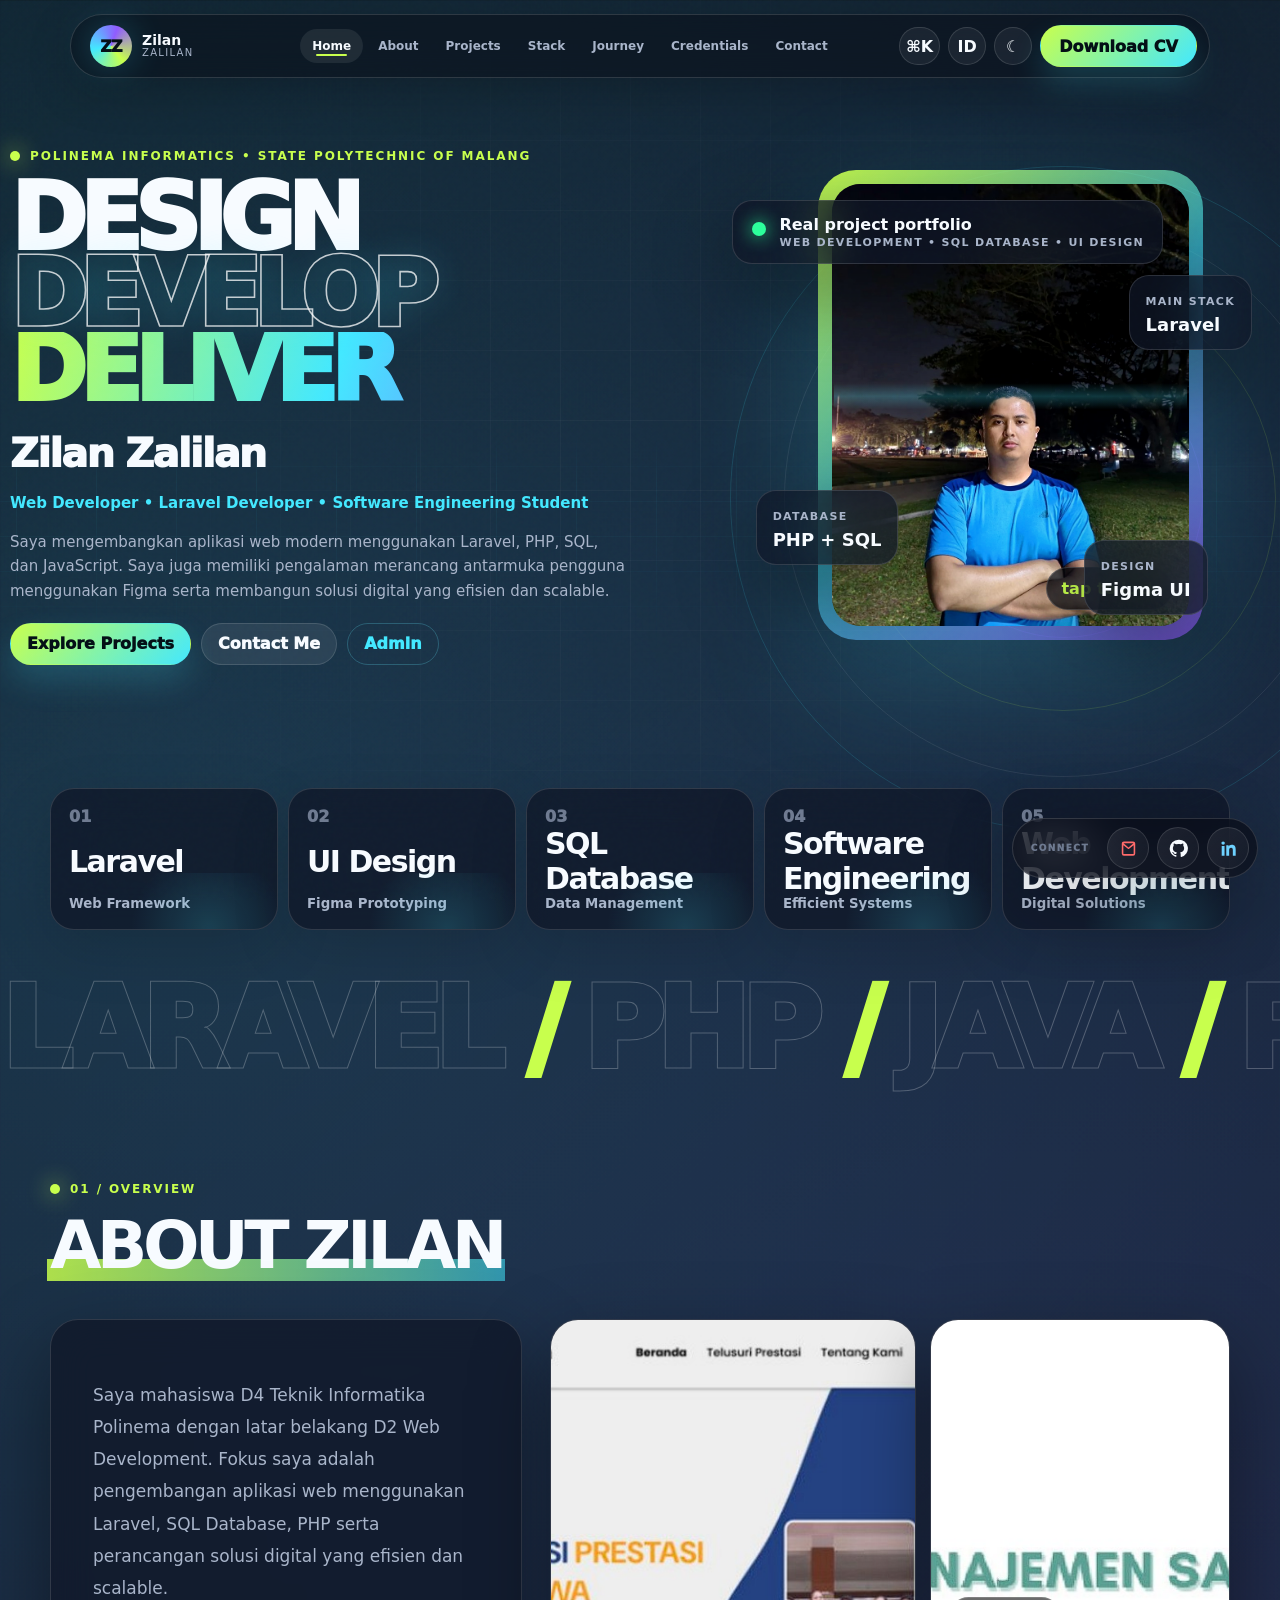
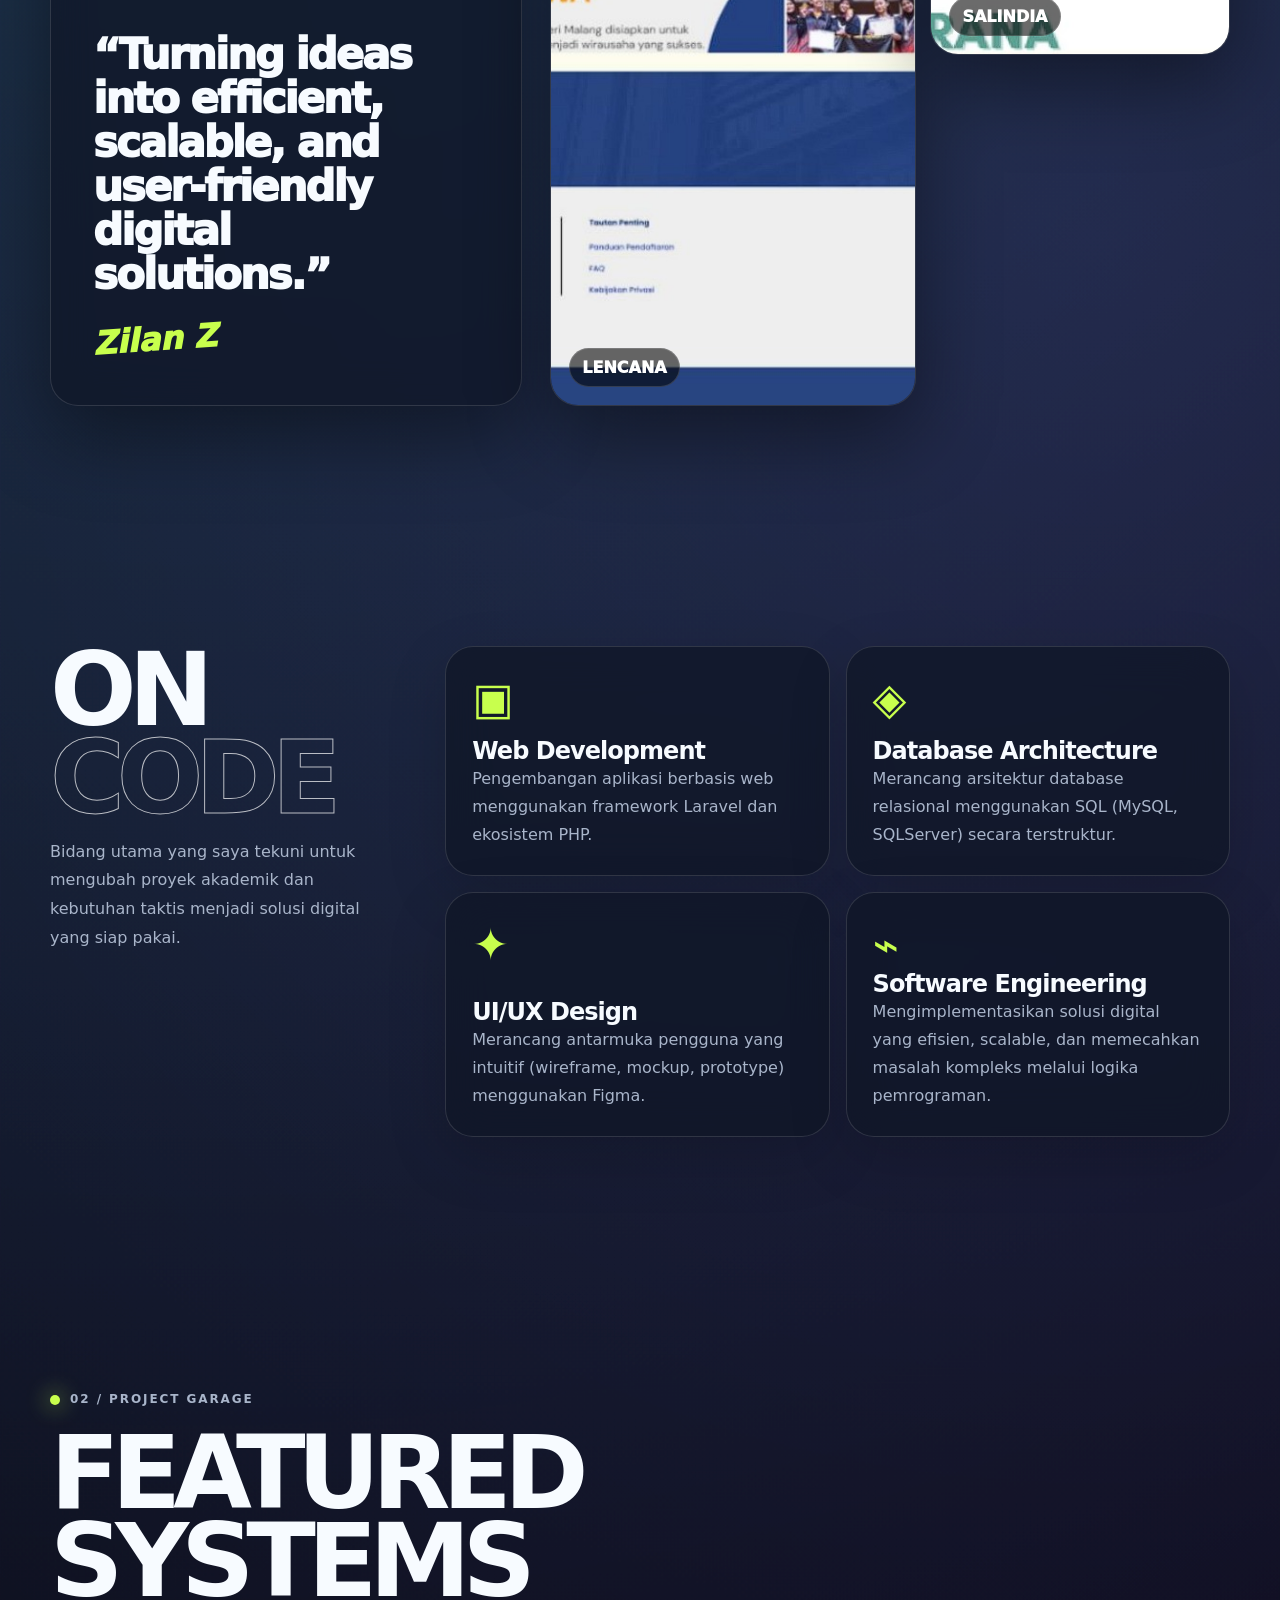
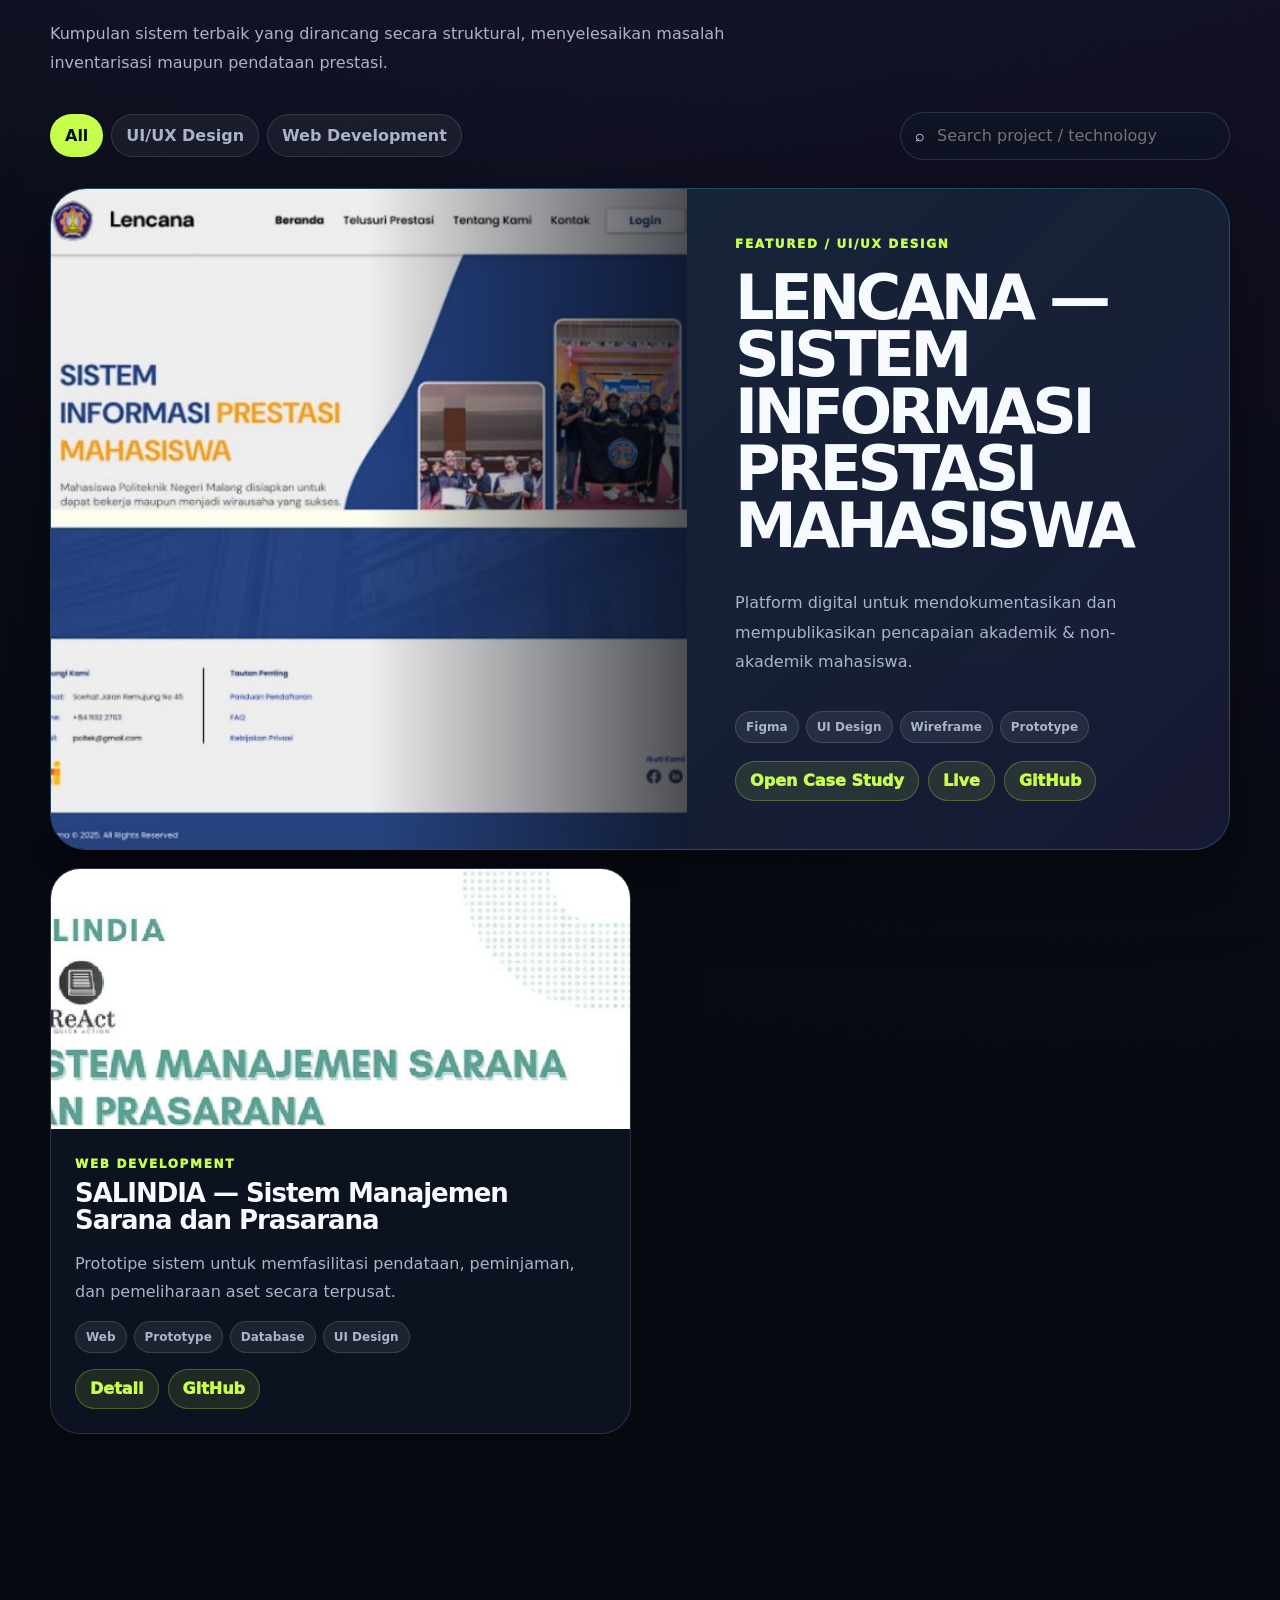
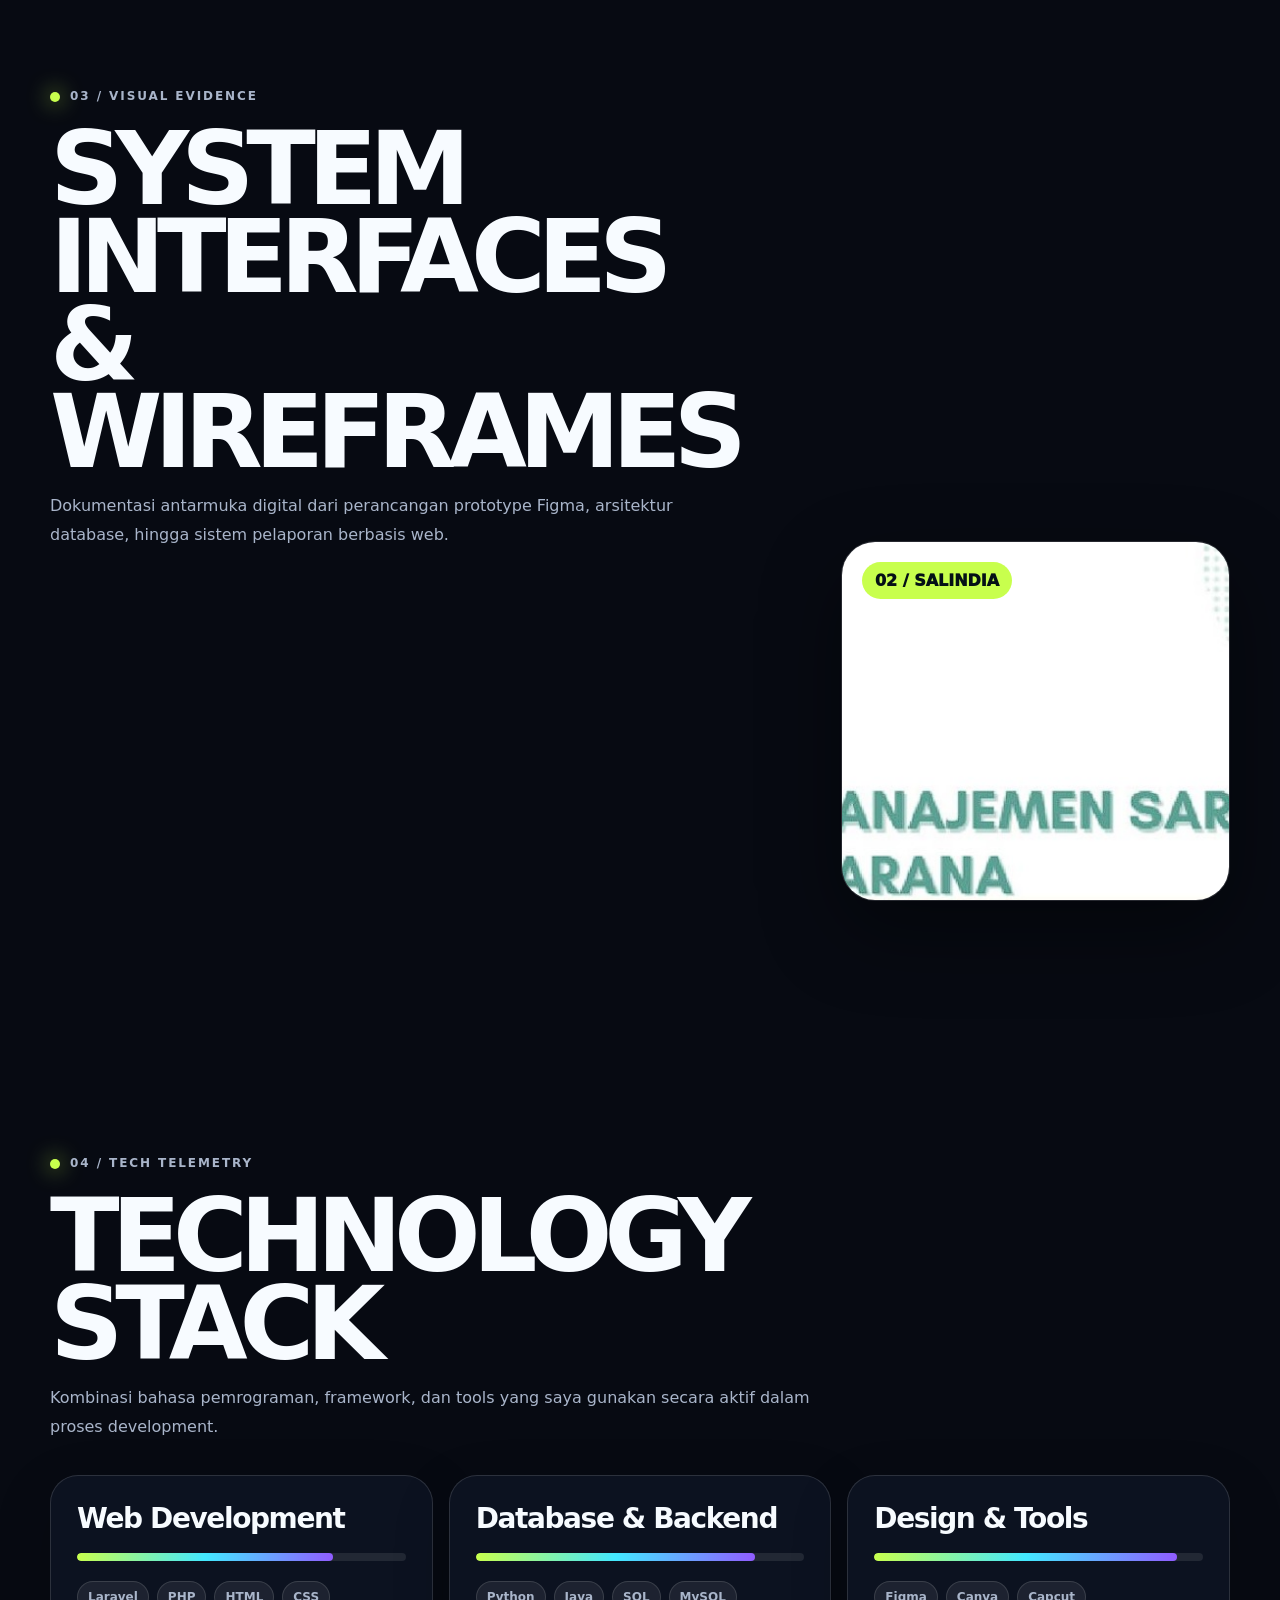
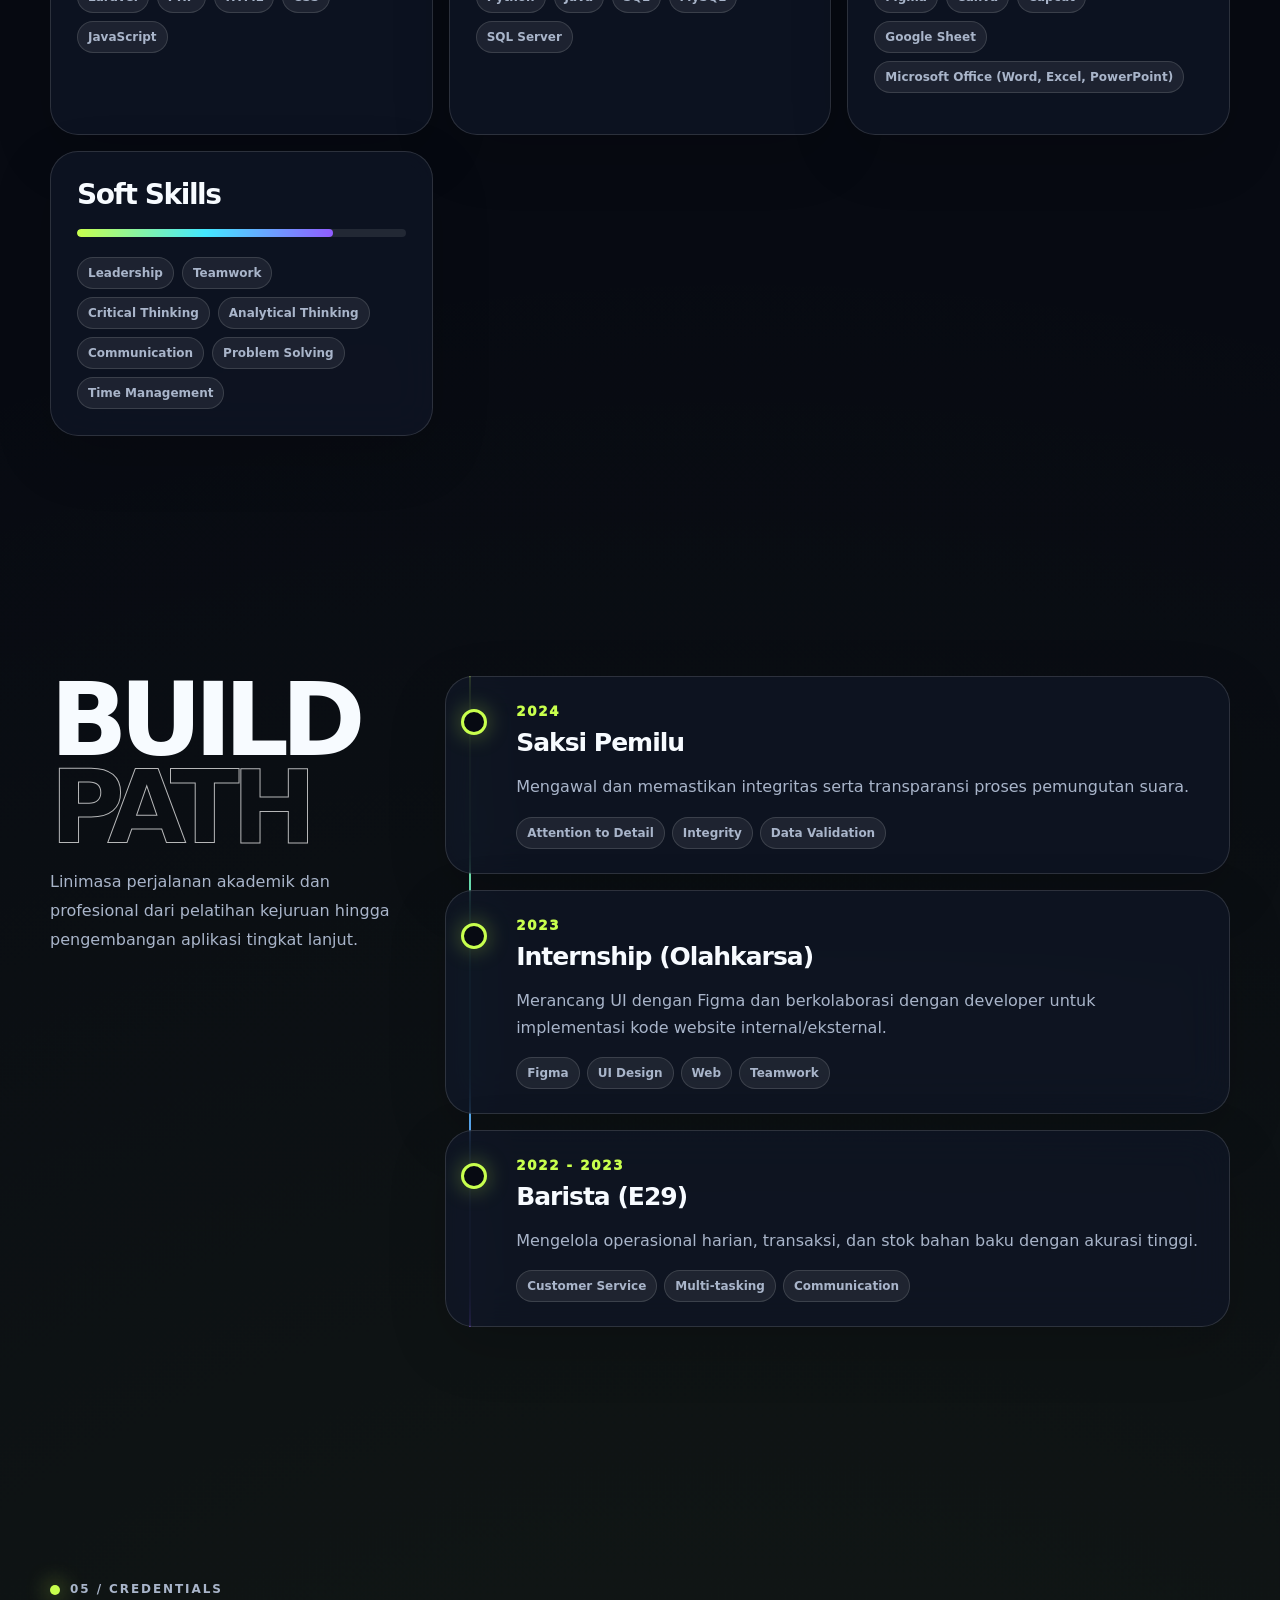
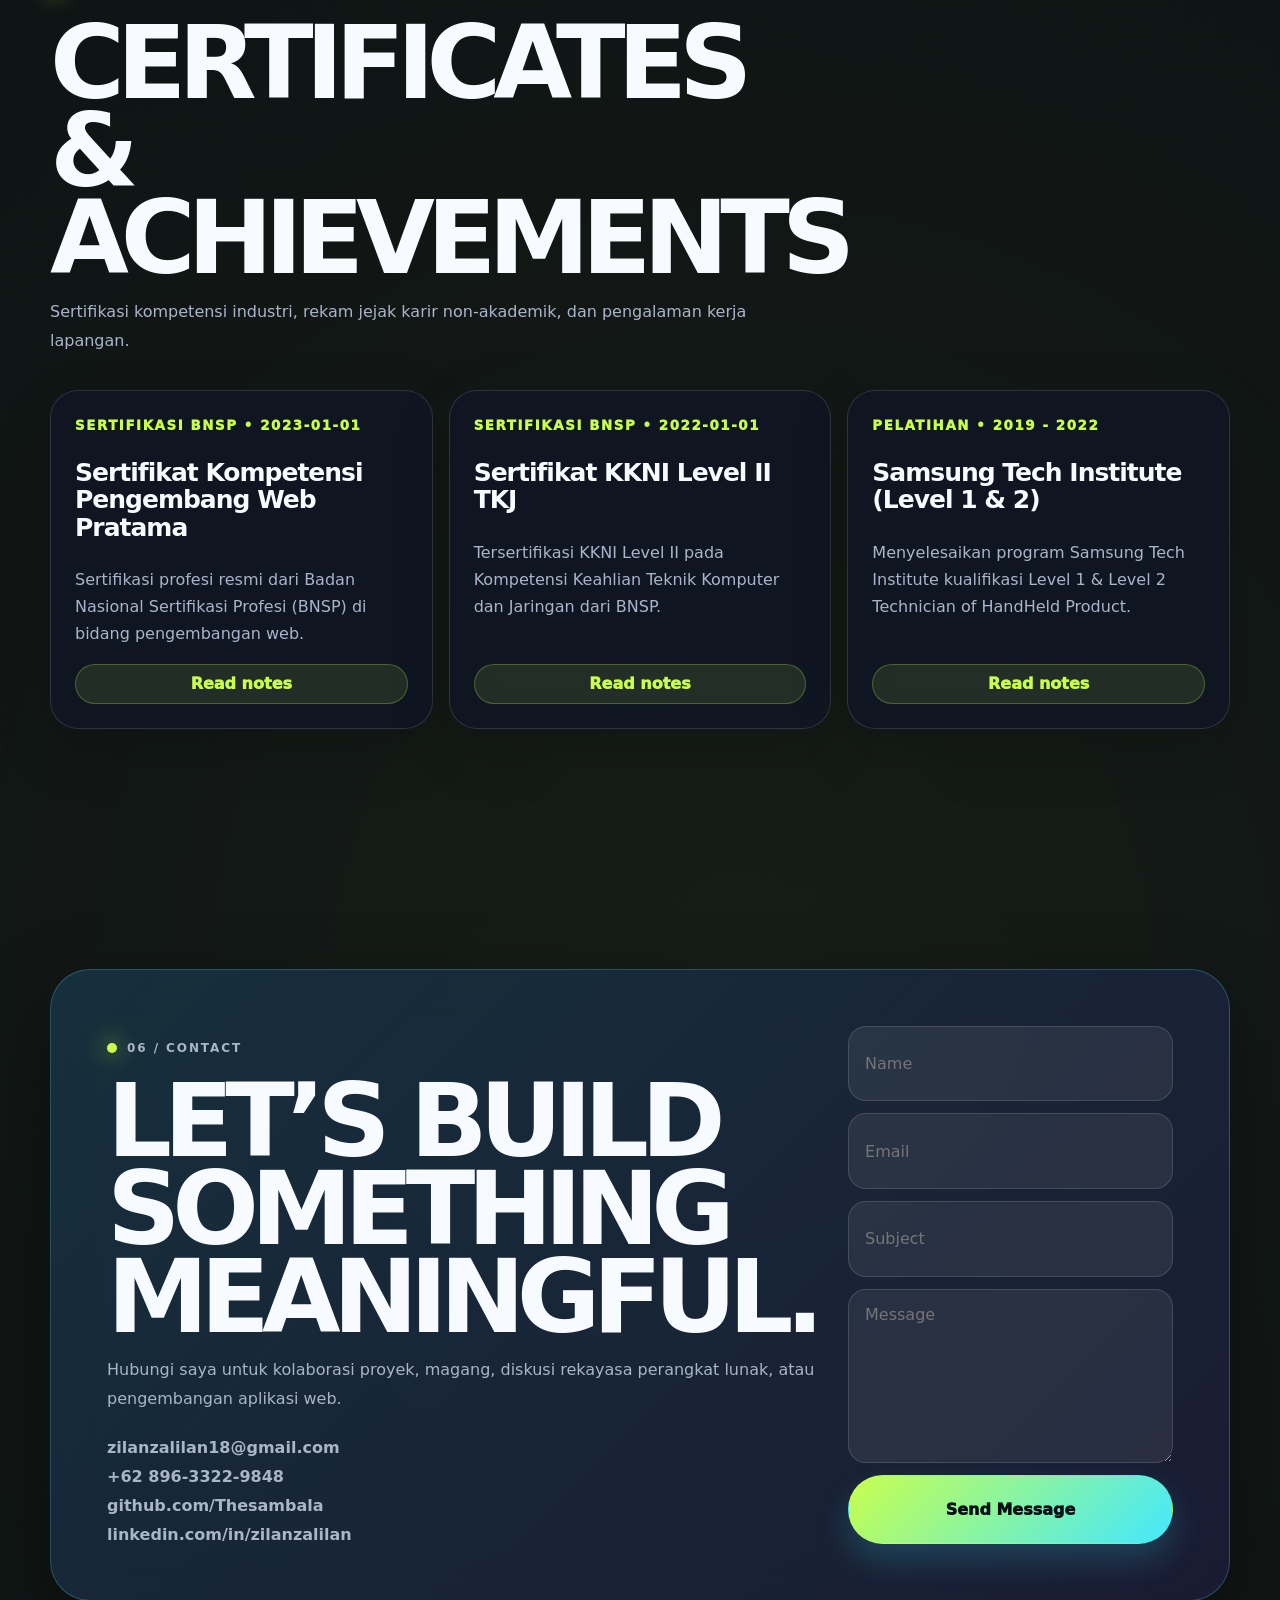
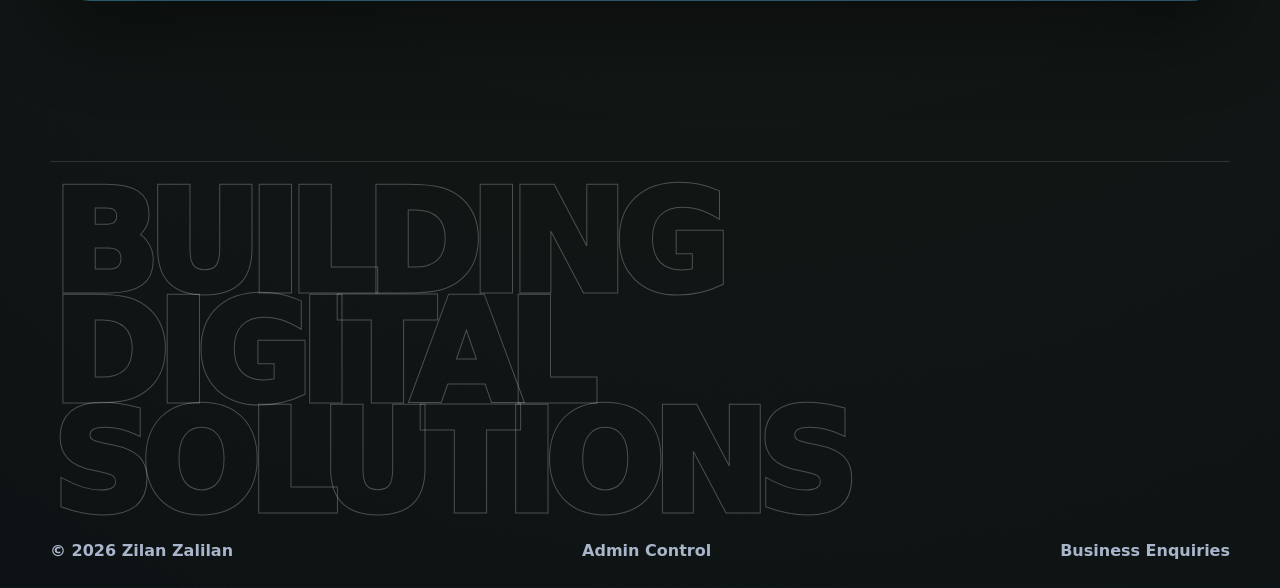
==== index.html @ 4389c333 "first commit" ====
<!doctype html>
<html lang="id" data-theme="dark">
<head>
  <meta charset="utf-8" />
  <meta name="viewport" content="width=device-width, initial-scale=1" />
  <meta name="theme-color" content="#070a12" />
  <meta name="description" content="Portfolio profesional Zilan Zalilan — D4 Teknik Informatika Politeknik Negeri Malang, Web Developer, Laravel Developer, UI Designer, Software Engineer." />
  <meta property="og:title" content="Zilan Zalilan — Professional Portfolio" />
  <meta property="og:description" content="Portfolio web development, Laravel, UI/UX Design, SQL Database, Digital Solutions, dan Software Engineering." />
  <meta property="og:image" content="assets/profile-zilan.jpg" />
  <title>Zilan Zalilan — Professional Portfolio</title>
  <link rel="icon" href="assets/profile-zilan.jpg" />
  <link rel="preload" as="image" href="assets/profile-zilan.jpg" />
  <link rel="stylesheet" href="css/styles.css" />
</head>
<body>
  <div class="noise" aria-hidden="true"></div>
  <div class="cursor" aria-hidden="true"></div>
  <div class="scroll-progress" id="scrollProgress" aria-hidden="true"></div>

  <div class="loader" id="loader" aria-label="Loading portfolio">
    <div class="loader-grid"></div>
    <div class="loader-inner">
      <span class="loader-tag">LOAD ZILAN</span>
      <strong>Preparing the grid</strong>
      <div class="loader-bar"><span></span></div>
      <small>portfolio • web development • database • digital solutions</small>
    </div>
  </div>

  <div class="toast" id="toast" role="status" aria-live="polite"></div>

  <header class="topbar" id="topbar">
    <a href="#home" class="brand" aria-label="Go to home">
      <span class="brand-mark">ZZ</span>
      <span class="brand-copy"><b>Zilan</b><small>Zalilan</small></span>
    </a>
    <nav class="nav-links" aria-label="Main navigation">
      <a href="#home" data-i18n="nav.home">Home</a>
      <a href="#about" data-i18n="nav.about">About</a>
      <a href="#projects" data-i18n="nav.projects">Projects</a>
      <a href="#stack" data-i18n="nav.stack">Stack</a>
      <a href="#journey" data-i18n="nav.journey">Journey</a>
      <a href="#blog">Credentials</a>
      <a href="#contact" data-i18n="nav.contact">Contact</a>
    </nav>
    <div class="top-actions">
      <button class="hud-btn search-trigger" id="quickSearchBtn" aria-label="Open quick search">⌘K</button>
      <button class="hud-btn" id="langBtn" aria-label="Switch language">ID</button>
      <button class="hud-btn" id="themeBtn" aria-label="Toggle theme">☾</button>
      <a class="top-cta" href="assets/CV-Zilan.pdf" target="_blank" rel="noreferrer" data-i18n="nav.cv">Download CV</a>
      <button class="menu-btn" id="menuBtn" aria-label="Open menu"><span></span><span></span><span></span></button>
    </div>
  </header>

  <aside class="floating-contact-rail" aria-label="Quick contact links">
    <span class="contact-rail-title">Connect</span>
    <a class="contact-icon gmail" href="mailto:zilanzalilan18@gmail.com" aria-label="Email Zilan">
      <svg viewBox="0 0 24 24" aria-hidden="true"><path d="M3.5 5.75A2.75 2.75 0 0 1 6.25 3h11.5a2.75 2.75 0 0 1 2.75 2.75v12.5A2.75 2.75 0 0 1 17.75 21H6.25a2.75 2.75 0 0 1-2.75-2.75V5.75Zm2.25-.25 6.25 5.1 6.25-5.1H5.75Zm12.75 2.28-5.72 4.67a1.2 1.2 0 0 1-1.56 0L5.5 7.78v10.47c0 .41.34.75.75.75h11.5c.41 0 .75-.34.75-.75V7.78Z"/></svg>
      <span>Gmail</span>
    </a>
    <a class="contact-icon github" href="https://github.com/Thesambala" target="_blank" rel="noreferrer" aria-label="Open GitHub profile">
      <svg viewBox="0 0 24 24" aria-hidden="true"><path d="M12 .9A11.1 11.1 0 0 0 .9 12c0 4.9 3.18 9.05 7.6 10.52.56.1.76-.24.76-.54v-1.9c-3.1.67-3.75-1.32-3.75-1.32-.5-1.28-1.23-1.62-1.23-1.62-1-.69.08-.68.08-.68 1.11.08 1.7 1.14 1.7 1.14.99 1.69 2.6 1.2 3.23.92.1-.72.39-1.2.7-1.48-2.47-.28-5.08-1.24-5.08-5.52 0-1.22.44-2.22 1.15-3-.12-.28-.5-1.42.1-2.96 0 0 .94-.3 3.06 1.15A10.6 10.6 0 0 1 12 6.34c.95 0 1.9.13 2.79.37 2.12-1.45 3.05-1.15 3.05-1.15.6 1.54.22 2.68.1 2.96.72.78 1.15 1.78 1.15 3 0 4.29-2.61 5.23-5.1 5.51.4.35.76 1.03.76 2.08v3.08c0 .3.2.65.77.54A11.1 11.1 0 0 0 12 .9Z"/></svg>
      <span>GitHub</span>
    </a>
    <a class="contact-icon linkedin" href="https://linkedin.com/in/zilanzalilan" target="_blank" rel="noreferrer" aria-label="Open LinkedIn profile">
      <svg viewBox="0 0 24 24" aria-hidden="true"><path d="M5.2 7.4a2.2 2.2 0 1 1 0-4.4 2.2 2.2 0 0 1 0 4.4ZM3.4 21h3.6V8.8H3.4V21Zm5.8 0h3.6v-6.6c0-1.75.32-3.45 2.5-3.45 2.15 0 2.18 2.01 2.18 3.56V21h3.6v-7.32c0-3.59-.77-6.35-4.97-6.35-2.02 0-3.37 1.1-3.92 2.15h-.05v-1.7H9.2V21Z"/></svg>
      <span>LinkedIn</span>
    </a>
  </aside>

  <aside class="mobile-drawer" id="mobileDrawer" aria-label="Mobile menu">
    <a href="#home" data-i18n="nav.home">Home</a>
    <a href="#about" data-i18n="nav.about">About</a>
    <a href="#projects" data-i18n="nav.projects">Projects</a>
    <a href="#stack" data-i18n="nav.stack">Stack</a>
    <a href="#journey" data-i18n="nav.journey">Journey</a>
    <a href="#blog">Credentials</a>
    <a href="#contact" data-i18n="nav.contact">Contact</a>
    <a href="#admin-login">Admin</a>
  </aside>

  <main id="publicApp">
    <section id="home" class="hero section-shell">
      <div class="grid-floor" aria-hidden="true"></div>
      <div class="hero-track" aria-hidden="true"><span></span><span></span><span></span></div>
      <div class="hero-copy reveal">
        <p class="kicker"><span></span><b data-i18n="hero.kicker">Polinema Informatics • State Polytechnic of Malang</b></p>
        <h1>
          <span>Design</span>
          <span>Develop</span>
          <span>Deliver</span>
        </h1>
        <p class="hero-name">Zilan Zalilan</p>
        <p class="hero-role">Web Developer • Laravel Developer • Software Engineering Student</p>
        <p class="hero-desc">Saya mengembangkan aplikasi web modern menggunakan Laravel, PHP, SQL, dan JavaScript. Saya juga memiliki pengalaman merancang antarmuka pengguna menggunakan Figma serta membangun solusi digital yang efisien dan scalable.</p>
        <div class="hero-actions">
          <a href="#projects" class="btn-primary magnet" data-i18n="hero.projects">Explore Projects</a>
          <a href="#contact" class="btn-ghost magnet" data-i18n="hero.contact">Contact Me</a>
          <a href="#admin-login" class="btn-line magnet">Admin</a>
        </div>
      </div>

      <div class="hero-stage reveal delay-1" data-tilt>
        <div class="stage-status">
          <span class="live-dot"></span>
          <strong>Real project portfolio</strong>
          <small>Web Development • SQL Database • UI Design</small>
        </div>
        <div class="profile-frame" id="profileLock">
          <img src="assets/profile-zilan.jpg" alt="Foto profil Zilan Zalilan" />
          <div class="profile-scan"></div>
          <button class="lock-chip" id="lockHero">tap to lock</button>
        </div>
        <div class="floating-stat stat-one"><small>main stack</small><b>Laravel</b></div>
        <div class="floating-stat stat-two"><small>database</small><b>PHP + SQL</b></div>
        <div class="floating-stat stat-three"><small>design</small><b>Figma UI</b></div>
      </div>

      <div class="side-social contact-pills reveal delay-2" aria-label="Hero contact links">
        <a href="mailto:zilanzalilan18@gmail.com"><span>✉</span> Gmail</a>
        <a href="https://github.com/Thesambala" target="_blank" rel="noreferrer"><span>⌘</span> GitHub</a>
        <a href="https://linkedin.com/in/zilanzalilan" target="_blank" rel="noreferrer"><span>in</span> LinkedIn</a>
      </div>
    </section>

    <section class="velocity-strip reveal" aria-label="Portfolio summary">
      <div class="strip-card"><span>01</span><b>Laravel</b><small>Web Framework</small></div>
      <div class="strip-card"><span>02</span><b>UI Design</b><small>Figma Prototyping</small></div>
      <div class="strip-card"><span>03</span><b>SQL Database</b><small>Data Management</small></div>
      <div class="strip-card"><span>04</span><b>Software Engineering</b><small>Efficient Systems</small></div>
      <div class="strip-card"><span>05</span><b>Web Development</b><small>Digital Solutions</small></div>
    </section>

    <section class="marquee" aria-hidden="true">
      <div>
        <span>Laravel</span><span>PHP</span><span>Java</span><span>Python</span><span>HTML</span><span>CSS</span><span>JavaScript</span><span>SQL</span><span>MySQL</span><span>SQL Server</span><span>Figma</span><span>Google Sheet</span><span>Microsoft Office</span><span>Canva</span><span>CapCut</span>
      </div>
      <div>
        <span>Laravel</span><span>PHP</span><span>Java</span><span>Python</span><span>HTML</span><span>CSS</span><span>JavaScript</span><span>SQL</span><span>MySQL</span><span>SQL Server</span><span>Figma</span><span>Google Sheet</span><span>Microsoft Office</span><span>Canva</span><span>CapCut</span>
      </div>
    </section>

    <section id="about" class="message-section section-shell">
      <div class="section-pin reveal">
        <p class="kicker"><span></span><b>01 / OVERVIEW</b></p>
        <h2><span class="marker-swipe">About Zilan</span></h2>
      </div>
      <div class="message-grid">
        <div class="message-copy reveal">
          <p>Saya mahasiswa D4 Teknik Informatika Polinema dengan latar belakang D2 Web Development. Fokus saya adalah pengembangan aplikasi web menggunakan Laravel, SQL Database, PHP serta perancangan solusi digital yang efisien dan scalable.</p>
          <blockquote>“Turning ideas into efficient, scalable, and user-friendly digital solutions.”</blockquote>
          <div class="signature">Zilan Z</div>
        </div>
        <div class="mosaic reveal delay-1">
          <article><img src="assets/project-lencana.png" alt="LENCANA screenshot"><span>LENCANA</span></article>
          <article><img src="assets/project-salindia.png" alt="SALINDIA screenshot"><span>SALINDIA</span></article>
        </div>
      </div>
    </section>

    <section class="focus-section section-shell">
      <div class="split-title reveal">
        <h2><span>ON</span><span>CODE</span></h2>
        <p>Bidang utama yang saya tekuni untuk mengubah proyek akademik dan kebutuhan taktis menjadi solusi digital yang siap pakai.</p>
      </div>
      <div class="focus-grid" id="focusGrid"></div>
    </section>

    <section id="projects" class="projects-section section-shell">
      <div class="section-heading reveal">
        <p class="kicker"><span></span><b>02 / PROJECT GARAGE</b></p>
        <h2>Featured Systems</h2>
        <p>Kumpulan sistem terbaik yang dirancang secara struktural, menyelesaikan masalah inventarisasi maupun pendataan prestasi.</p>
      </div>

      <div class="project-control reveal">
        <div class="filter-tabs" id="filterTabs"></div>
        <label class="search-box"><span>⌕</span><input id="projectSearch" type="search" placeholder="Search project / technology" /></label>
      </div>

      <div class="featured-system reveal" id="featuredSystem"></div>
      <div class="project-grid" id="projectGrid">
        </div>
    </section>

    <section class="hall-section section-shell">
      <div class="hall-copy reveal">
        <p class="kicker"><span></span><b>03 / VISUAL EVIDENCE</b></p>
        <h2>System Interfaces & Wireframes</h2>
        <p>Dokumentasi antarmuka digital dari perancangan prototype Figma, arsitektur database, hingga sistem pelaporan berbasis web.</p>
      </div>
      <div class="hall-rail reveal delay-1" id="hallRail"></div>
    </section>

    <section id="stack" class="stack-section section-shell">
      <div class="section-heading reveal">
        <p class="kicker"><span></span><b>04 / TECH TELEMETRY</b></p>
        <h2>Technology Stack</h2>
        <p>Kombinasi bahasa pemrograman, framework, dan tools yang saya gunakan secara aktif dalam proses development.</p>
      </div>
      <div class="stack-grid" id="stackGrid"></div>
    </section>

    <section id="journey" class="journey-section section-shell">
      <div class="split-title reveal">
        <h2><span>BUILD</span><span>PATH</span></h2>
        <p>Linimasa perjalanan akademik dan profesional dari pelatihan kejuruan hingga pengembangan aplikasi tingkat lanjut.</p>
      </div>
      <div class="journey-road" id="journeyRoad">
        </div>
    </section>

    <section id="blog" class="blog-section section-shell">
      <div class="section-heading reveal">
        <p class="kicker"><span></span><b>05 / CREDENTIALS</b></p>
        <h2>Certificates & Achievements</h2>
        <p>Sertifikasi kompetensi industri, rekam jejak karir non-akademik, dan pengalaman kerja lapangan.</p>
      </div>
      <div class="blog-grid" id="blogGrid"></div>
    </section>

    <section id="contact" class="contact-section section-shell">
      <div class="contact-panel reveal">
        <div>
          <p class="kicker"><span></span><b>06 / CONTACT</b></p>
          <h2>Let’s build something meaningful.</h2>
          <p>Hubungi saya untuk kolaborasi proyek, magang, diskusi rekayasa perangkat lunak, atau pengembangan aplikasi web.</p>
          <div class="contact-links">
            <a href="mailto:zilanzalilan18@gmail.com">zilanzalilan18@gmail.com</a>
            <a href="tel:+6289633229848">+62 896-3322-9848</a>
            <a href="https://github.com/Thesambala" target="_blank" rel="noreferrer">github.com/Thesambala</a>
            <a href="https://linkedin.com/in/zilanzalilan" target="_blank" rel="noreferrer">linkedin.com/in/zilanzalilan</a>
          </div>
        </div>
        <form id="contactForm" class="contact-form">
          <input name="name" type="text" placeholder="Name" required />
          <input name="email" type="email" placeholder="Email" required />
          <input name="subject" type="text" placeholder="Subject" required />
          <textarea name="message" placeholder="Message" required></textarea>
          <button class="btn-primary" type="submit">Send Message</button>
        </form>
      </div>
    </section>
  </main>

  <section id="adminApp" class="admin-app" hidden>
    <div class="admin-login" id="adminLogin">
      <a href="#home" class="admin-back">← Back to portfolio</a>
      <form id="loginForm" class="login-card">
        <span class="brand-mark">ZZ</span>
        <h1>Admin Control Room</h1>
        <p>Kelola isi portfolio, project, skill, setting website Zilan.</p>
        <label>Email<input name="email" type="email" value="admin@zilan.dev" required></label>
        <label>Password<input name="password" type="password" value="zilan123" required></label>
        <button class="btn-primary" type="submit">Login Admin</button>
        <small>Control Panel: admin@zilan.dev</small>
      </form>
    </div>

    <div class="admin-dashboard" id="adminDashboard" hidden>
      <aside class="admin-sidebar">
        <div class="admin-brand"><span class="brand-mark">ZZ</span><b>Admin</b></div>
        <button data-admin-tab="overview" class="active">Overview</button>
        <button data-admin-tab="profile">Profile</button>
        <button data-admin-tab="projects">Projects</button>
        <button data-admin-tab="education">Education</button>
        <button data-admin-tab="skills">Skills</button>
        <button data-admin-tab="experience">Experience</button>
        <button data-admin-tab="blog">Credentials</button>
        <button data-admin-tab="messages">Messages</button>
        <button data-admin-tab="settings">Settings</button>
        <button id="logoutBtn" class="danger-btn">Logout</button>
      </aside>
      <div class="admin-main">
        <header class="admin-top">
          <div><small>Zilan Portfolio CMS</small><h2 id="adminTitle">Overview</h2></div>
          <div class="admin-actions"><button class="hud-btn" id="adminThemeBtn">☾</button><a class="top-cta" href="#home">Public Site</a></div>
        </header>
        <div id="adminContent" class="admin-content"></div>
      </div>
    </div>
  </section>

  <div class="modal" id="projectModal" hidden>
    <div class="modal-backdrop" data-close-modal></div>
    <article class="case-modal" role="dialog" aria-modal="true" aria-label="Project detail">
      <button class="modal-close" data-close-modal>×</button>
      <div id="modalContent"></div>
    </article>
  </div>

  <div class="quick-search" id="quickSearch" hidden>
    <div class="quick-backdrop" data-close-search></div>
    <div class="quick-panel">
      <input id="quickInput" type="search" placeholder="Search projects, skills, pages..." />
      <div id="quickResults"></div>
    </div>
  </div>

  <div class="modal" id="adminModal" hidden>
    <div class="modal-backdrop" data-close-admin></div>
    <form id="adminEditForm" class="admin-edit-modal" role="dialog" aria-modal="true">
      <button type="button" class="modal-close" data-close-admin>×</button>
      <h2 id="editModalTitle">Edit Field</h2>
      <div id="editModalFields"></div>
      <button class="btn-primary" type="submit">Save Changes</button>
    </form>
  </div>

  <footer class="footer">
    <div class="footer-big">BUILDING DIGITAL SOLUTIONS</div>
    <div class="footer-row">
      <span>© <span id="year"></span> Zilan Zalilan</span>
      <a href="#admin-login">Admin Control</a>
      <a href="mailto:zilanzalilan18@gmail.com">Business Enquiries</a>
    </div>
  </footer>

  <script src="js/data.js"></script>
  <script src="js/app.js"></script>
</body>
</html>
---- css/styles.css ----
:root {
  color-scheme: dark;
  --bg: #070a12;
  --bg-2: #0c1020;
  --panel: rgba(16, 22, 38, .74);
  --panel-strong: rgba(18, 24, 42, .95);
  --line: rgba(255,255,255,.13);
  --line-2: rgba(102, 232, 255, .24);
  --text: #f7fbff;
  --muted: #a9b5ca;
  --dim: #6f7b91;
  --cyan: #43e8ff;
  --lime: #c8ff4d;
  --violet: #905cff;
  --orange: #ff7a1c;
  --pink: #ff4da6;
  --green: #2cff9b;
  --danger: #ff4a5f;
  --shadow: 0 30px 80px rgba(0,0,0,.42);
  --radius: 28px;
  --font: Inter, ui-sans-serif, system-ui, -apple-system, BlinkMacSystemFont, "Segoe UI", sans-serif;
}

html[data-theme="light"] {
  color-scheme: light;
  --bg: #f4f7fb;
  --bg-2: #eaf0f8;
  --panel: rgba(255,255,255,.78);
  --panel-strong: rgba(255,255,255,.96);
  --line: rgba(13, 22, 38, .12);
  --line-2: rgba(12, 110, 180, .18);
  --text: #07111f;
  --muted: #49556a;
  --dim: #6b7280;
  --shadow: 0 26px 70px rgba(30,48,90,.16);
}

* { box-sizing: border-box; }
html { scroll-behavior: smooth; }
body {
  margin: 0;
  min-height: 100vh;
  background:
    radial-gradient(circle at 15% 8%, rgba(67,232,255,.18), transparent 28%),
    radial-gradient(circle at 85% 18%, rgba(144,92,255,.18), transparent 29%),
    radial-gradient(circle at 58% 88%, rgba(200,255,77,.08), transparent 26%),
    var(--bg);
  color: var(--text);
  font-family: var(--font);
  overflow-x: hidden;
}
body.modal-open { overflow: hidden; }
body::before {
  content: "";
  position: fixed;
  inset: 0;
  pointer-events: none;
  background-image: linear-gradient(rgba(255,255,255,.035) 1px, transparent 1px), linear-gradient(90deg, rgba(255,255,255,.035) 1px, transparent 1px);
  background-size: 70px 70px;
  mask-image: radial-gradient(circle at center, black 0%, transparent 75%);
  z-index: -3;
}
a { color: inherit; text-decoration: none; }
button, input, textarea { font: inherit; color: inherit; }
img { max-width: 100%; display: block; }
::selection { background: var(--lime); color: #06100a; }

.noise {
  position: fixed;
  inset: 0;
  opacity: .065;
  pointer-events: none;
  z-index: 80;
  mix-blend-mode: soft-light;
  background-image: url("data:image/svg+xml,%3Csvg viewBox='0 0 200 200' xmlns='http://www.w3.org/2000/svg'%3E%3Cfilter id='n'%3E%3CfeTurbulence type='fractalNoise' baseFrequency='.9' numOctaves='4' stitchTiles='stitch'/%3E%3C/filter%3E%3Crect width='100%25' height='100%25' filter='url(%23n)' opacity='.65'/%3E%3C/svg%3E");
}
.cursor {
  width: 18px;
  height: 18px;
  border: 1px solid var(--cyan);
  border-radius: 999px;
  position: fixed;
  left: -60px;
  top: -60px;
  z-index: 99;
  pointer-events: none;
  transform: translate(-50%, -50%);
  transition: width .18s, height .18s, opacity .18s;
  box-shadow: 0 0 22px rgba(67,232,255,.32);
}
.scroll-progress {
  position: fixed;
  inset: 0 auto auto 0;
  height: 3px;
  width: 0;
  background: linear-gradient(90deg, var(--lime), var(--cyan), var(--violet));
  z-index: 100;
}

.loader {
  position: fixed;
  inset: 0;
  z-index: 120;
  display: grid;
  place-items: center;
  background: #060810;
  transition: opacity .55s ease, visibility .55s ease;
}
.loader.hide { opacity: 0; visibility: hidden; }
.loader-grid {
  position: absolute;
  inset: 0;
  background-image: linear-gradient(rgba(67,232,255,.08) 1px, transparent 1px), linear-gradient(90deg, rgba(67,232,255,.08) 1px, transparent 1px);
  background-size: 58px 58px;
  animation: gridMove 1.2s linear infinite;
  opacity: .55;
}
@keyframes gridMove { to { transform: translateY(58px); } }
.loader-inner {
  width: min(430px, calc(100vw - 40px));
  padding: 34px;
  border: 1px solid rgba(255,255,255,.16);
  border-radius: 30px;
  background: rgba(15,20,35,.84);
  box-shadow: var(--shadow);
  backdrop-filter: blur(22px);
  position: relative;
  overflow: hidden;
}
.loader-inner::after {
  content: "";
  position: absolute;
  inset: 0;
  background: linear-gradient(120deg, transparent, rgba(255,255,255,.13), transparent);
  transform: translateX(-130%);
  animation: shine 1.7s infinite;
}
.loader-tag, .kicker {
  display: inline-flex;
  gap: 10px;
  align-items: center;
  color: var(--lime);
  letter-spacing: .16em;
  text-transform: uppercase;
  font-size: 12px;
  font-weight: 900;
}
.loader-inner strong { display: block; font-size: clamp(30px, 6vw, 52px); line-height: .9; text-transform: uppercase; letter-spacing: -.06em; margin: 18px 0; }
.loader-inner small { color: var(--muted); text-transform: uppercase; letter-spacing: .12em; }
.loader-bar { height: 10px; border-radius: 999px; background: rgba(255,255,255,.1); overflow: hidden; margin: 18px 0 14px; }
.loader-bar span { display: block; height: 100%; width: 55%; border-radius: inherit; background: linear-gradient(90deg, var(--lime), var(--cyan), var(--violet)); animation: loaderPulse 1.2s ease-in-out infinite; }
@keyframes loaderPulse { 0% { transform: translateX(-100%); } 100% { transform: translateX(200%); } }
@keyframes shine { 100% { transform: translateX(130%); } }

.toast {
  position: fixed;
  right: 22px;
  bottom: 22px;
  z-index: 110;
  padding: 15px 18px;
  border-radius: 18px;
  background: var(--panel-strong);
  border: 1px solid var(--line);
  box-shadow: var(--shadow);
  opacity: 0;
  transform: translateY(18px);
  transition: .25s ease;
  pointer-events: none;
}
.toast.show { opacity: 1; transform: translateY(0); }

.topbar {
  position: fixed;
  top: 18px;
  left: 50%;
  transform: translateX(-50%);
  width: min(1180px, calc(100vw - 26px));
  height: 70px;
  padding: 0 14px;
  display: flex;
  align-items: center;
  justify-content: space-between;
  border: 1px solid rgba(255,255,255,.14);
  border-radius: 999px;
  background: rgba(8,12,22,.52);
  backdrop-filter: blur(24px);
  z-index: 90;
  box-shadow: 0 12px 45px rgba(0,0,0,.22);
  transition: .25s ease;
}
html[data-theme="light"] .topbar { background: rgba(255,255,255,.7); }
.topbar.scrolled { height: 62px; background: rgba(8,12,22,.78); border-color: rgba(67,232,255,.24); }
html[data-theme="light"] .topbar.scrolled { background: rgba(255,255,255,.9); }
.brand { display: inline-flex; align-items: center; gap: 12px; padding: 7px; min-width: 170px; }
.brand-mark {
  display: grid;
  place-items: center;
  width: 46px;
  height: 46px;
  border-radius: 50%;
  font-weight: 1000;
  letter-spacing: -.06em;
  color: #051018;
  background: conic-gradient(from 140deg, var(--lime), var(--cyan), var(--violet), var(--lime));
  box-shadow: 0 0 35px rgba(67,232,255,.24);
}
.brand-copy { display: grid; line-height: 1.05; }
.brand-copy b { font-size: 15px; }
.brand-copy small { color: var(--muted); font-size: 11px; text-transform: uppercase; letter-spacing: .12em; }
.nav-links { display: flex; align-items: center; gap: 3px; }
.nav-links a {
  position: relative;
  padding: 11px 14px;
  border-radius: 999px;
  color: var(--muted);
  font-weight: 800;
  font-size: 13px;
  transition: .2s;
}
.nav-links a:hover, .nav-links a.active { color: var(--text); background: rgba(255,255,255,.08); }
.nav-links a.active::after {
  content: "";
  position: absolute;
  left: 16px;
  right: 16px;
  bottom: 7px;
  height: 2px;
  border-radius: 99px;
  background: var(--lime);
}
.top-actions { display: flex; align-items: center; gap: 8px; }
.hud-btn, .menu-btn {
  border: 1px solid var(--line);
  background: rgba(255,255,255,.06);
  height: 42px;
  min-width: 42px;
  border-radius: 999px;
  cursor: pointer;
  display: inline-grid;
  place-items: center;
  transition: .2s ease;
  font-weight: 900;
}
.hud-btn:hover, .menu-btn:hover { transform: translateY(-2px); border-color: var(--cyan); box-shadow: 0 0 22px rgba(67,232,255,.15); }
.top-cta, .btn-primary, .btn-ghost, .btn-line, .primary-link, .admin-back {
  display: inline-flex;
  align-items: center;
  justify-content: center;
  gap: 9px;
  min-height: 44px;
  padding: 0 18px;
  border-radius: 999px;
  font-weight: 1000;
  border: 1px solid transparent;
  cursor: pointer;
  transition: transform .18s ease, box-shadow .18s ease, border-color .18s ease;
}
.top-cta, .btn-primary {
  color: #041016;
  background: linear-gradient(135deg, var(--lime), var(--cyan));
  box-shadow: 0 16px 32px rgba(67,232,255,.18);
}
.btn-ghost { color: var(--text); background: rgba(255,255,255,.08); border-color: var(--line); }
.btn-line { color: var(--cyan); background: transparent; border-color: var(--line-2); }
.top-cta:hover, .btn-primary:hover, .btn-ghost:hover, .btn-line:hover, .primary-link:hover { transform: translateY(-3px); box-shadow: 0 18px 36px rgba(67,232,255,.2); }
.menu-btn { display: none; width: 44px; }
.menu-btn span { width: 18px; height: 2px; background: currentColor; border-radius: 99px; display: block; margin: 2px 0; }
.mobile-drawer {
  display: none;
  position: fixed;
  top: 96px;
  left: 16px;
  right: 16px;
  z-index: 89;
  padding: 18px;
  border: 1px solid var(--line);
  border-radius: 28px;
  background: var(--panel-strong);
  backdrop-filter: blur(20px);
  box-shadow: var(--shadow);
}
.mobile-drawer.show { display: grid; }
.mobile-drawer a { padding: 15px; border-radius: 16px; font-weight: 900; color: var(--muted); }
.mobile-drawer a:hover { background: rgba(255,255,255,.08); color: var(--text); }

.section-shell {
  width: min(1180px, calc(100vw - 32px));
  margin: 0 auto;
  padding: 120px 0;
  position: relative;
}
.hero {
  min-height: 100vh;
  width: min(1440px, calc(100vw - 20px));
  display: grid;
  grid-template-columns: minmax(0, 1.05fr) minmax(340px, .8fr);
  align-items: center;
  gap: 54px;
  padding-top: 145px;
}
.grid-floor {
  position: absolute;
  inset: 52% -12vw -22% -12vw;
  perspective: 800px;
  background-image: linear-gradient(rgba(67,232,255,.2) 1px, transparent 1px), linear-gradient(90deg, rgba(67,232,255,.17) 1px, transparent 1px);
  background-size: 80px 80px;
  transform: rotateX(64deg);
  transform-origin: top;
  opacity: .28;
  mask-image: linear-gradient(transparent, black 22%, transparent 90%);
  pointer-events: none;
}
.hero-track {
  position: absolute;
  top: 20%;
  right: -10%;
  width: 52vw;
  height: 52vw;
  border-radius: 50%;
  border: 1px solid rgba(67,232,255,.14);
  pointer-events: none;
  animation: slowSpin 32s linear infinite;
}
.hero-track span { position: absolute; inset: 8%; border: 1px solid rgba(255,255,255,.08); border-radius: inherit; }
.hero-track span:nth-child(2) { inset: 18%; border-color: rgba(200,255,77,.12); }
.hero-track span:nth-child(3) { inset: 29%; border-color: rgba(144,92,255,.16); }
@keyframes slowSpin { to { transform: rotate(360deg); } }
.kicker span {
  width: 10px;
  height: 10px;
  border-radius: 50%;
  background: var(--lime);
  box-shadow: 0 0 22px var(--lime);
}
.hero-copy h1 {
  margin: 0;
  font-size: clamp(74px, 12vw, 185px);
  line-height: .75;
  letter-spacing: -.11em;
  text-transform: uppercase;
  font-weight: 1000;
}
.hero-copy h1 span { display: block; }
.hero-copy h1 span:nth-child(1) { color: var(--text); }
.hero-copy h1 span:nth-child(2) {
  color: transparent;
  -webkit-text-stroke: 1.6px rgba(255,255,255,.75);
  text-shadow: 0 0 34px rgba(67,232,255,.14);
}
html[data-theme="light"] .hero-copy h1 span:nth-child(2) { -webkit-text-stroke-color: rgba(7,17,31,.72); }
.hero-copy h1 span:nth-child(3) {
  background: linear-gradient(110deg, var(--lime), var(--cyan), var(--violet));
  background-clip: text;
  -webkit-background-clip: text;
  color: transparent;
}
.hero-name {
  font-size: clamp(24px, 4vw, 48px);
  font-weight: 1000;
  margin: 30px 0 6px;
  letter-spacing: -.04em;
}
.hero-role, .hero-desc { max-width: 710px; color: var(--muted); line-height: 1.8; font-size: 16px; }
.hero-role { color: var(--cyan); font-weight: 800; }
.hero-actions { display: flex; flex-wrap: wrap; gap: 12px; margin-top: 28px; }
.hero-stage {
  position: relative;
  min-height: 620px;
  display: grid;
  place-items: center;
  transform-style: preserve-3d;
}
.stage-status {
  position: absolute;
  top: 12%;
  left: 0;
  z-index: 3;
  display: grid;
  gap: 2px;
  padding: 14px 18px 14px 46px;
  border-radius: 20px;
  background: var(--panel);
  border: 1px solid var(--line);
  backdrop-filter: blur(18px);
  box-shadow: var(--shadow);
}
.live-dot { position: absolute; top: 21px; left: 19px; width: 14px; height: 14px; border-radius: 50%; background: var(--green); box-shadow: 0 0 18px var(--green); }
.stage-status small, .floating-stat small { color: var(--muted); text-transform: uppercase; letter-spacing: .12em; font-size: 11px; font-weight: 900; }
.profile-frame {
  position: relative;
  width: min(430px, 76vw);
  aspect-ratio: .82;
  border-radius: 46px;
  padding: 16px;
  background: linear-gradient(140deg, rgba(200,255,77,.95), rgba(67,232,255,.6), rgba(144,92,255,.7));
  box-shadow: 0 40px 130px rgba(67,232,255,.18);
  overflow: hidden;
  cursor: pointer;
  transition: .3s ease;
}
.profile-frame.locked { transform: scale(.98) rotate(-1deg); box-shadow: 0 0 0 7px rgba(200,255,77,.12), 0 40px 140px rgba(200,255,77,.16); }
.profile-frame::before {
  content: "";
  position: absolute;
  inset: 16px;
  border-radius: 34px;
  background: radial-gradient(circle at 50% 20%, rgba(67,232,255,.4), transparent 35%), #0a0e18;
  z-index: 0;
}
.profile-frame img {
  position: relative;
  z-index: 1;
  width: 100%;
  height: 100%;
  object-fit: cover;
  object-position: center;
  border-radius: 32px;
  filter: contrast(1.05) saturate(.95);
}
.profile-scan {
  position: absolute;
  inset: 18px;
  z-index: 2;
  border-radius: 32px;
  background: linear-gradient(180deg, transparent 0 45%, rgba(67,232,255,.24) 48%, transparent 51% 100%);
  mix-blend-mode: screen;
  animation: scan 3s ease-in-out infinite;
  pointer-events: none;
}
@keyframes scan { 0%,100% { transform: translateY(-42%); opacity: .25; } 50% { transform: translateY(42%); opacity: .8; } }
.lock-chip {
  position: absolute;
  right: 30px;
  bottom: 30px;
  z-index: 3;
  border: 1px solid rgba(255,255,255,.18);
  background: rgba(4,8,16,.72);
  padding: 11px 14px;
  border-radius: 999px;
  font-weight: 900;
  color: var(--lime);
  cursor: pointer;
}
.floating-stat {
  position: absolute;
  z-index: 4;
  padding: 16px 18px;
  border-radius: 22px;
  background: var(--panel);
  border: 1px solid var(--line);
  backdrop-filter: blur(20px);
  box-shadow: var(--shadow);
  animation: floaty 6s ease-in-out infinite;
}
.floating-stat b { display: block; margin-top: 5px; font-size: 20px; }
.stat-one { right: -8px; top: 27%; }
.stat-two { left: 3%; bottom: 20%; animation-delay: -2s; }
.stat-three { right: 8%; bottom: 8%; animation-delay: -4s; }
@keyframes floaty { 0%,100% { transform: translate3d(0,0,0); } 50% { transform: translate3d(0,-16px,0); } }
.side-social {
  position: absolute;
  left: 0;
  bottom: 42px;
  display: flex;
  gap: 10px;
}
.side-social a { color: var(--muted); font-weight: 900; font-size: 13px; border-bottom: 1px solid transparent; }
.side-social a:hover { color: var(--lime); border-color: var(--lime); }

.velocity-strip {
  width: min(1180px, calc(100vw - 32px));
  margin: -40px auto 0;
  display: grid;
  grid-template-columns: repeat(5, 1fr);
  gap: 10px;
  position: relative;
  z-index: 5;
}
.strip-card {
  border: 1px solid var(--line);
  background: var(--panel);
  border-radius: 24px;
  padding: 18px;
  min-height: 124px;
  display: grid;
  align-content: space-between;
  backdrop-filter: blur(20px);
  box-shadow: 0 20px 60px rgba(0,0,0,.14);
  overflow: hidden;
  position: relative;
}
.strip-card::after { content: ""; position: absolute; inset: auto -20% -40% 20%; height: 80%; background: radial-gradient(circle, rgba(67,232,255,.17), transparent 62%); }
.strip-card span { color: var(--dim); font-weight: 1000; }
.strip-card b { font-size: 30px; letter-spacing: -.05em; }
.strip-card small { color: var(--muted); font-weight: 800; }
.marquee {
  display: flex;
  overflow: hidden;
  gap: 0;
  width: 100vw;
  padding: 34px 0 0;
  color: transparent;
  -webkit-text-stroke: 1px rgba(255,255,255,.24);
  font-size: clamp(48px, 9vw, 112px);
  font-weight: 1000;
  text-transform: uppercase;
  letter-spacing: -.08em;
}
html[data-theme="light"] .marquee { -webkit-text-stroke-color: rgba(7,17,31,.22); }
.marquee div { display: flex; flex: 0 0 auto; gap: .22em; min-width: max-content; animation: marquee 28s linear infinite; }
.marquee span::after { content: " /"; color: var(--lime); -webkit-text-stroke: 0; }
@keyframes marquee { to { transform: translateX(-100%); } }

.section-heading { max-width: 760px; margin-bottom: 34px; }
.section-heading h2, .section-pin h2, .hall-copy h2, .contact-panel h2, .split-title h2 {
  margin: 0;
  font-size: clamp(44px, 8vw, 102px);
  line-height: .86;
  letter-spacing: -.08em;
  text-transform: uppercase;
}
.section-heading p, .section-pin p + p, .hall-copy p, .contact-panel p, .split-title p { color: var(--muted); line-height: 1.8; }
.marker-swipe {
  position: relative;
  isolation: isolate;
}
.marker-swipe::after {
  content: "";
  position: absolute;
  left: -.04em;
  right: -.04em;
  bottom: .05em;
  height: .32em;
  z-index: -1;
  background: linear-gradient(90deg, rgba(200,255,77,.85), rgba(67,232,255,.55));
  transform-origin: left;
  transform: scaleX(0);
  transition: transform .75s cubic-bezier(.2,1,.2,1);
}
.show .marker-swipe::after, .marker-swipe.show::after { transform: scaleX(1); }
.message-grid {
  display: grid;
  grid-template-columns: .82fr 1.18fr;
  gap: 28px;
  align-items: stretch;
  margin-top: 42px;
}
.message-copy {
  border: 1px solid var(--line);
  border-radius: var(--radius);
  background: var(--panel);
  padding: clamp(24px, 4vw, 42px);
  backdrop-filter: blur(20px);
  box-shadow: var(--shadow);
}
.message-copy p { color: var(--muted); line-height: 1.9; font-size: 17px; }
.message-copy blockquote { margin: 28px 0; font-size: clamp(24px, 4vw, 42px); line-height: 1.05; letter-spacing: -.05em; font-weight: 1000; }
.signature { font-size: 32px; color: var(--lime); font-weight: 1000; font-style: italic; transform: rotate(-4deg); transform-origin: left; }
.mosaic {
  display: grid;
  grid-template-columns: 1.1fr .9fr;
  grid-template-rows: 1fr 1fr;
  gap: 14px;
  min-height: 560px;
}
.mosaic article {
  position: relative;
  overflow: hidden;
  border: 1px solid var(--line);
  border-radius: var(--radius);
  background: var(--panel);
  box-shadow: var(--shadow);
}
.mosaic article:first-child { grid-row: span 2; }
.mosaic img { width: 100%; height: 100%; object-fit: cover; transition: transform .7s ease; }
.mosaic article:hover img { transform: scale(1.08); }
.mosaic span {
  position: absolute;
  left: 18px;
  bottom: 18px;
  padding: 9px 12px;
  border-radius: 999px;
  background: rgba(0,0,0,.58);
  border: 1px solid rgba(255,255,255,.15);
  font-weight: 1000;
  color: #fff;
}

.focus-section, .journey-section { display: grid; grid-template-columns: .45fr 1fr; gap: 42px; align-items: start; }
.split-title { position: sticky; top: 120px; }
.split-title h2 span { display: block; }
.split-title h2 span:nth-child(2) { color: transparent; -webkit-text-stroke: 1px currentColor; color: transparent; -webkit-text-stroke-color: rgba(255,255,255,.7); }
html[data-theme="light"] .split-title h2 span:nth-child(2) { -webkit-text-stroke-color: rgba(7,17,31,.65); }
.focus-grid { display: grid; grid-template-columns: repeat(2, minmax(0,1fr)); gap: 16px; }
.focus-card, .stack-card, .blog-card, .journey-item {
  position: relative;
  overflow: hidden;
  border: 1px solid var(--line);
  border-radius: var(--radius);
  background: var(--panel);
  backdrop-filter: blur(22px);
  box-shadow: 0 20px 60px rgba(0,0,0,.16);
  transition: transform .24s ease, border-color .24s ease, background .24s ease;
}
.focus-card { min-height: 230px; padding: 26px; display: grid; align-content: space-between; }
.focus-card::before, .stack-card::before, .blog-card::before, .project-card::before {
  content: "";
  position: absolute;
  inset: 0;
  background: radial-gradient(circle at var(--x, 50%) var(--y, 50%), rgba(67,232,255,.2), transparent 35%);
  opacity: 0;
  transition: opacity .2s;
}
.focus-card:hover, .stack-card:hover, .blog-card:hover, .journey-item:hover { transform: translateY(-6px); border-color: rgba(67,232,255,.34); }
.focus-card:hover::before, .stack-card:hover::before, .blog-card:hover::before, .project-card:hover::before { opacity: 1; }
.focus-card .icon { font-size: 44px; color: var(--lime); }
.focus-card h3 { margin: 0; font-size: 24px; letter-spacing: -.04em; }
.focus-card p { color: var(--muted); line-height: 1.75; margin: 0; }

.project-control {
  display: flex;
  justify-content: space-between;
  align-items: center;
  gap: 16px;
  margin: 22px 0 28px;
}
.filter-tabs { display: flex; flex-wrap: wrap; gap: 8px; }
.filter-tabs button {
  padding: 11px 14px;
  border-radius: 999px;
  border: 1px solid var(--line);
  background: rgba(255,255,255,.05);
  color: var(--muted);
  cursor: pointer;
  font-weight: 900;
  transition: .2s;
}
.filter-tabs button.active, .filter-tabs button:hover { color: #041016; border-color: transparent; background: var(--lime); }
.search-box {
  min-width: min(330px, 100%);
  height: 48px;
  padding: 0 14px;
  display: flex;
  align-items: center;
  gap: 10px;
  border: 1px solid var(--line);
  background: var(--panel);
  border-radius: 999px;
}
.search-box input { width: 100%; border: 0; outline: 0; background: transparent; color: var(--text); }
.featured-system {
  border: 1px solid rgba(67,232,255,.22);
  border-radius: 36px;
  background: linear-gradient(135deg, rgba(67,232,255,.11), rgba(144,92,255,.08)), var(--panel);
  backdrop-filter: blur(24px);
  box-shadow: var(--shadow);
  overflow: hidden;
  display: grid;
  grid-template-columns: 1.08fr .92fr;
  min-height: 520px;
  margin-bottom: 18px;
}
.feature-media { position: relative; min-height: 470px; overflow: hidden; }
.feature-media img { width: 100%; height: 100%; object-fit: cover; transition: transform 1.2s ease; }
.featured-system:hover .feature-media img { transform: scale(1.06); }
.feature-media::after { content: ""; position: absolute; inset: 0; background: linear-gradient(90deg, transparent 50%, rgba(7,10,18,.7)); }
html[data-theme="light"] .feature-media::after { background: linear-gradient(90deg, transparent 50%, rgba(255,255,255,.64)); }
.feature-copy { padding: clamp(26px, 4vw, 48px); display: grid; align-content: center; gap: 18px; }
.project-label { color: var(--lime); letter-spacing: .14em; text-transform: uppercase; font-weight: 1000; font-size: 12px; }
.feature-copy h3 { font-size: clamp(34px, 5vw, 62px); line-height: .92; letter-spacing: -.07em; margin: 0; text-transform: uppercase; }
.feature-copy p { color: var(--muted); line-height: 1.85; }
.tech-list { display: flex; flex-wrap: wrap; gap: 7px; }
.tech-list span, .tag {
  padding: 8px 10px;
  border-radius: 999px;
  background: rgba(255,255,255,.07);
  border: 1px solid var(--line);
  color: var(--muted);
  font-weight: 900;
  font-size: 12px;
}
.project-actions { display: flex; flex-wrap: wrap; gap: 9px; }
.primary-link {
  color: var(--lime);
  background: rgba(200,255,77,.1);
  border: 1px solid rgba(200,255,77,.26);
  min-height: 40px;
  padding: 0 14px;
  border-radius: 999px;
  font-weight: 1000;
}
.project-grid { display: grid; grid-template-columns: repeat(2, minmax(0,1fr)); gap: 18px; }
.project-card {
  position: relative;
  overflow: hidden;
  border: 1px solid var(--line);
  border-radius: 30px;
  background: var(--panel);
  backdrop-filter: blur(22px);
  box-shadow: 0 22px 70px rgba(0,0,0,.18);
  transition: .24s ease;
}
.project-card:hover { transform: translateY(-8px); border-color: rgba(67,232,255,.34); }
.project-card img { width: 100%; height: 260px; object-fit: cover; transition: transform .7s ease; }
.project-card:hover img { transform: scale(1.06); }
.project-card-body { padding: 24px; }
.project-card h3 { margin: 8px 0 10px; font-size: 26px; line-height: 1.05; letter-spacing: -.04em; }
.project-card p { color: var(--muted); line-height: 1.7; }

.hall-section { display: grid; grid-template-columns: .45fr 1fr; gap: 32px; align-items: start; }
.hall-copy { position: sticky; top: 120px; }
.hall-rail {
  display: grid;
  gap: 18px;
}
.hall-item {
  position: relative;
  min-height: 360px;
  border-radius: 34px;
  overflow: hidden;
  border: 1px solid var(--line);
  box-shadow: var(--shadow);
  transform: translateZ(0);
}
.hall-item:nth-child(even) { margin-left: 70px; }
.hall-item img { width: 100%; height: 100%; object-fit: cover; transition: transform .9s ease; }
.hall-item:hover img { transform: scale(1.07); }
.hall-item span {
  position: absolute;
  left: 20px;
  top: 20px;
  color: #041016;
  background: var(--lime);
  border-radius: 999px;
  padding: 9px 13px;
  font-weight: 1000;
}

.stack-grid { display: grid; grid-template-columns: repeat(3, minmax(0,1fr)); gap: 16px; }
.stack-card { padding: 26px; min-height: 260px; }
.stack-card h3 { margin: 0 0 18px; font-size: 28px; letter-spacing: -.05em; }
.stack-meter { height: 8px; background: rgba(255,255,255,.09); border-radius: 999px; overflow: hidden; margin: 0 0 20px; }
.stack-meter span { display: block; height: 100%; border-radius: inherit; background: linear-gradient(90deg, var(--lime), var(--cyan), var(--violet)); }
.stack-tags { display: flex; flex-wrap: wrap; gap: 8px; }

.journey-road { display: grid; gap: 16px; position: relative; }
.journey-road::before { content: ""; position: absolute; left: 24px; top: 0; bottom: 0; width: 2px; background: linear-gradient(var(--lime), var(--cyan), var(--violet)); }
.journey-item { padding: 24px 24px 24px 70px; }
.journey-item::before { content: ""; position: absolute; left: 15px; top: 32px; width: 20px; height: 20px; border-radius: 50%; background: var(--bg); border: 3px solid var(--lime); box-shadow: 0 0 22px rgba(200,255,77,.34); }
.journey-item small { color: var(--lime); font-weight: 1000; text-transform: uppercase; letter-spacing: .13em; }
.journey-item h3 { margin: 8px 0; font-size: 25px; letter-spacing: -.04em; }
.journey-item p { color: var(--muted); line-height: 1.7; }

.blog-grid { display: grid; grid-template-columns: repeat(3, minmax(0,1fr)); gap: 16px; }
.blog-card { padding: 24px; min-height: 260px; display: grid; align-content: space-between; }
.blog-card small { color: var(--lime); text-transform: uppercase; letter-spacing: .12em; font-weight: 1000; }
.blog-card h3 { font-size: 25px; letter-spacing: -.04em; line-height: 1.1; }
.blog-card p { color: var(--muted); line-height: 1.7; }

.contact-panel {
  display: grid;
  grid-template-columns: .9fr 1fr;
  gap: 32px;
  border-radius: 40px;
  border: 1px solid var(--line-2);
  background: linear-gradient(135deg, rgba(67,232,255,.12), rgba(144,92,255,.08)), var(--panel);
  padding: clamp(26px, 5vw, 56px);
  backdrop-filter: blur(24px);
  box-shadow: var(--shadow);
  overflow: hidden;
}
.contact-links { display: grid; gap: 10px; margin-top: 24px; }
.contact-links a { color: var(--muted); font-weight: 900; }
.contact-links a:hover { color: var(--lime); }
.contact-form { display: grid; gap: 12px; }
.contact-form input, .contact-form textarea, .login-card input, .admin-edit-modal input, .admin-edit-modal textarea, .admin-edit-modal select {
  width: 100%;
  border: 1px solid var(--line);
  border-radius: 18px;
  background: rgba(255,255,255,.07);
  padding: 15px 16px;
  outline: none;
  transition: .2s;
}
.contact-form textarea, .admin-edit-modal textarea { min-height: 150px; resize: vertical; }
.contact-form input:focus, .contact-form textarea:focus, .login-card input:focus, .admin-edit-modal input:focus, .admin-edit-modal textarea:focus, .admin-edit-modal select:focus { border-color: var(--cyan); box-shadow: 0 0 0 4px rgba(67,232,255,.12); }

.footer { width: min(1180px, calc(100vw - 32px)); margin: 40px auto 28px; border-top: 1px solid var(--line); padding-top: 28px; }
.footer-big { font-size: clamp(42px, 11vw, 142px); line-height: .78; text-transform: uppercase; letter-spacing: -.09em; font-weight: 1000; color: transparent; -webkit-text-stroke: 1px rgba(255,255,255,.25); }
html[data-theme="light"] .footer-big { -webkit-text-stroke-color: rgba(7,17,31,.2); }
.footer-row { display: flex; flex-wrap: wrap; justify-content: space-between; gap: 16px; color: var(--muted); font-weight: 800; margin-top: 22px; }
.footer-row a:hover { color: var(--lime); }

.modal, .quick-search {
  position: fixed;
  inset: 0;
  z-index: 105;
  display: grid;
  place-items: center;
  padding: 20px;
}
.modal[hidden], .quick-search[hidden] { display: none; }
.modal-backdrop, .quick-backdrop { position: absolute; inset: 0; background: rgba(0,0,0,.66); backdrop-filter: blur(12px); }
.case-modal, .quick-panel, .admin-edit-modal {
  position: relative;
  z-index: 2;
  width: min(1040px, 100%);
  max-height: min(88vh, 940px);
  overflow: auto;
  border: 1px solid var(--line);
  border-radius: 36px;
  background: var(--panel-strong);
  box-shadow: var(--shadow);
  padding: clamp(22px, 4vw, 42px);
}
.modal-close {
  position: sticky;
  top: 0;
  float: right;
  width: 44px;
  height: 44px;
  border: 1px solid var(--line);
  background: rgba(255,255,255,.08);
  border-radius: 50%;
  cursor: pointer;
  z-index: 3;
  font-size: 28px;
}
.case-hero { display: grid; grid-template-columns: 1.05fr .95fr; gap: 26px; clear: both; }
.case-hero img { width: 100%; height: 460px; object-fit: cover; border-radius: 26px; border: 1px solid var(--line); }
.case-copy h2 { font-size: clamp(34px, 6vw, 70px); line-height: .88; letter-spacing: -.07em; margin: 12px 0; text-transform: uppercase; }
.case-copy p { color: var(--muted); line-height: 1.8; }
.case-grid { display: grid; grid-template-columns: repeat(2, minmax(0,1fr)); gap: 12px; margin-top: 24px; }
.case-box { border: 1px solid var(--line); border-radius: 22px; padding: 18px; background: rgba(255,255,255,.04); }
.case-box b { color: var(--lime); display: block; margin-bottom: 8px; }
.case-box p { color: var(--muted); line-height: 1.7; margin: 0; }
.quick-panel { width: min(720px, 100%); padding: 16px; }
.quick-panel input { width: 100%; border: 0; outline: 0; padding: 18px 18px; background: rgba(255,255,255,.08); border-radius: 20px; margin-bottom: 12px; }
.quick-item { display: flex; justify-content: space-between; align-items: center; gap: 12px; padding: 14px; border-radius: 18px; cursor: pointer; }
.quick-item:hover { background: rgba(255,255,255,.08); }
.quick-item small { color: var(--muted); }

.admin-app {
  min-height: 100vh;
  background: radial-gradient(circle at 10% 10%, rgba(67,232,255,.14), transparent 30%), var(--bg);
  padding: 24px;
}
.admin-login { min-height: calc(100vh - 48px); display: grid; place-items: center; position: relative; }
.admin-back { position: absolute; left: 0; top: 0; color: var(--text); background: rgba(255,255,255,.06); border-color: var(--line); }
.login-card {
  width: min(470px, 100%);
  border: 1px solid var(--line);
  border-radius: 34px;
  background: var(--panel-strong);
  padding: 34px;
  box-shadow: var(--shadow);
  display: grid;
  gap: 14px;
}
.login-card h1 { font-size: 42px; line-height: .95; letter-spacing: -.06em; margin: 8px 0 0; }
.login-card p, .login-card small { color: var(--muted); line-height: 1.7; }
.login-card label { display: grid; gap: 8px; color: var(--muted); font-weight: 900; }
.admin-dashboard {
  min-height: calc(100vh - 48px);
  display: grid;
  grid-template-columns: 260px 1fr;
  gap: 18px;
}
.admin-sidebar {
  border: 1px solid var(--line);
  background: var(--panel-strong);
  border-radius: 28px;
  padding: 14px;
  position: sticky;
  top: 24px;
  height: calc(100vh - 48px);
}
.admin-brand { display: flex; align-items: center; gap: 12px; padding: 8px 8px 16px; }
.admin-sidebar button {
  width: 100%;
  border: 0;
  border-radius: 16px;
  background: transparent;
  text-align: left;
  padding: 13px 14px;
  cursor: pointer;
  color: var(--muted);
  font-weight: 900;
}
.admin-sidebar button.active, .admin-sidebar button:hover { background: rgba(255,255,255,.08); color: var(--text); }
.admin-sidebar .danger-btn { color: var(--danger); margin-top: 10px; }
.admin-main { display: grid; grid-template-rows: auto 1fr; gap: 18px; min-width: 0; }
.admin-top, .admin-content {
  border: 1px solid var(--line);
  border-radius: 28px;
  background: var(--panel-strong);
  box-shadow: 0 20px 60px rgba(0,0,0,.14);
}
.admin-top { display: flex; justify-content: space-between; align-items: center; gap: 18px; padding: 20px; }
.admin-top small { color: var(--lime); text-transform: uppercase; letter-spacing: .12em; font-weight: 1000; }
.admin-top h2 { margin: 4px 0 0; font-size: 32px; letter-spacing: -.05em; }
.admin-actions { display: flex; gap: 10px; align-items: center; }
.admin-content { padding: 20px; min-height: 620px; overflow: hidden; }
.admin-cards { display: grid; grid-template-columns: repeat(4, minmax(0,1fr)); gap: 14px; }
.admin-card { border: 1px solid var(--line); border-radius: 24px; padding: 22px; background: rgba(255,255,255,.04); }
.admin-card small { color: var(--muted); font-weight: 900; text-transform: uppercase; letter-spacing: .12em; }
.admin-card b { display: block; font-size: 34px; margin-top: 10px; }
.admin-toolbar { display: flex; justify-content: space-between; align-items: center; gap: 14px; margin-bottom: 16px; }
.admin-table-wrap { overflow: auto; border: 1px solid var(--line); border-radius: 22px; }
.admin-table { width: 100%; border-collapse: collapse; min-width: 760px; }
.admin-table th, .admin-table td { padding: 14px; text-align: left; border-bottom: 1px solid var(--line); color: var(--muted); }
.admin-table th { color: var(--text); font-size: 12px; text-transform: uppercase; letter-spacing: .12em; }
.admin-table td strong { color: var(--text); }
.table-actions { display: flex; gap: 8px; }
.mini-btn { border: 1px solid var(--line); background: rgba(255,255,255,.06); border-radius: 12px; padding: 8px 10px; cursor: pointer; font-weight: 900; }
.mini-btn:hover { border-color: var(--cyan); }
.mini-btn.danger { color: var(--danger); }
.admin-form-grid { display: grid; grid-template-columns: repeat(2, minmax(0,1fr)); gap: 14px; }
.admin-form-grid label { display: grid; gap: 8px; color: var(--muted); font-weight: 900; }
.admin-edit-modal { width: min(760px, 100%); display: grid; gap: 16px; }
.admin-edit-modal h2 { margin: 0; }
.admin-edit-modal label { display: grid; gap: 8px; color: var(--muted); font-weight: 900; margin-bottom: 12px; }

.reveal { opacity: 0; transform: translateY(42px); transition: opacity .72s ease, transform .72s cubic-bezier(.2,1,.2,1); }
.reveal.show { opacity: 1; transform: translateY(0); }
.delay-1 { transition-delay: .12s; }
.delay-2 { transition-delay: .22s; }

@media (max-width: 1040px) {
  .nav-links, .top-cta { display: none; }
  .menu-btn { display: inline-grid; }
  .hero, .message-grid, .focus-section, .hall-section, .journey-section, .contact-panel, .featured-system, .case-hero { grid-template-columns: 1fr; }
  .hero-stage { min-height: 540px; }
  .side-social { position: relative; bottom: auto; margin-top: 20px; }
  .velocity-strip, .stack-grid, .blog-grid { grid-template-columns: repeat(2, minmax(0,1fr)); }
  .split-title, .hall-copy { position: static; }
  .feature-media { min-height: 360px; }
  .project-control { flex-direction: column; align-items: stretch; }
  .search-box { width: 100%; }
  .admin-dashboard { grid-template-columns: 1fr; }
  .admin-sidebar { position: relative; top: auto; height: auto; display: grid; grid-template-columns: repeat(2, 1fr); }
  .admin-brand { grid-column: 1/-1; }
}
@media (max-width: 720px) {
  .cursor { display: none; }
  .topbar { top: 10px; width: calc(100vw - 20px); }
  .brand-copy { display: none; }
  .search-trigger { display: none; }
  .section-shell { width: min(100% - 22px, 1180px); padding: 78px 0; }
  .hero { width: min(100% - 22px, 1180px); padding-top: 115px; gap: 28px; }
  .hero-copy h1 { font-size: clamp(62px, 19vw, 100px); }
  .profile-frame { width: min(330px, 82vw); }
  .floating-stat { position: relative; inset: auto !important; justify-self: stretch; width: min(100%, 330px); }
  .hero-stage { min-height: auto; gap: 10px; }
  .stage-status { position: relative; top: auto; left: auto; width: min(100%, 330px); }
  .velocity-strip, .focus-grid, .project-grid, .stack-grid, .blog-grid { grid-template-columns: 1fr; }
  .mosaic { grid-template-columns: 1fr; grid-template-rows: auto; min-height: auto; }
  .mosaic article:first-child { grid-row: auto; }
  .mosaic article { min-height: 260px; }
  .hall-item, .hall-item:nth-child(even) { margin-left: 0; min-height: 260px; }
  .project-card img { height: 220px; }
  .admin-cards { grid-template-columns: 1fr; }
  .admin-sidebar { grid-template-columns: 1fr; }
  .admin-form-grid, .case-grid { grid-template-columns: 1fr; }
  .footer-row { display: grid; }
}

/* Professional refinement requested: slightly smaller cinematic headlines + premium contact icons */
.hero-copy h1 {
  font-size: clamp(58px, 9.4vw, 148px);
  line-height: .82;
  letter-spacing: -.09em;
  max-width: 760px;
}
.section-pin h2 {
  font-size: clamp(40px, 6.1vw, 82px);
  line-height: .92;
  letter-spacing: -.07em;
  max-width: 1040px;
}
.message-section { padding-top: 96px; }

.floating-contact-rail {
  position: fixed;
  right: clamp(16px, 2.1vw, 34px);
  top: 50%;
  transform: translateY(-50%);
  z-index: 86;
  display: grid;
  gap: 10px;
  padding: 12px;
  border: 1px solid rgba(255,255,255,.14);
  border-radius: 28px;
  background: rgba(8,12,22,.58);
  backdrop-filter: blur(22px);
  box-shadow: 0 24px 80px rgba(0,0,0,.24);
}
html[data-theme="light"] .floating-contact-rail { background: rgba(255,255,255,.78); }
.contact-rail-title {
  writing-mode: vertical-rl;
  justify-self: center;
  color: var(--dim);
  text-transform: uppercase;
  letter-spacing: .18em;
  font-size: 10px;
  font-weight: 1000;
  padding: 4px 0 8px;
}
.contact-icon {
  position: relative;
  width: 48px;
  height: 48px;
  display: grid;
  place-items: center;
  border-radius: 18px;
  border: 1px solid var(--line);
  background: linear-gradient(135deg, rgba(255,255,255,.08), rgba(255,255,255,.03));
  color: var(--text);
  transition: transform .2s ease, border-color .2s ease, box-shadow .2s ease, background .2s ease;
}
.contact-icon svg {
  width: 21px;
  height: 21px;
  fill: currentColor;
}
.contact-icon span {
  position: absolute;
  right: calc(100% + 10px);
  top: 50%;
  transform: translate(8px, -50%);
  opacity: 0;
  pointer-events: none;
  white-space: nowrap;
  padding: 8px 11px;
  border: 1px solid var(--line);
  border-radius: 999px;
  background: var(--panel-strong);
  color: var(--text);
  font-size: 12px;
  font-weight: 1000;
  box-shadow: var(--shadow);
  transition: .2s ease;
}
.contact-icon:hover {
  transform: translateX(-4px) scale(1.04);
  border-color: rgba(67,232,255,.42);
  box-shadow: 0 0 28px rgba(67,232,255,.18);
}
.contact-icon:hover span { transform: translate(0, -50%); opacity: 1; }
.contact-icon.gmail { color: #ff6b6b; }
.contact-icon.github { color: var(--text); }
.contact-icon.linkedin { color: #6ed2ff; }
.contact-icon.website { color: var(--lime); }

.contact-pills {
  left: 0;
  right: auto;
  bottom: 34px;
  flex-wrap: wrap;
  max-width: 720px;
}
.contact-pills a {
  display: inline-flex;
  align-items: center;
  gap: 8px;
  min-height: 38px;
  padding: 0 13px;
  border: 1px solid var(--line);
  border-radius: 999px;
  background: rgba(255,255,255,.06);
  backdrop-filter: blur(16px);
  color: var(--muted);
  font-weight: 1000;
  font-size: 12px;
  box-shadow: 0 12px 28px rgba(0,0,0,.12);
}
.contact-pills a span {
  display: inline-grid;
  place-items: center;
  width: 20px;
  height: 20px;
  border-radius: 50%;
  background: linear-gradient(135deg, var(--lime), var(--cyan));
  color: #041016;
  font-size: 11px;
  font-weight: 1000;
}
.contact-pills a:hover {
  color: var(--text);
  border-color: rgba(67,232,255,.38);
  transform: translateY(-2px);
}

@media (max-width: 1280px) {
  .floating-contact-rail { right: 10px; transform: translateY(-50%) scale(.92); transform-origin: right center; }
}
@media (max-width: 1040px) {
  .floating-contact-rail {
    top: auto;
    left: 50%;
    right: auto;
    bottom: 14px;
    transform: translateX(-50%);
    grid-auto-flow: column;
    grid-auto-columns: max-content;
    border-radius: 999px;
    padding: 8px;
  }
  .contact-rail-title { display: none; }
  .contact-icon { width: 44px; height: 44px; border-radius: 999px; }
  .contact-icon span { display: none; }
  .side-social.contact-pills { position: relative; bottom: auto; margin-top: 22px; }
}
@media (max-width: 720px) {
  .hero-copy h1 { font-size: clamp(54px, 16vw, 88px); }
  .section-pin h2 { font-size: clamp(36px, 12vw, 62px); }
  .floating-contact-rail { display: none; }
  .contact-pills { display: grid; grid-template-columns: repeat(2, minmax(0,1fr)); width: 100%; }
  .contact-pills a { justify-content: center; }
}

/* =========================================================
   Hero Pro Tuning v2
   - tighter first fold
   - safer floating contact placement
   - better anchor offset under fixed navbar
   ========================================================= */
html { scroll-padding-top: 96px; }
section[id] { scroll-margin-top: 96px; }

@media (min-width: 1041px) {
  .topbar {
    top: 14px;
    width: min(1140px, calc(100vw - 40px));
    height: 64px;
    padding: 0 12px;
  }
  .topbar.scrolled { height: 58px; }
  .brand { min-width: 158px; gap: 10px; }
  .brand-mark { width: 42px; height: 42px; }
  .brand-copy b { font-size: 14px; }
  .brand-copy small { font-size: 10px; letter-spacing: .13em; }
  .nav-links a { padding: 10px 12px; font-size: 12px; }
  .hud-btn, .menu-btn { height: 38px; min-width: 38px; }
  .top-cta { min-height: 42px; padding: 0 18px; }

  .hero {
    min-height: 92svh;
    padding-top: 102px;
    gap: clamp(24px, 2.6vw, 42px);
    grid-template-columns: minmax(0, .98fr) minmax(360px, .72fr);
  }
  .hero-copy { align-self: center; margin-top: -8px; }
  .hero-copy h1 {
    font-size: clamp(60px, 7.2vw, 122px);
    line-height: .82;
    letter-spacing: -.085em;
    max-width: 650px;
  }
  .kicker { margin-bottom: 18px; }
  .hero-name {
    font-size: clamp(28px, 3.1vw, 42px);
    margin: 22px 0 6px;
  }
  .hero-role,
  .hero-desc {
    max-width: 620px;
    font-size: 15px;
    line-height: 1.62;
  }
  .hero-desc { margin-top: 8px; }
  .hero-actions { margin-top: 20px; gap: 10px; }
  .hero-actions .btn-primary,
  .hero-actions .btn-ghost,
  .hero-actions .btn-line { min-height: 42px; padding: 0 16px; }

  .hero-stage {
    min-height: 500px;
    transform: scale(.94);
    transform-origin: center right;
  }
  .profile-frame {
    width: min(385px, 34vw);
    border-radius: 38px;
    padding: 14px;
  }
  .profile-frame::before { inset: 14px; border-radius: 30px; }
  .profile-frame img,
  .profile-scan { border-radius: 28px; }
  .profile-scan { inset: 16px; }
  .stage-status { top: 9%; left: -18px; }
  .floating-stat { padding: 14px 16px; border-radius: 20px; }
  .floating-stat b { font-size: 18px; }
  .stat-one { right: 18px; top: 24%; }
  .stat-two { left: 1%; bottom: 18%; }
  .stat-three { right: 12%; bottom: 8%; }

  .side-social.contact-pills { display: none; }

  .floating-contact-rail {
    top: auto;
    right: 22px;
    bottom: 22px;
    transform: none !important;
    grid-auto-flow: column;
    grid-auto-columns: max-content;
    align-items: center;
    gap: 8px;
    padding: 8px;
    border-radius: 999px;
    z-index: 82;
    background: rgba(8,12,22,.66);
  }
  html[data-theme="light"] .floating-contact-rail { background: rgba(255,255,255,.86); }
  .contact-rail-title {
    writing-mode: horizontal-tb;
    padding: 0 10px;
    align-self: center;
    font-size: 9px;
    letter-spacing: .16em;
  }
  .contact-icon { width: 42px; height: 42px; border-radius: 999px; }
  .contact-icon svg { width: 19px; height: 19px; }
  .contact-icon:hover { transform: translateY(-4px) scale(1.04); }
  .contact-icon span {
    right: auto;
    left: 50%;
    top: auto;
    bottom: calc(100% + 10px);
    transform: translate(-50%, 8px);
  }
  .contact-icon:hover span { transform: translate(-50%, 0); opacity: 1; }

  .message-section { padding-top: 76px; }
  .section-pin h2 {
    font-size: clamp(38px, 5.2vw, 72px);
    line-height: .94;
    max-width: 920px;
  }
}

@media (min-width: 1440px) {
  .hero {
    width: min(1360px, calc(100vw - 56px));
    grid-template-columns: minmax(0, 1fr) minmax(360px, .68fr);
  }
  .hero-copy h1 { font-size: clamp(66px, 6.8vw, 118px); }
  .hero-stage { transform: scale(.92); }
}

@media (max-width: 1040px) {
  html { scroll-padding-top: 92px; }
  section[id] { scroll-margin-top: 92px; }
}

@media (max-width: 720px) {
  html { scroll-padding-top: 84px; }
  section[id] { scroll-margin-top: 84px; }
  .hero { padding-top: 98px; }
  .hero-copy h1 { font-size: clamp(52px, 15vw, 82px); line-height: .86; }
  .hero-name { margin-top: 18px; }
}
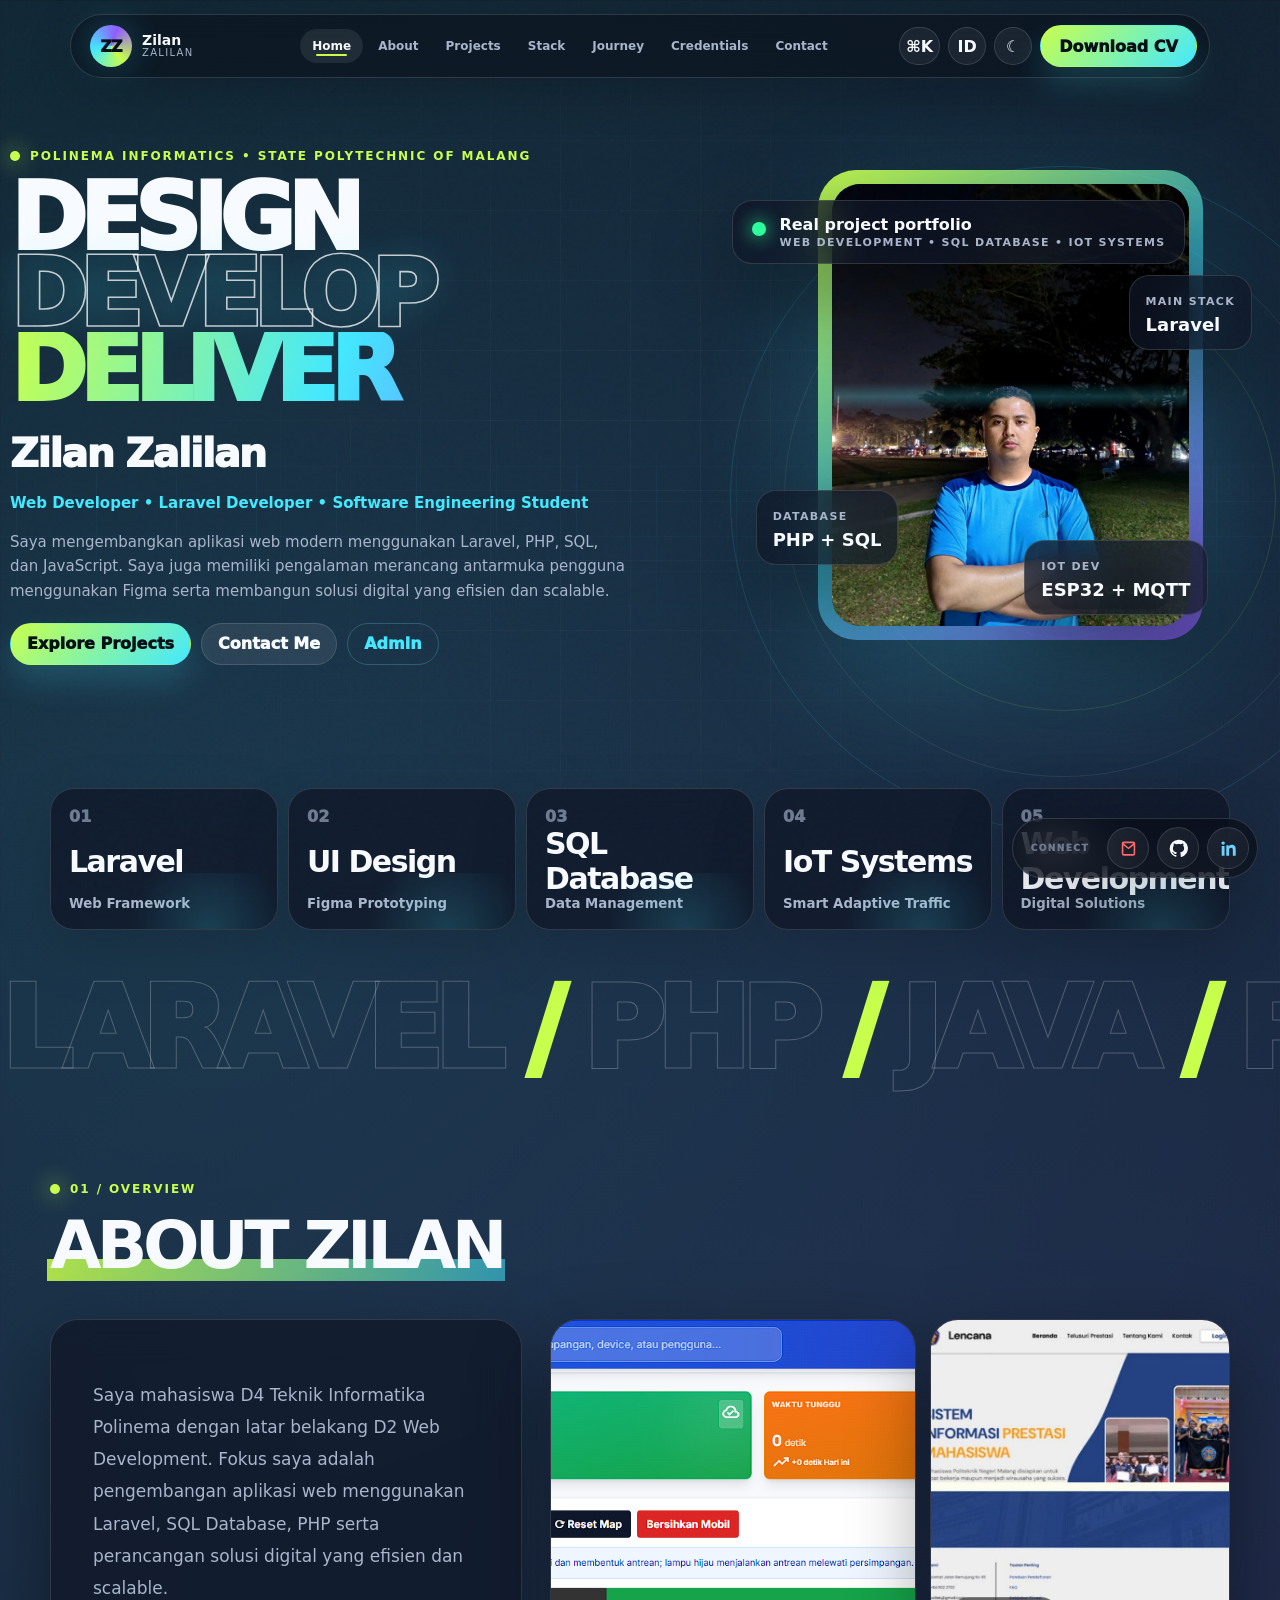
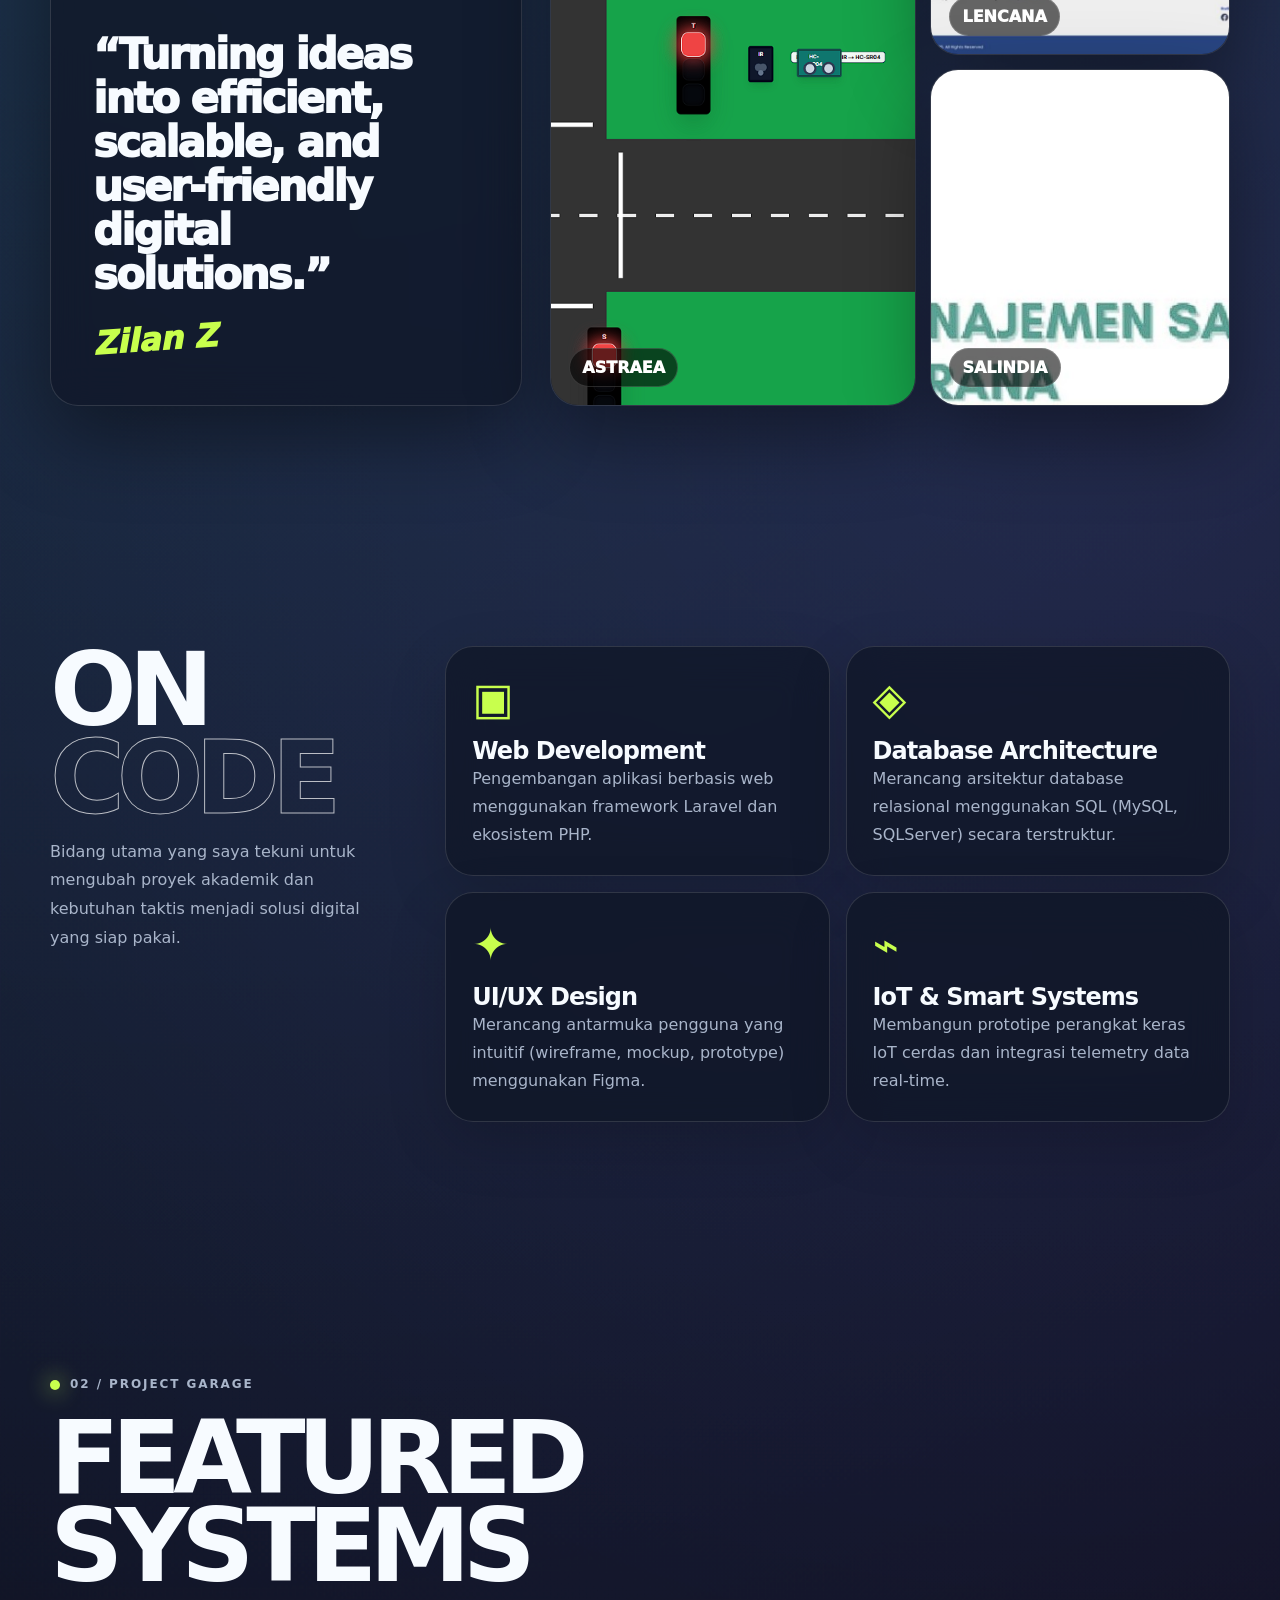
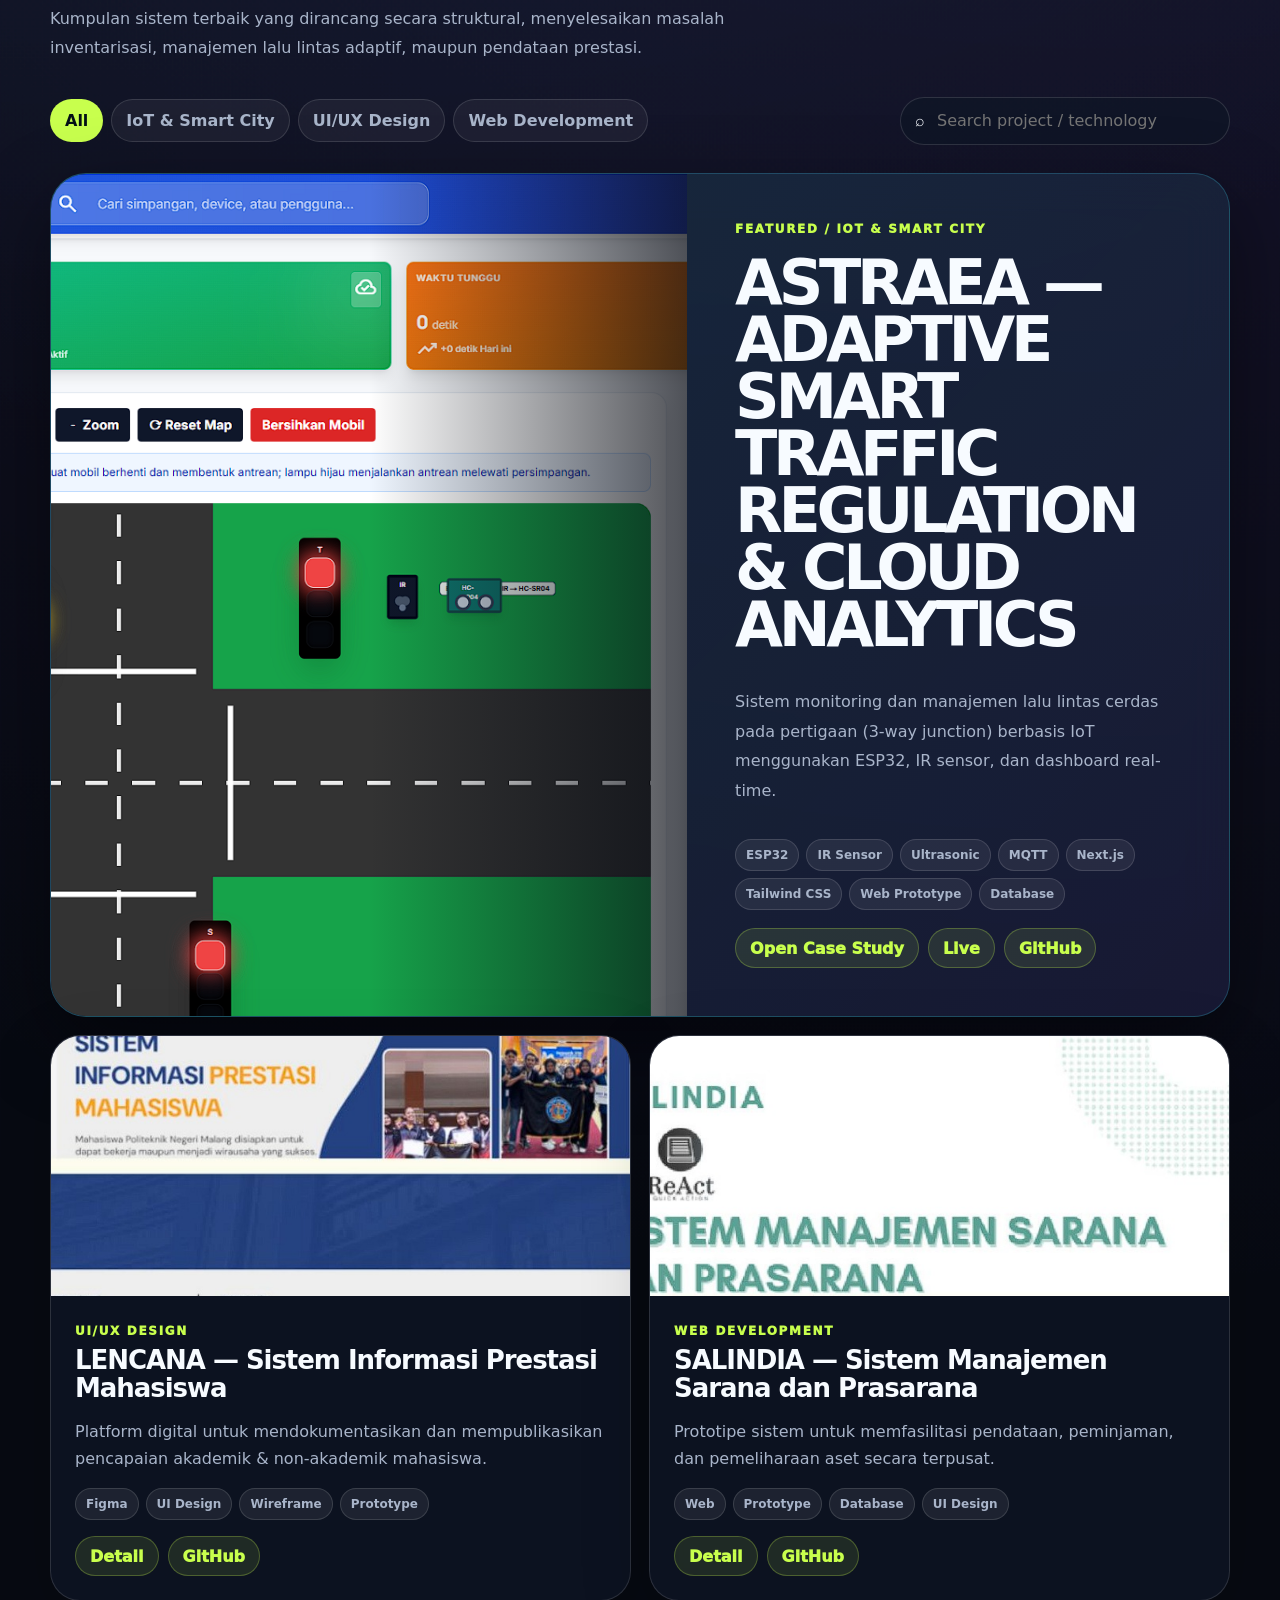
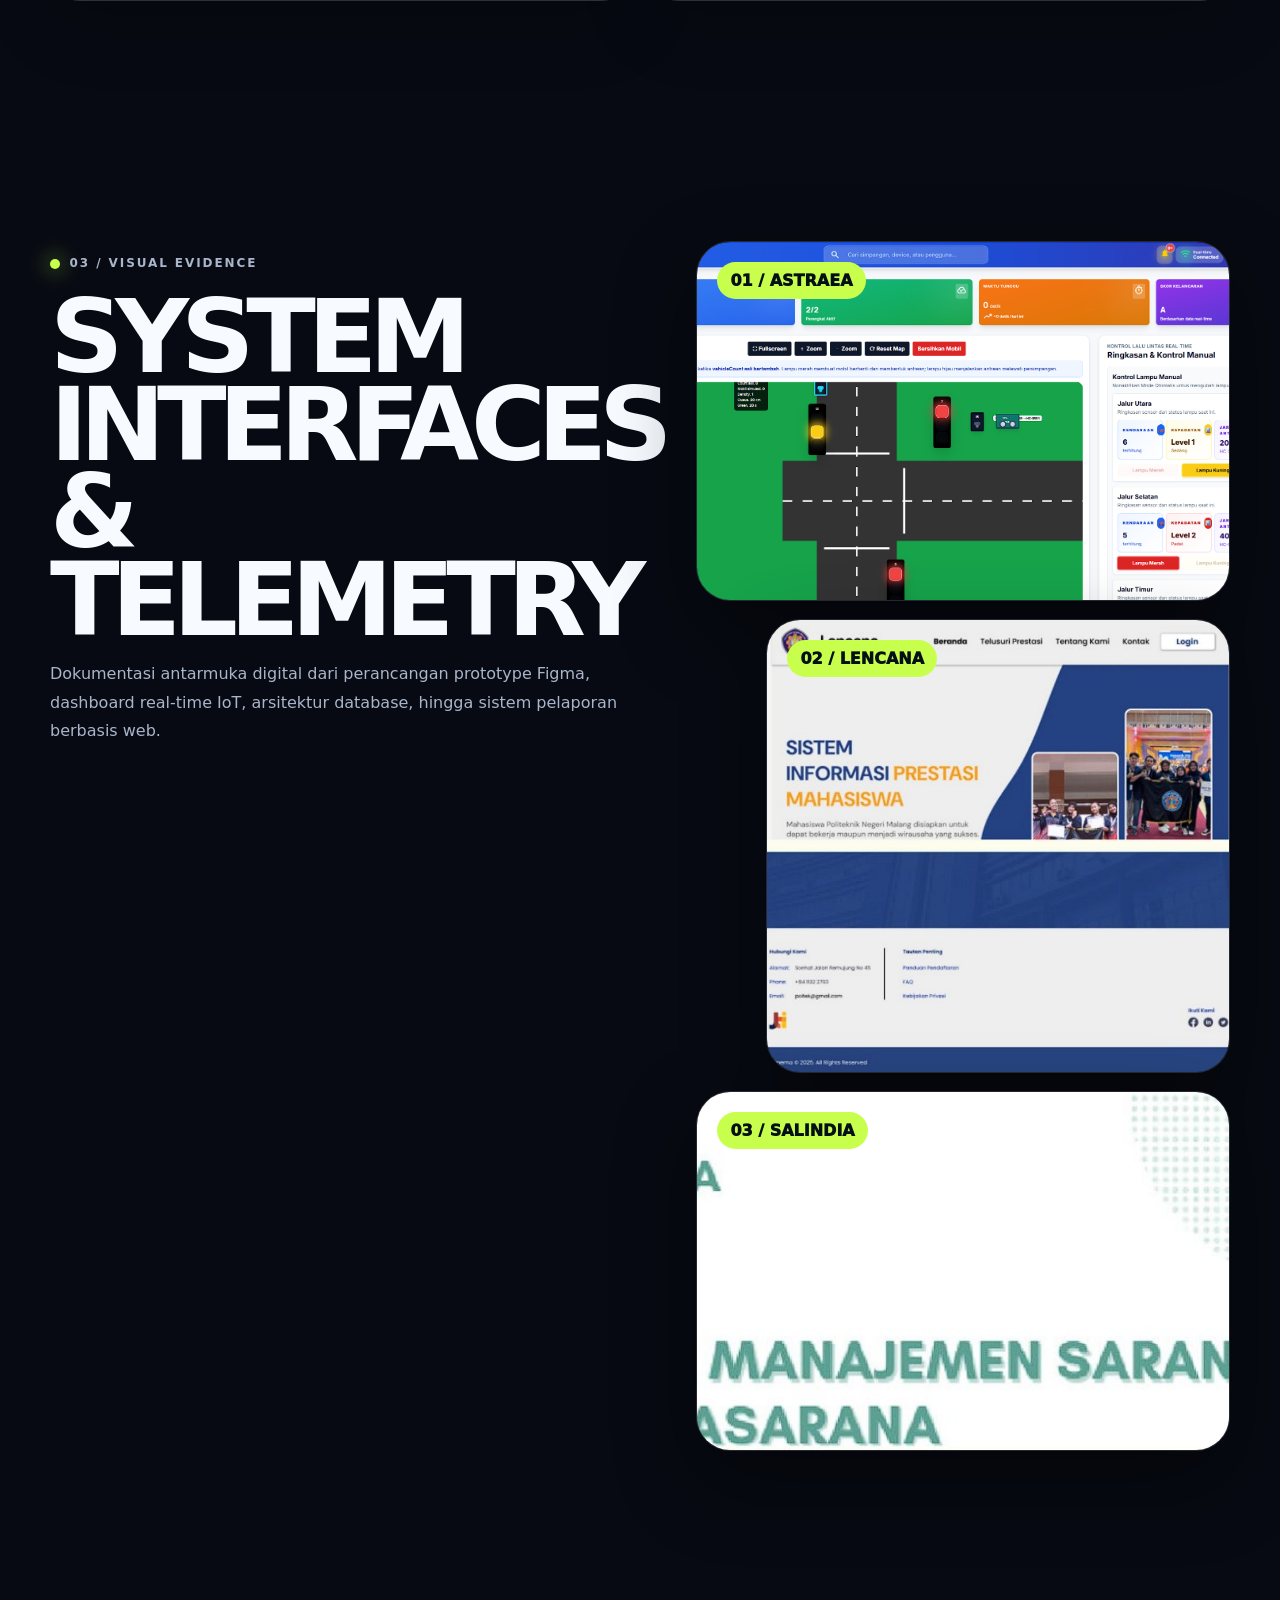
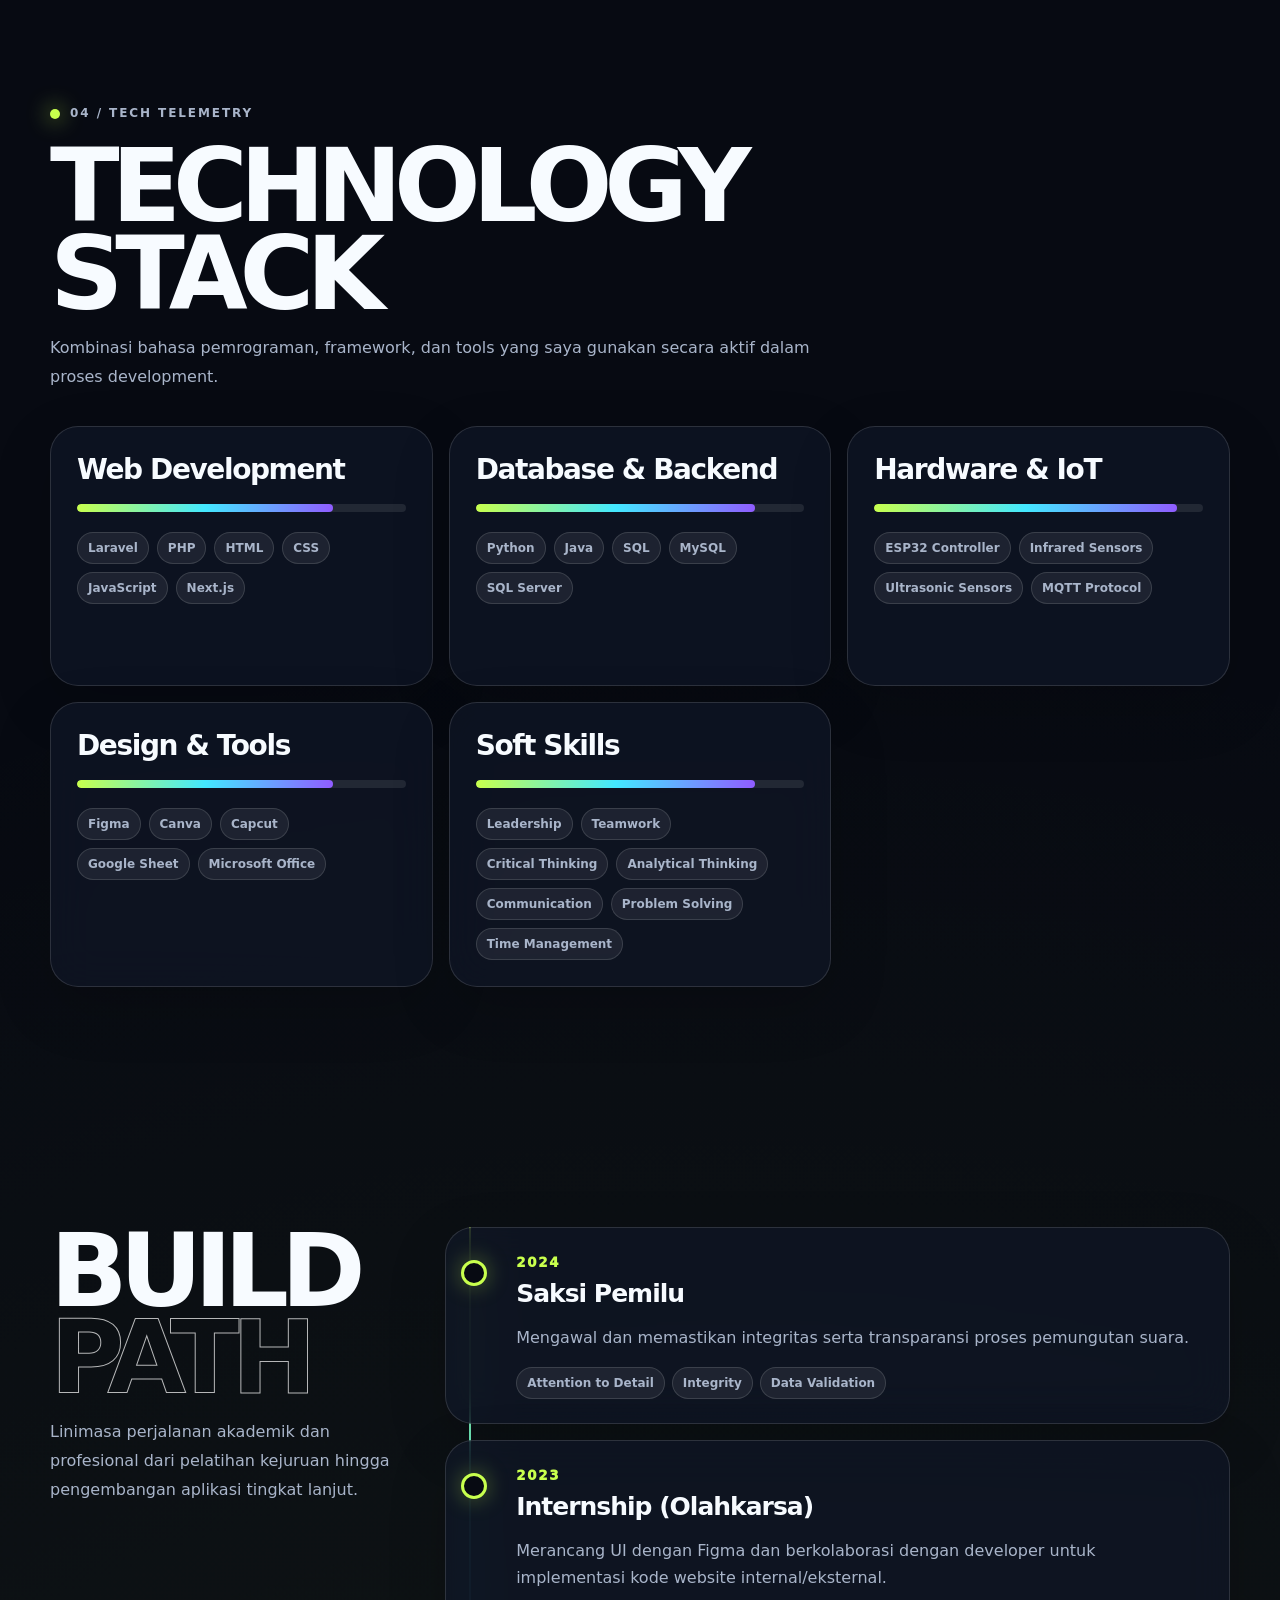
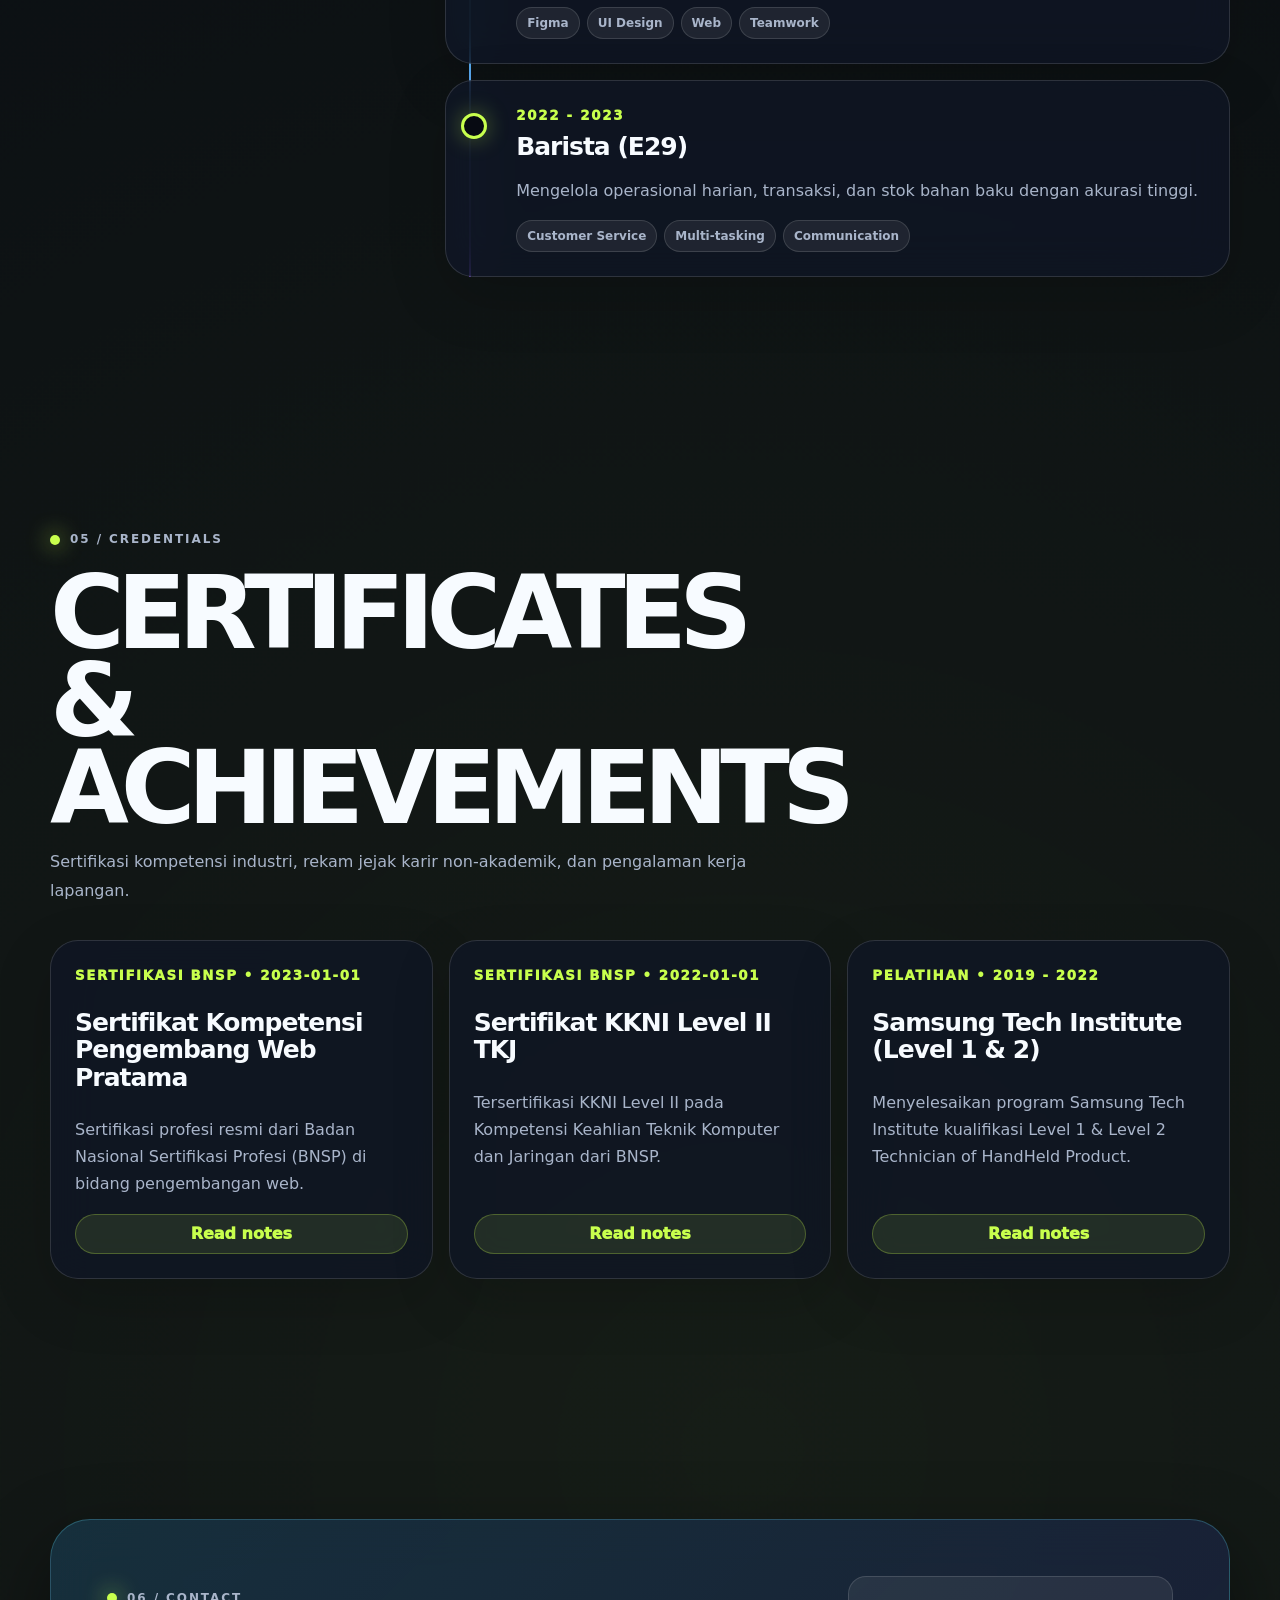
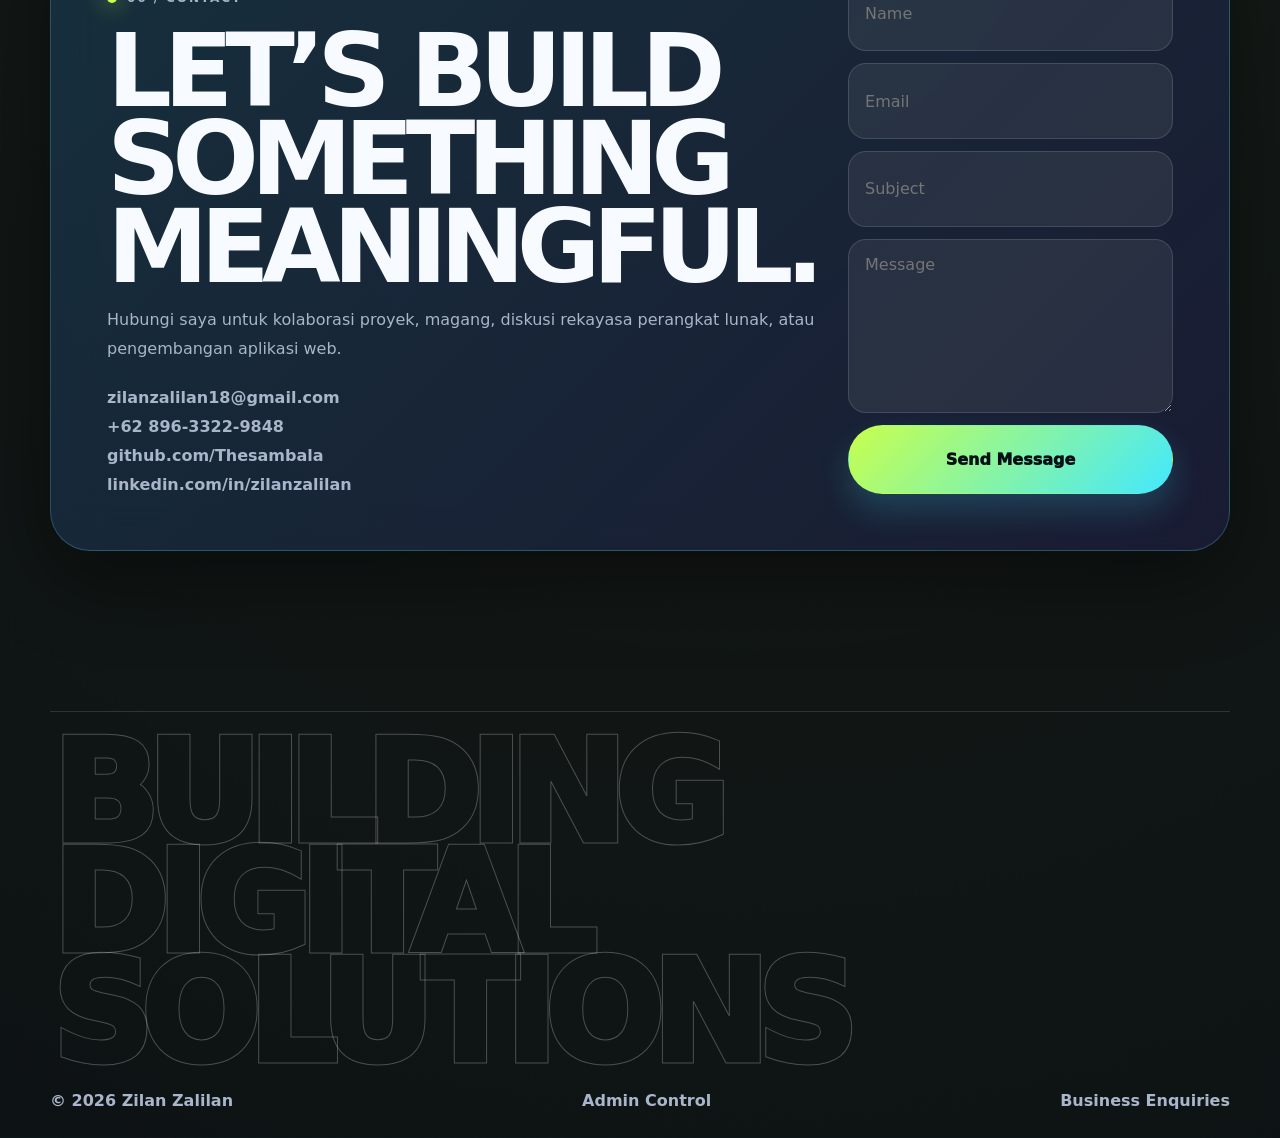
==== commit d056507a: "first commit" ====
--- a/index.html
+++ b/index.html
@@ -6,7 +6,7 @@
   <meta name="theme-color" content="#070a12" />
   <meta name="description" content="Portfolio profesional Zilan Zalilan — D4 Teknik Informatika Politeknik Negeri Malang, Web Developer, Laravel Developer, UI Designer, Software Engineer." />
   <meta property="og:title" content="Zilan Zalilan — Professional Portfolio" />
-  <meta property="og:description" content="Portfolio web development, Laravel, UI/UX Design, SQL Database, Digital Solutions, dan Software Engineering." />
+  <meta property="og:description" content="Portfolio web development, Laravel, UI/UX Design, SQL Database, IoT Smart Traffic, dan Software Engineering." />
   <meta property="og:image" content="assets/profile-zilan.jpg" />
   <title>Zilan Zalilan — Professional Portfolio</title>
   <link rel="icon" href="assets/profile-zilan.jpg" />
@@ -24,7 +24,7 @@
       <span class="loader-tag">LOAD ZILAN</span>
       <strong>Preparing the grid</strong>
       <div class="loader-bar"><span></span></div>
-      <small>portfolio • web development • database • digital solutions</small>
+      <small>portfolio • web development • database • iot systems</small>
     </div>
   </div>
 
@@ -105,7 +105,7 @@
         <div class="stage-status">
           <span class="live-dot"></span>
           <strong>Real project portfolio</strong>
-          <small>Web Development • SQL Database • UI Design</small>
+          <small>Web Development • SQL Database • IoT Systems</small>
         </div>
         <div class="profile-frame" id="profileLock">
           <img src="assets/profile-zilan.jpg" alt="Foto profil Zilan Zalilan" />
@@ -114,7 +114,7 @@
         </div>
         <div class="floating-stat stat-one"><small>main stack</small><b>Laravel</b></div>
         <div class="floating-stat stat-two"><small>database</small><b>PHP + SQL</b></div>
-        <div class="floating-stat stat-three"><small>design</small><b>Figma UI</b></div>
+        <div class="floating-stat stat-three"><small>iot dev</small><b>ESP32 + MQTT</b></div>
       </div>
 
       <div class="side-social contact-pills reveal delay-2" aria-label="Hero contact links">
@@ -128,16 +128,16 @@
       <div class="strip-card"><span>01</span><b>Laravel</b><small>Web Framework</small></div>
       <div class="strip-card"><span>02</span><b>UI Design</b><small>Figma Prototyping</small></div>
       <div class="strip-card"><span>03</span><b>SQL Database</b><small>Data Management</small></div>
-      <div class="strip-card"><span>04</span><b>Software Engineering</b><small>Efficient Systems</small></div>
+      <div class="strip-card"><span>04</span><b>IoT Systems</b><small>Smart Adaptive Traffic</small></div>
       <div class="strip-card"><span>05</span><b>Web Development</b><small>Digital Solutions</small></div>
     </section>
 
     <section class="marquee" aria-hidden="true">
       <div>
-        <span>Laravel</span><span>PHP</span><span>Java</span><span>Python</span><span>HTML</span><span>CSS</span><span>JavaScript</span><span>SQL</span><span>MySQL</span><span>SQL Server</span><span>Figma</span><span>Google Sheet</span><span>Microsoft Office</span><span>Canva</span><span>CapCut</span>
+        <span>Laravel</span><span>PHP</span><span>Java</span><span>Python</span><span>HTML</span><span>CSS</span><span>JavaScript</span><span>SQL</span><span>MySQL</span><span>SQL Server</span><span>Figma</span><span>ESP32</span><span>MQTT</span><span>Next.js</span><span>Google Sheet</span><span>Microsoft Office</span><span>Canva</span><span>CapCut</span>
       </div>
       <div>
-        <span>Laravel</span><span>PHP</span><span>Java</span><span>Python</span><span>HTML</span><span>CSS</span><span>JavaScript</span><span>SQL</span><span>MySQL</span><span>SQL Server</span><span>Figma</span><span>Google Sheet</span><span>Microsoft Office</span><span>Canva</span><span>CapCut</span>
+        <span>Laravel</span><span>PHP</span><span>Java</span><span>Python</span><span>HTML</span><span>CSS</span><span>JavaScript</span><span>SQL</span><span>MySQL</span><span>SQL Server</span><span>Figma</span><span>ESP32</span><span>MQTT</span><span>Next.js</span><span>Google Sheet</span><span>Microsoft Office</span><span>Canva</span><span>CapCut</span>
       </div>
     </section>
 
@@ -153,6 +153,7 @@
           <div class="signature">Zilan Z</div>
         </div>
         <div class="mosaic reveal delay-1">
+          <article><img src="assets/project-astraea.png" alt="ASTRAEA dashboard screenshot"><span>ASTRAEA</span></article>
           <article><img src="assets/project-lencana.png" alt="LENCANA screenshot"><span>LENCANA</span></article>
           <article><img src="assets/project-salindia.png" alt="SALINDIA screenshot"><span>SALINDIA</span></article>
         </div>
@@ -171,7 +172,7 @@
       <div class="section-heading reveal">
         <p class="kicker"><span></span><b>02 / PROJECT GARAGE</b></p>
         <h2>Featured Systems</h2>
-        <p>Kumpulan sistem terbaik yang dirancang secara struktural, menyelesaikan masalah inventarisasi maupun pendataan prestasi.</p>
+        <p>Kumpulan sistem terbaik yang dirancang secara struktural, menyelesaikan masalah inventarisasi, manajemen lalu lintas adaptif, maupun pendataan prestasi.</p>
       </div>
 
       <div class="project-control reveal">
@@ -180,15 +181,14 @@
       </div>
 
       <div class="featured-system reveal" id="featuredSystem"></div>
-      <div class="project-grid" id="projectGrid">
-        </div>
+      <div class="project-grid" id="projectGrid"></div>
     </section>
 
     <section class="hall-section section-shell">
       <div class="hall-copy reveal">
         <p class="kicker"><span></span><b>03 / VISUAL EVIDENCE</b></p>
-        <h2>System Interfaces & Wireframes</h2>
-        <p>Dokumentasi antarmuka digital dari perancangan prototype Figma, arsitektur database, hingga sistem pelaporan berbasis web.</p>
+        <h2>System Interfaces & Telemetry</h2>
+        <p>Dokumentasi antarmuka digital dari perancangan prototype Figma, dashboard real-time IoT, arsitektur database, hingga sistem pelaporan berbasis web.</p>
       </div>
       <div class="hall-rail reveal delay-1" id="hallRail"></div>
     </section>
@@ -207,8 +207,7 @@
         <h2><span>BUILD</span><span>PATH</span></h2>
         <p>Linimasa perjalanan akademik dan profesional dari pelatihan kejuruan hingga pengembangan aplikasi tingkat lanjut.</p>
       </div>
-      <div class="journey-road" id="journeyRoad">
-        </div>
+      <div class="journey-road" id="journeyRoad"></div>
     </section>
 
     <section id="blog" class="blog-section section-shell">
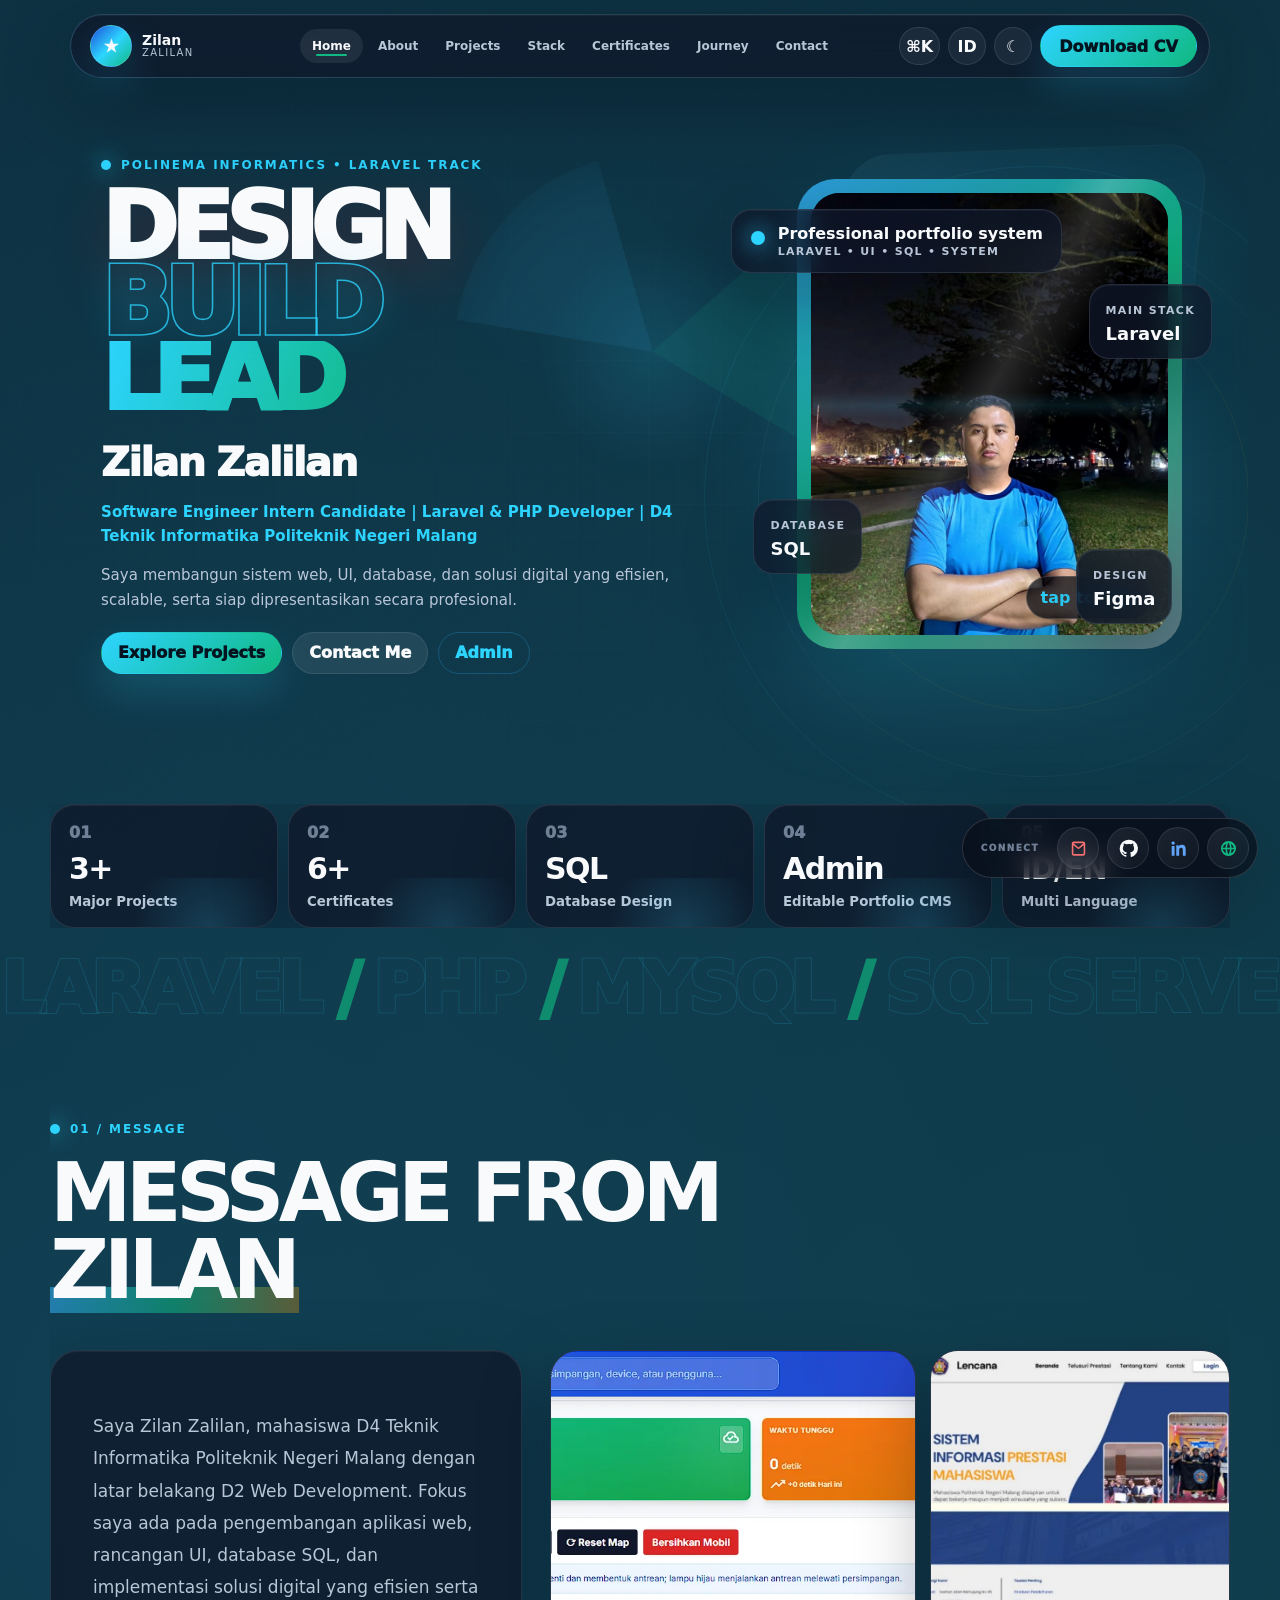
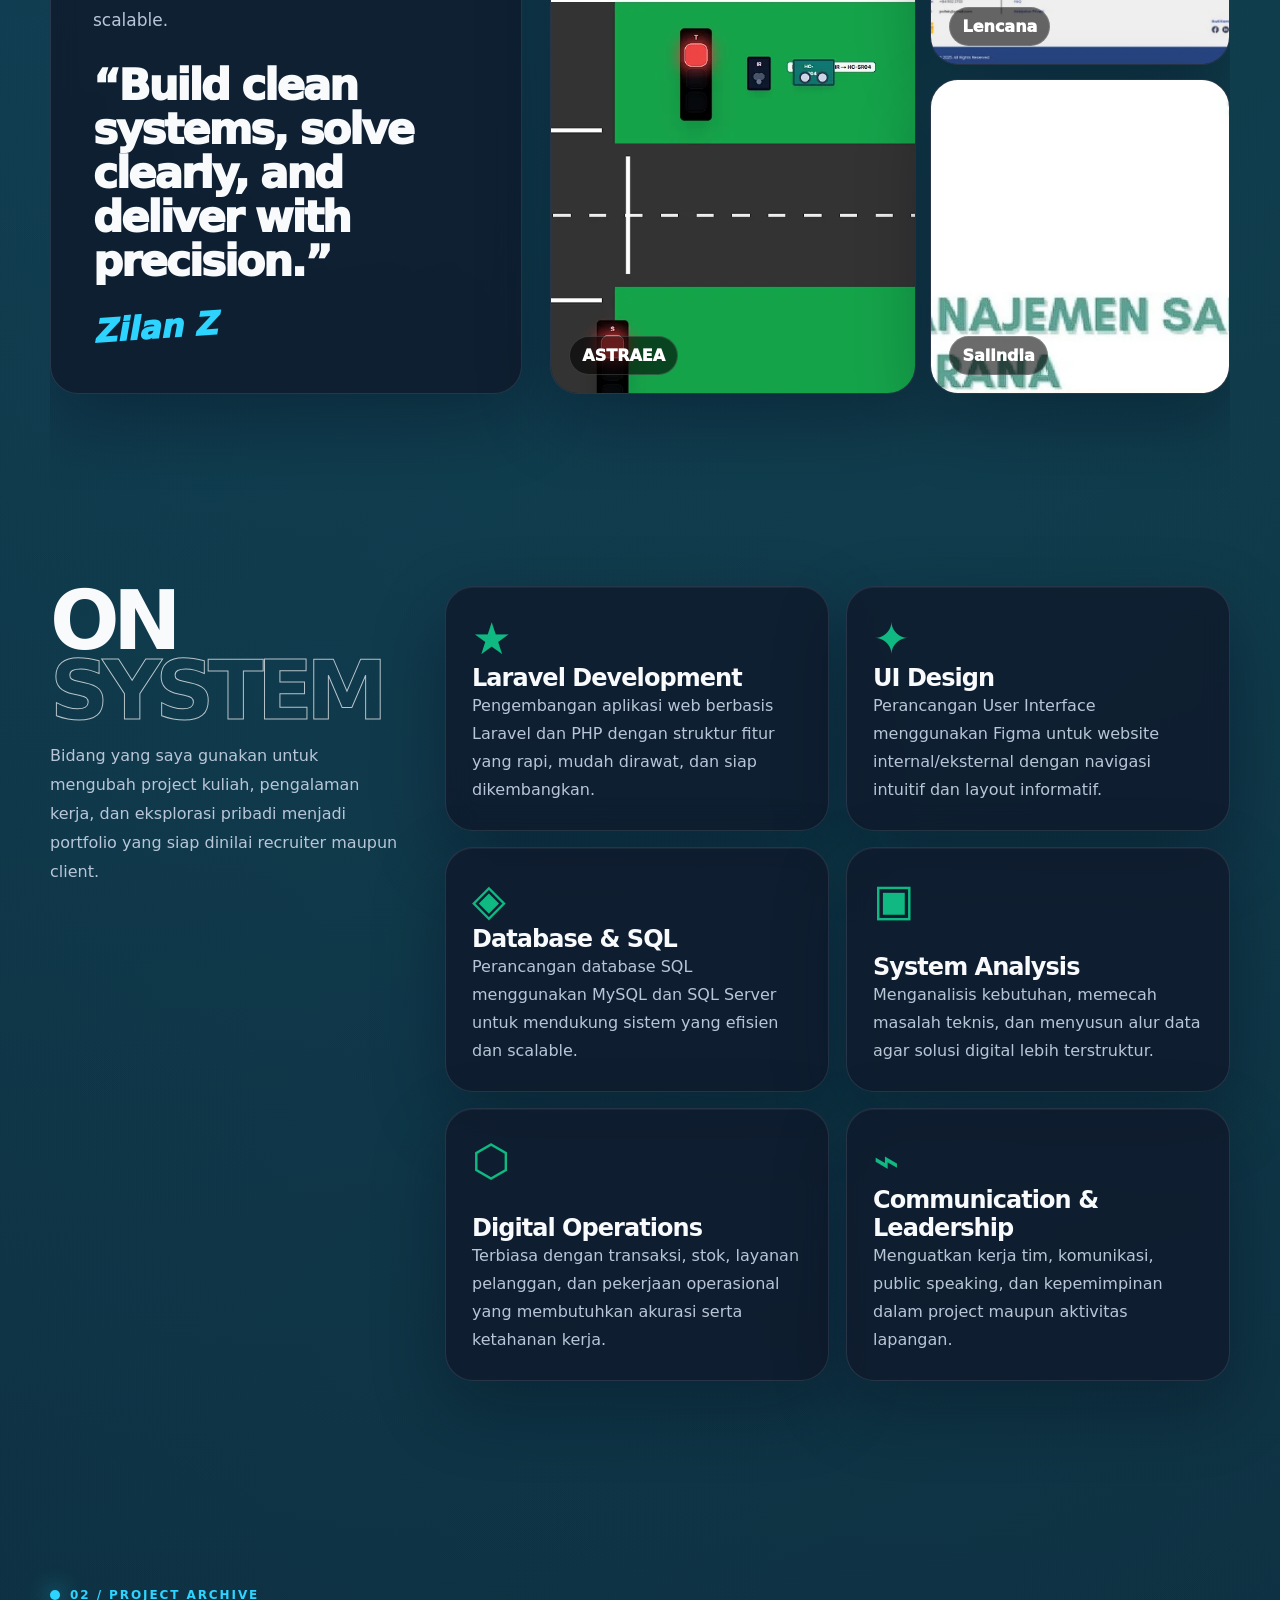
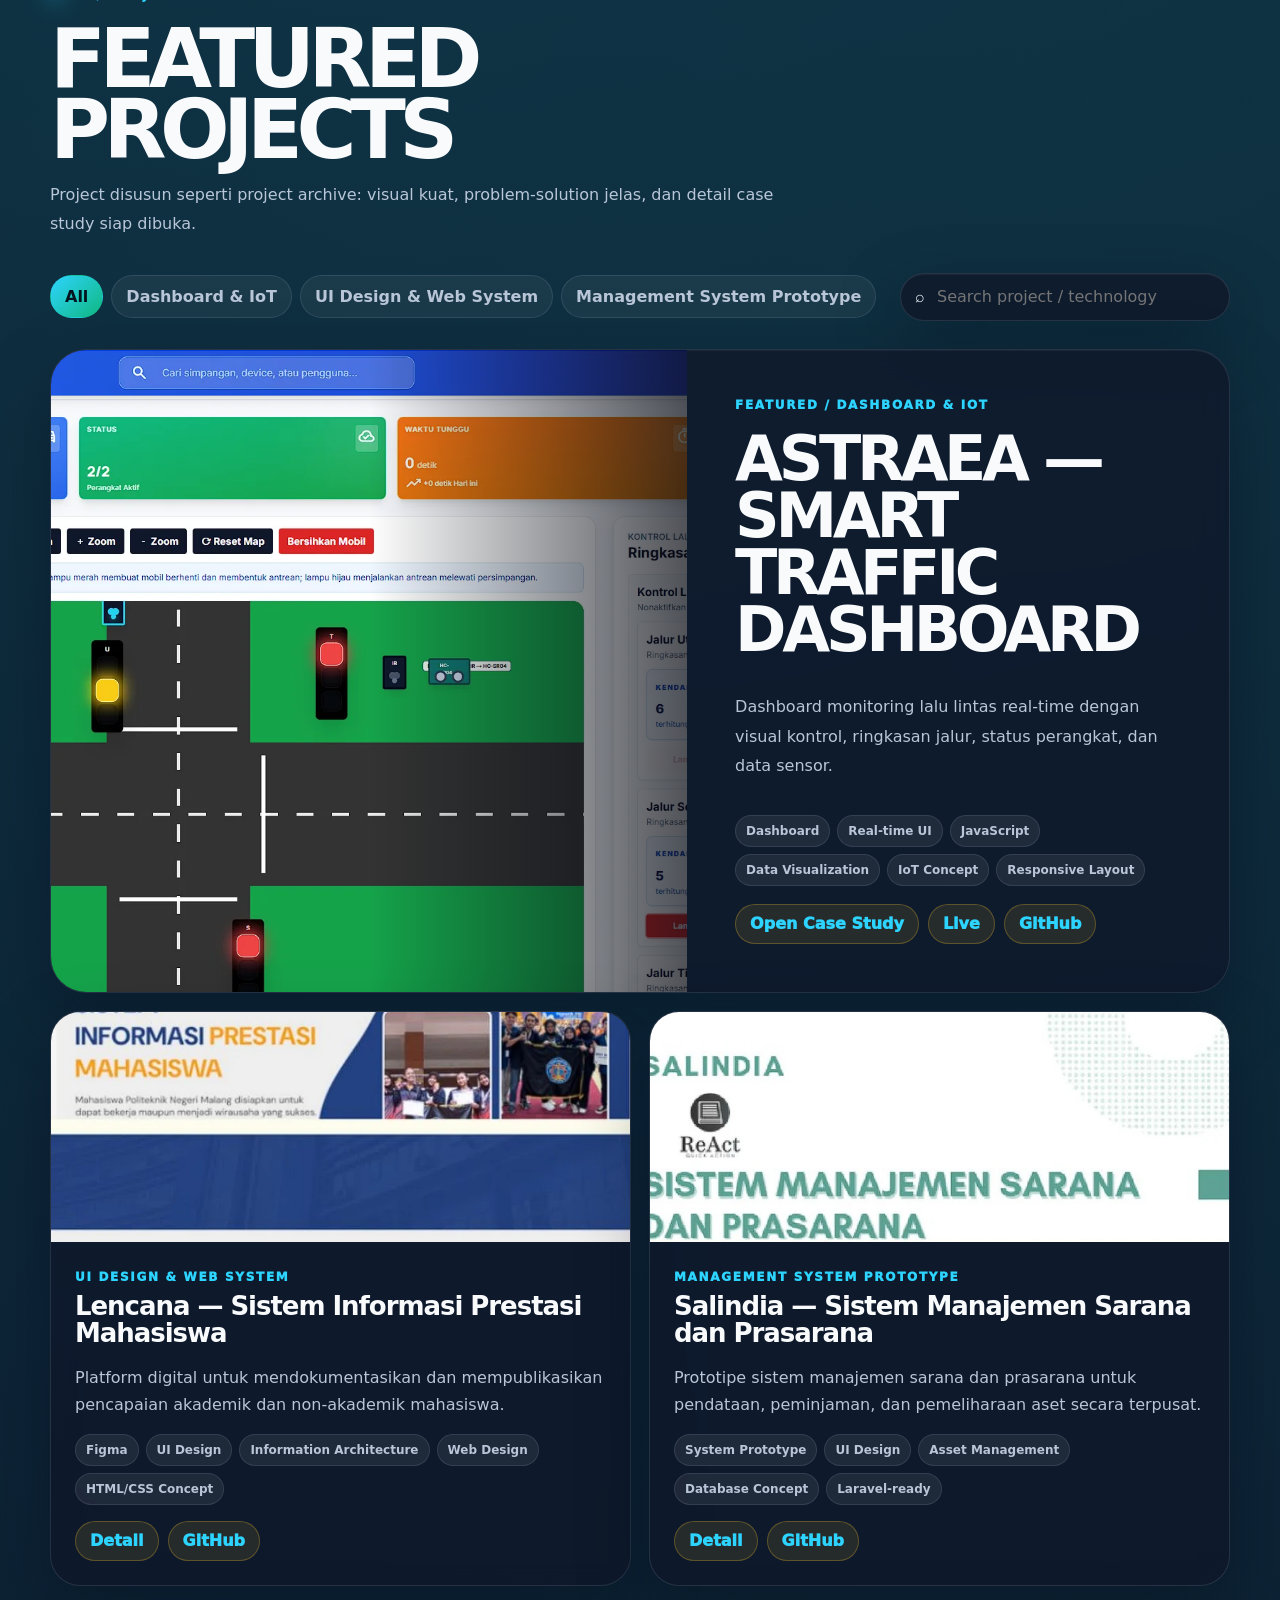
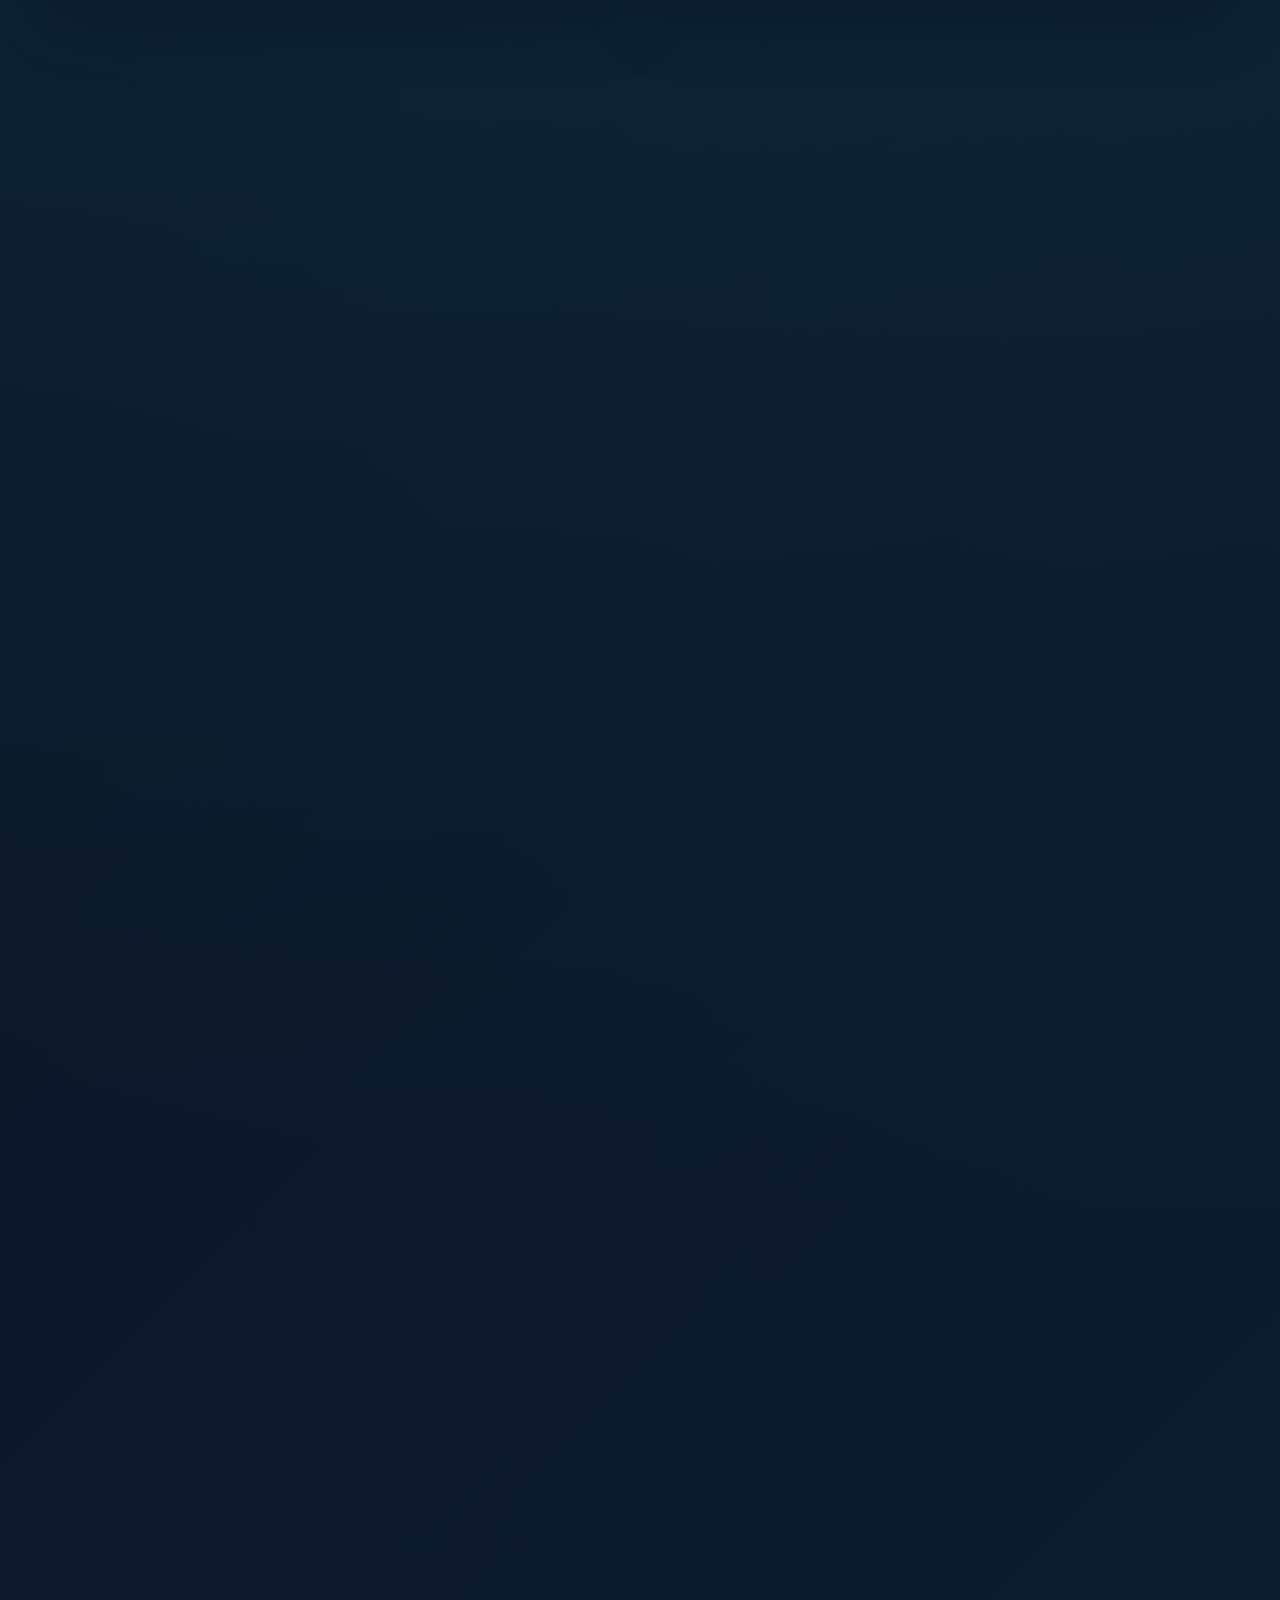
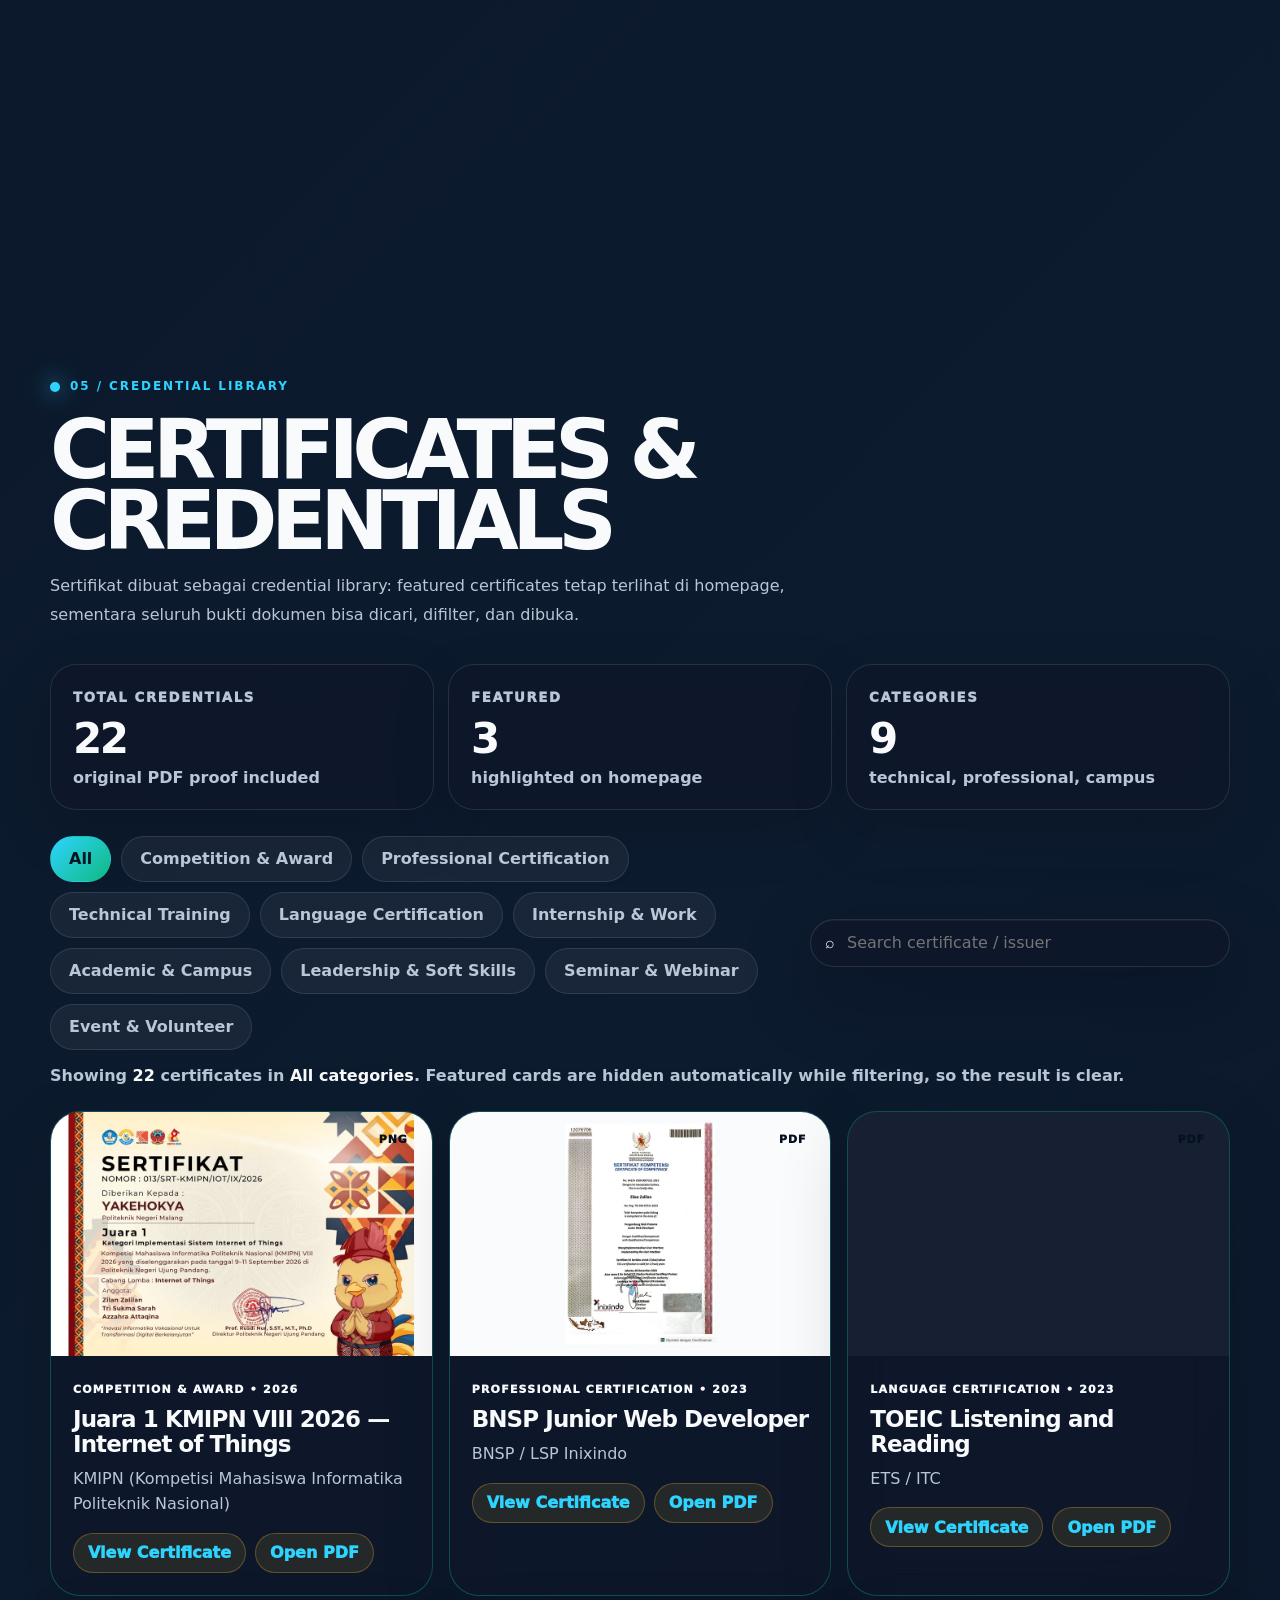
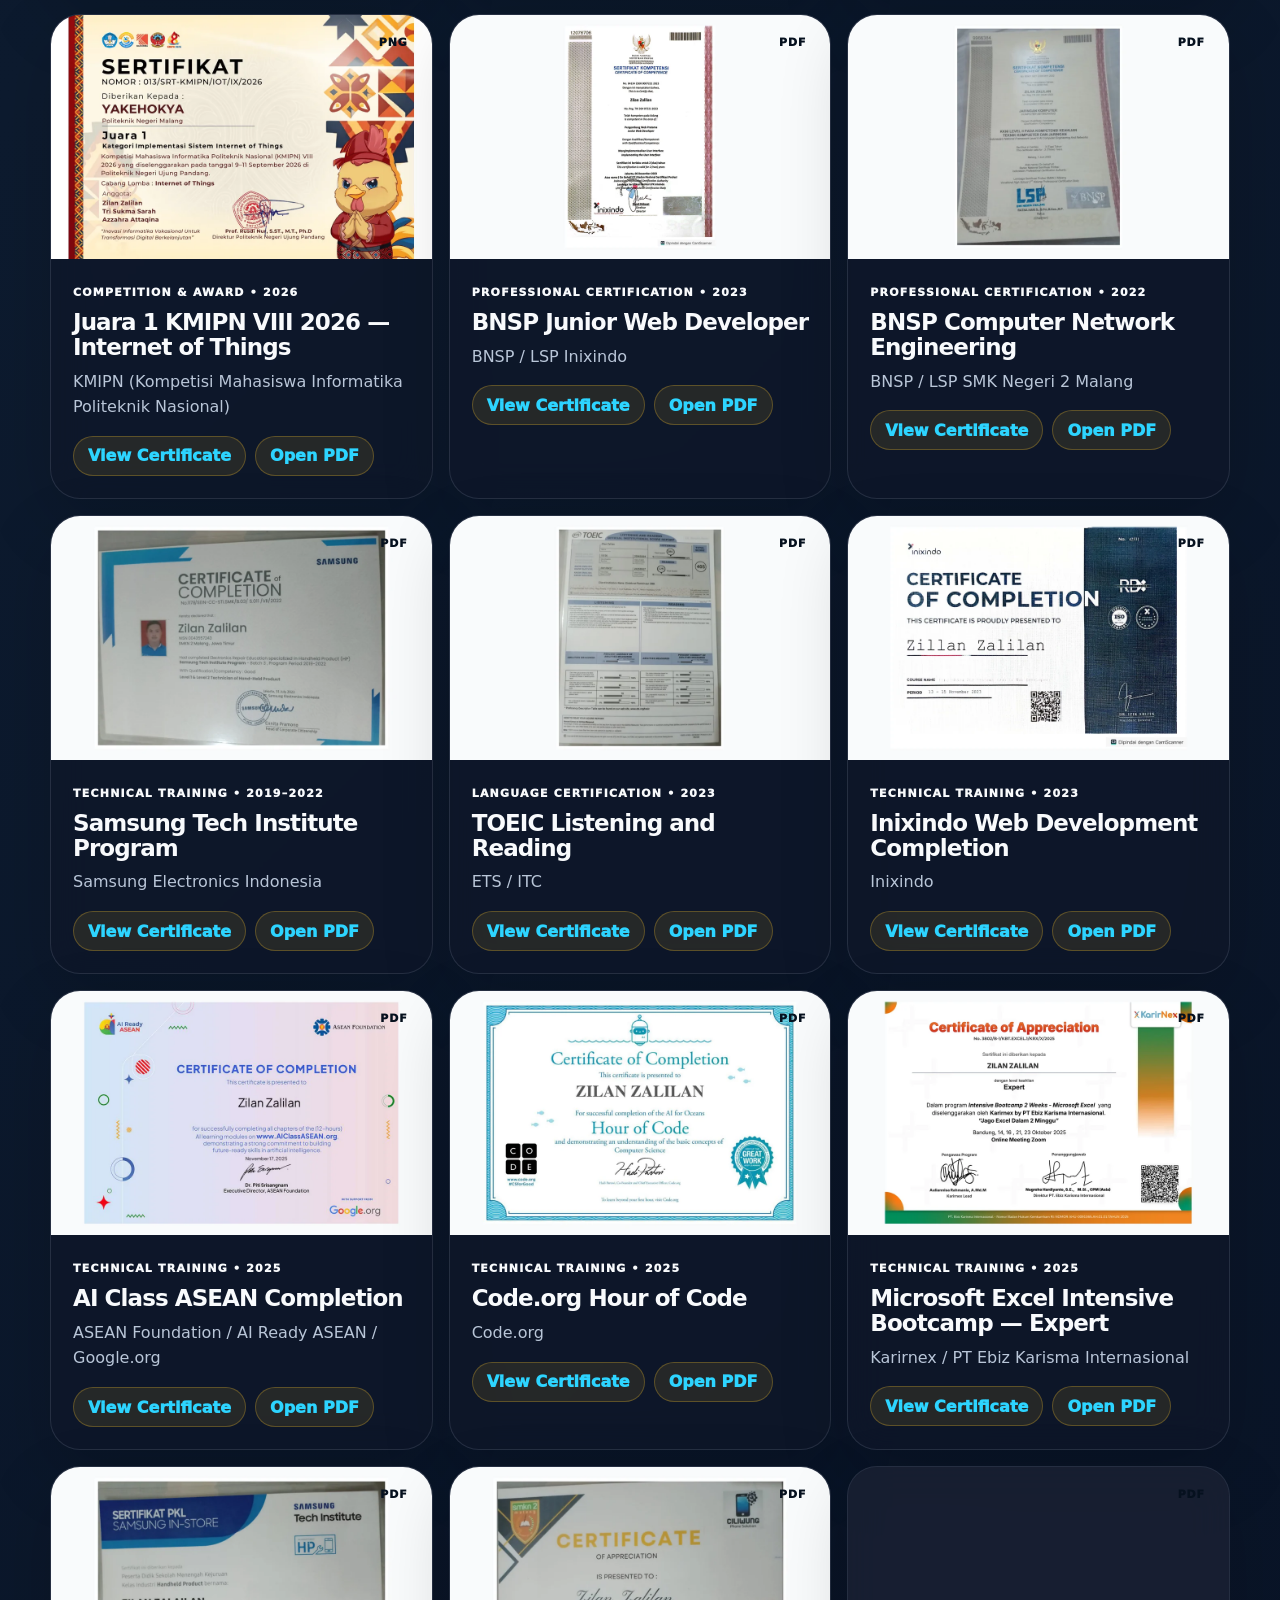
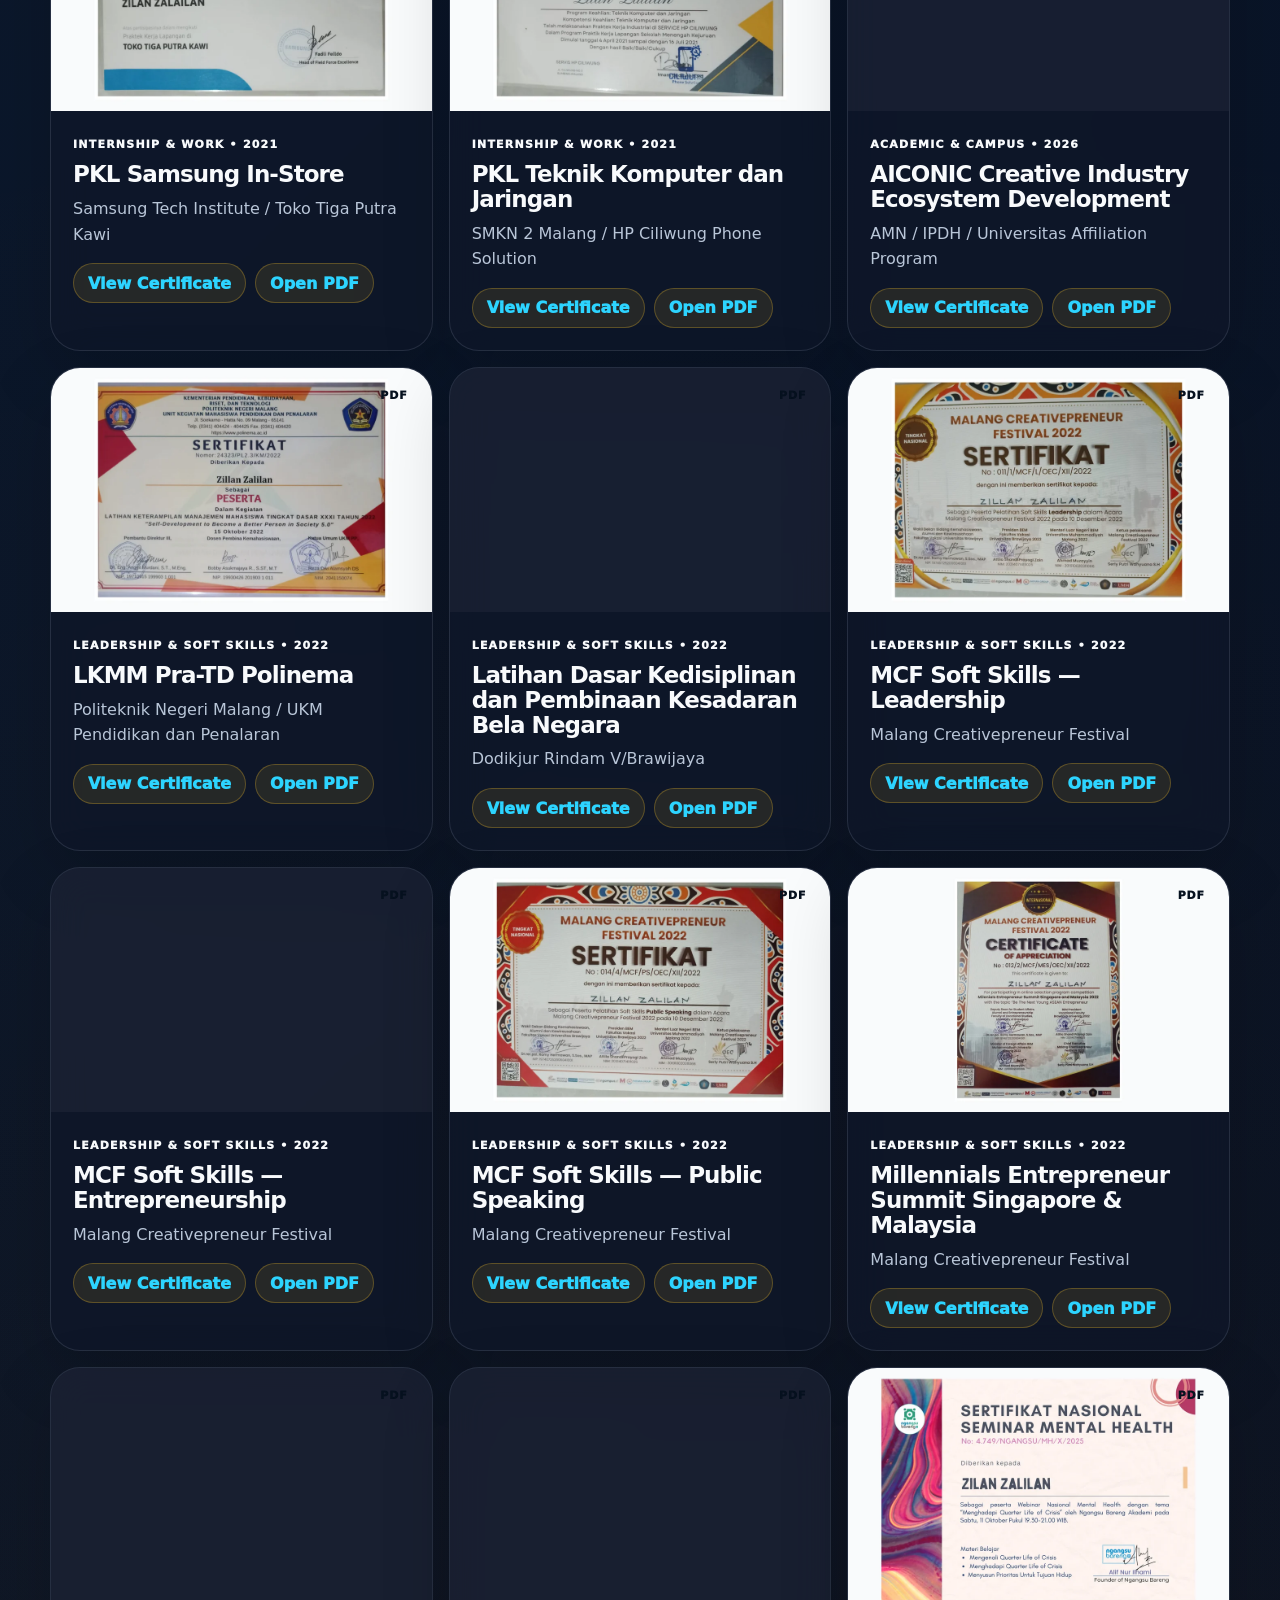
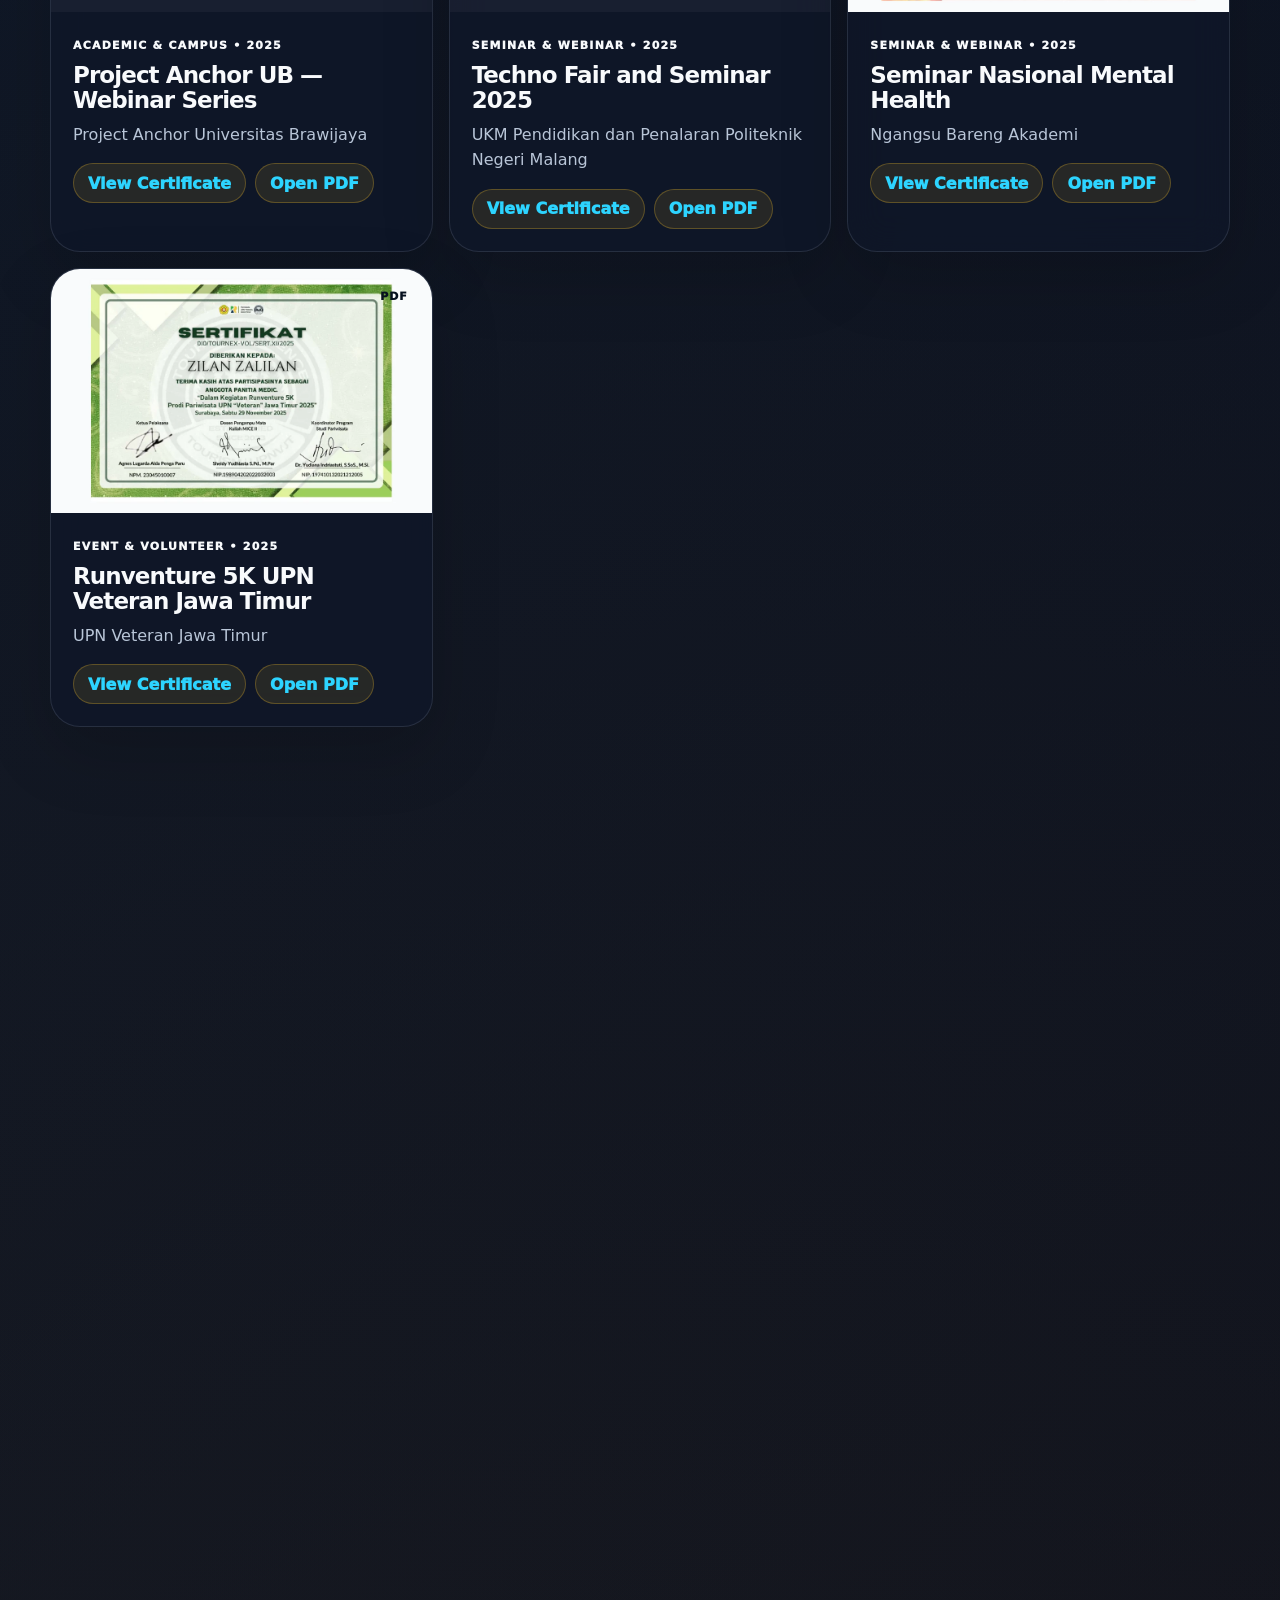
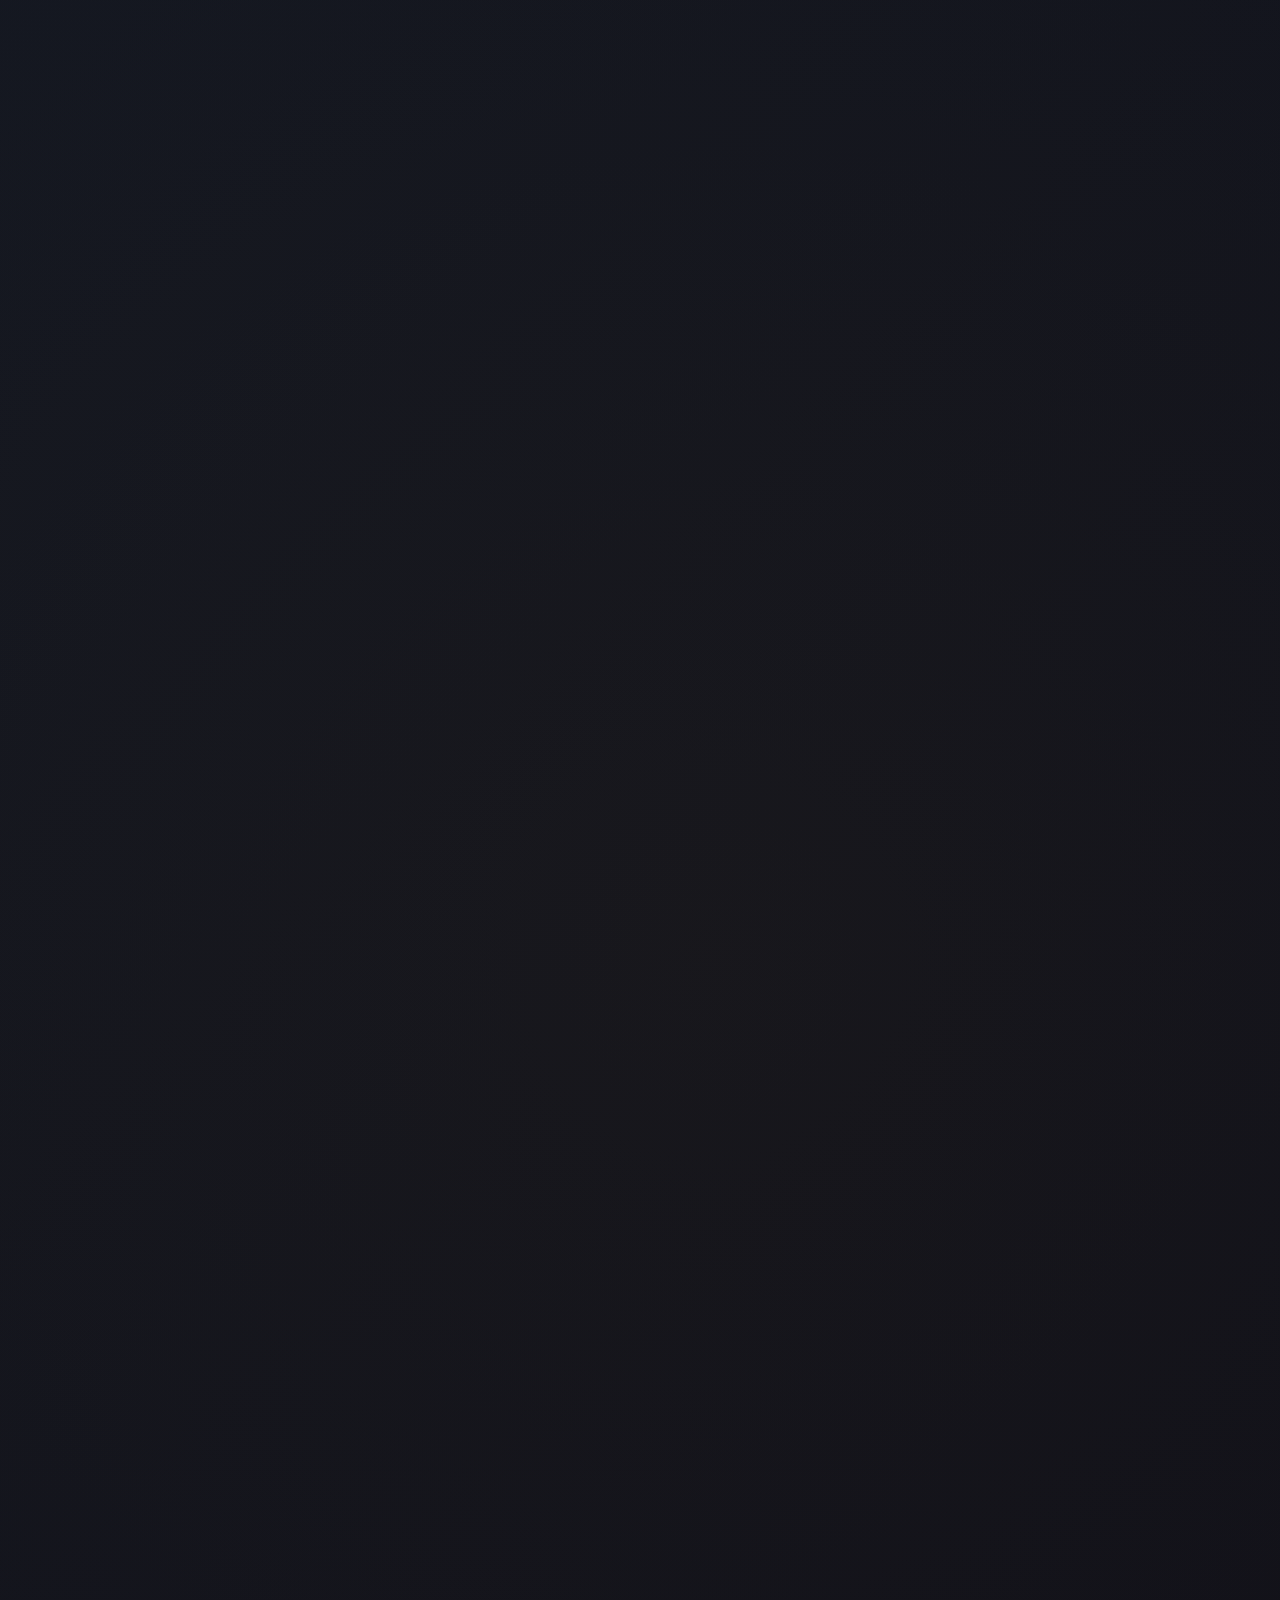
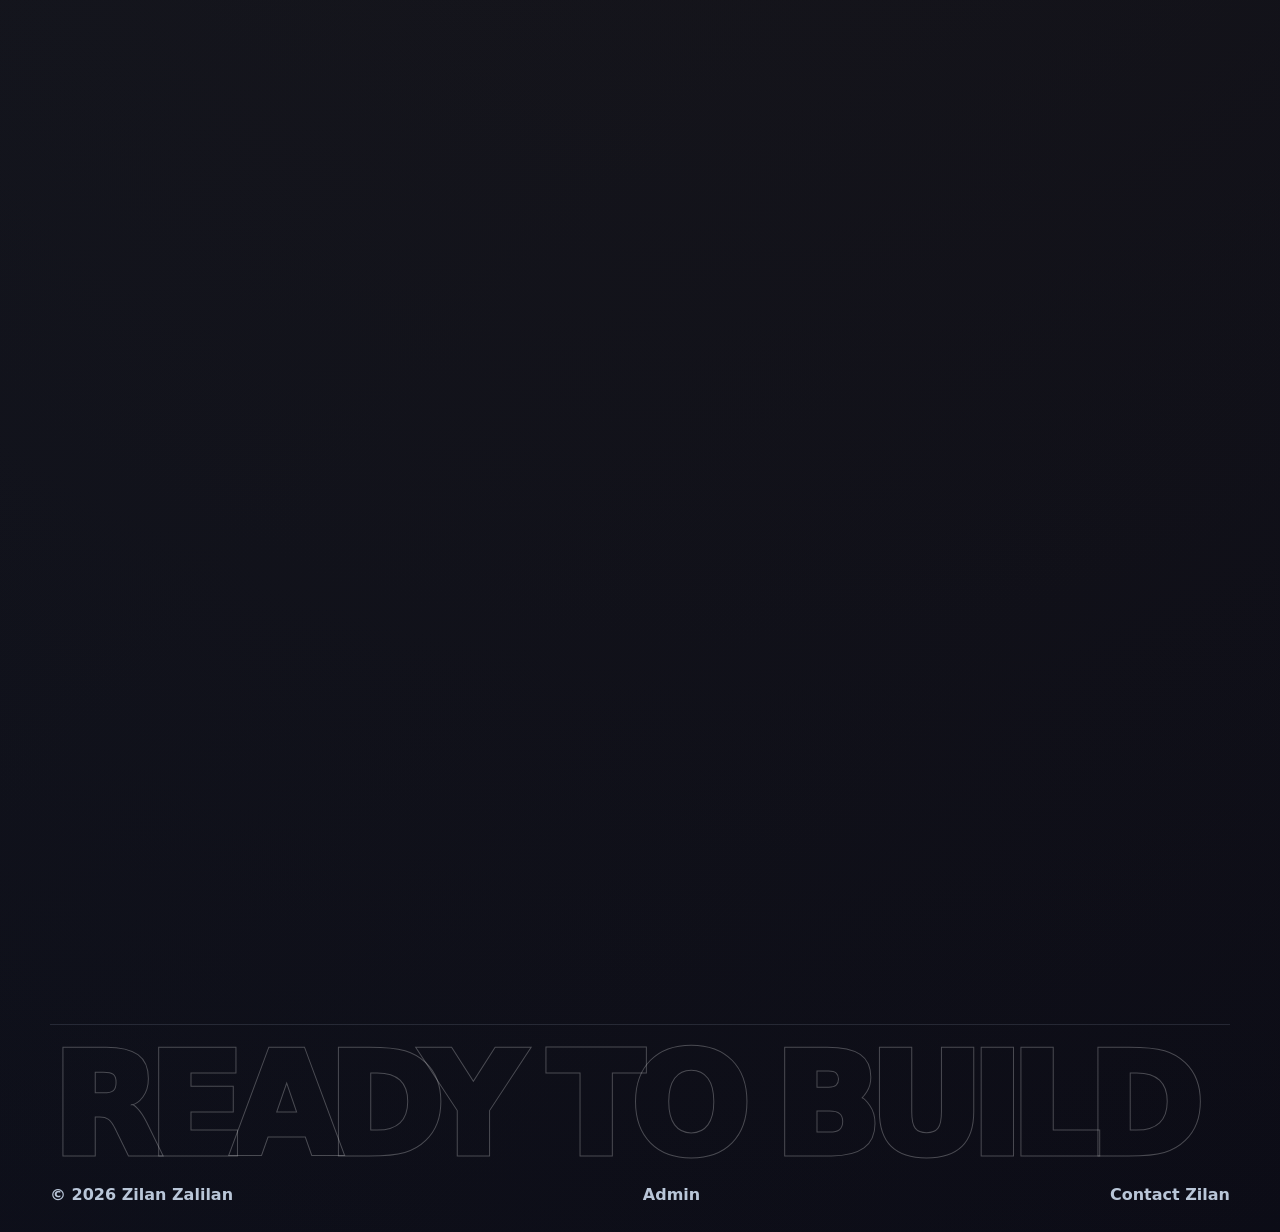
==== commit b2796882: "Update portfolio: sync certificates library, KMIPN 2026, admin panel, and bilingual support" ====
--- a/index.html
+++ b/index.html
@@ -3,15 +3,15 @@
 <head>
   <meta charset="utf-8" />
   <meta name="viewport" content="width=device-width, initial-scale=1" />
-  <meta name="theme-color" content="#070a12" />
-  <meta name="description" content="Portfolio profesional Zilan Zalilan — D4 Teknik Informatika Politeknik Negeri Malang, Web Developer, Laravel Developer, UI Designer, Software Engineer." />
-  <meta property="og:title" content="Zilan Zalilan — Professional Portfolio" />
-  <meta property="og:description" content="Portfolio web development, Laravel, UI/UX Design, SQL Database, IoT Smart Traffic, dan Software Engineering." />
+  <meta name="theme-color" content="#080503" />
+  <meta name="description" content="Portfolio profesional Zilan Zalilan — Software Engineer Intern candidate, Laravel/PHP developer, mahasiswa D4 Teknik Informatika Politeknik Negeri Malang." />
+  <meta property="og:title" content="Zilan Zalilan — Software Engineer Portfolio" />
+  <meta property="og:description" content="Portfolio project Laravel, UI design, database, smart dashboard, dan sistem manajemen digital." />
   <meta property="og:image" content="assets/profile-zilan.jpg" />
   <title>Zilan Zalilan — Professional Portfolio</title>
   <link rel="icon" href="assets/profile-zilan.jpg" />
   <link rel="preload" as="image" href="assets/profile-zilan.jpg" />
-  <link rel="stylesheet" href="css/styles.css" />
+    <link rel="stylesheet" href="css/styles.css" />
 </head>
 <body>
   <div class="noise" aria-hidden="true"></div>
@@ -22,9 +22,9 @@
     <div class="loader-grid"></div>
     <div class="loader-inner">
       <span class="loader-tag">LOAD ZILAN</span>
-      <strong>Preparing the grid</strong>
+      <strong>Initializing portfolio</strong>
       <div class="loader-bar"><span></span></div>
-      <small>portfolio • web development • database • iot systems</small>
+      <small>portfolio • laravel • ui • database</small>
     </div>
   </div>
 
@@ -40,8 +40,8 @@
       <a href="#about" data-i18n="nav.about">About</a>
       <a href="#projects" data-i18n="nav.projects">Projects</a>
       <a href="#stack" data-i18n="nav.stack">Stack</a>
+      <a href="#certificates" data-i18n="nav.certificates">Certificates</a>
       <a href="#journey" data-i18n="nav.journey">Journey</a>
-      <a href="#blog">Credentials</a>
       <a href="#contact" data-i18n="nav.contact">Contact</a>
     </nav>
     <div class="top-actions">
@@ -53,6 +53,7 @@
     </div>
   </header>
 
+
   <aside class="floating-contact-rail" aria-label="Quick contact links">
     <span class="contact-rail-title">Connect</span>
     <a class="contact-icon gmail" href="mailto:zilanzalilan18@gmail.com" aria-label="Email Zilan">
@@ -63,9 +64,13 @@
       <svg viewBox="0 0 24 24" aria-hidden="true"><path d="M12 .9A11.1 11.1 0 0 0 .9 12c0 4.9 3.18 9.05 7.6 10.52.56.1.76-.24.76-.54v-1.9c-3.1.67-3.75-1.32-3.75-1.32-.5-1.28-1.23-1.62-1.23-1.62-1-.69.08-.68.08-.68 1.11.08 1.7 1.14 1.7 1.14.99 1.69 2.6 1.2 3.23.92.1-.72.39-1.2.7-1.48-2.47-.28-5.08-1.24-5.08-5.52 0-1.22.44-2.22 1.15-3-.12-.28-.5-1.42.1-2.96 0 0 .94-.3 3.06 1.15A10.6 10.6 0 0 1 12 6.34c.95 0 1.9.13 2.79.37 2.12-1.45 3.05-1.15 3.05-1.15.6 1.54.22 2.68.1 2.96.72.78 1.15 1.78 1.15 3 0 4.29-2.61 5.23-5.1 5.51.4.35.76 1.03.76 2.08v3.08c0 .3.2.65.77.54A11.1 11.1 0 0 0 12 .9Z"/></svg>
       <span>GitHub</span>
     </a>
-    <a class="contact-icon linkedin" href="https://linkedin.com/in/zilanzalilan" target="_blank" rel="noreferrer" aria-label="Open LinkedIn profile">
+    <a class="contact-icon linkedin" href="https://linkedin.com/zilanzalilan" target="_blank" rel="noreferrer" aria-label="Open LinkedIn profile">
       <svg viewBox="0 0 24 24" aria-hidden="true"><path d="M5.2 7.4a2.2 2.2 0 1 1 0-4.4 2.2 2.2 0 0 1 0 4.4ZM3.4 21h3.6V8.8H3.4V21Zm5.8 0h3.6v-6.6c0-1.75.32-3.45 2.5-3.45 2.15 0 2.18 2.01 2.18 3.56V21h3.6v-7.32c0-3.59-.77-6.35-4.97-6.35-2.02 0-3.37 1.1-3.92 2.15h-.05v-1.7H9.2V21Z"/></svg>
       <span>LinkedIn</span>
+    </a>
+    <a class="contact-icon website" href="assets/CV-PORTOFOLIO-Zilan.pdf" target="_blank" rel="noreferrer" aria-label="Open portfolio PDF">
+      <svg viewBox="0 0 24 24" aria-hidden="true"><path d="M12 2.5A9.5 9.5 0 1 0 12 21.5 9.5 9.5 0 0 0 12 2.5Zm6.92 8.5h-3.05a15.5 15.5 0 0 0-1.04-5.1A7.53 7.53 0 0 1 18.92 11ZM12 4.5c.6.82 1.55 2.73 1.83 6.5h-3.66c.28-3.77 1.23-5.68 1.83-6.5ZM4.58 13h3.56c.12 2.14.47 3.85.94 5.1A7.52 7.52 0 0 1 4.58 13Zm3.56-2H4.58a7.52 7.52 0 0 1 4.5-5.1A15.5 15.5 0 0 0 8.14 11ZM12 19.5c-.6-.82-1.55-2.73-1.83-6.5h3.66c-.28 3.77-1.23 5.68-1.83 6.5Zm2.92-1.4c.47-1.25.82-2.96.94-5.1h3.56a7.52 7.52 0 0 1-4.5 5.1Z"/></svg>
+      <span>Portfolio</span>
     </a>
   </aside>
 
@@ -74,10 +79,11 @@
     <a href="#about" data-i18n="nav.about">About</a>
     <a href="#projects" data-i18n="nav.projects">Projects</a>
     <a href="#stack" data-i18n="nav.stack">Stack</a>
+    <a href="#certificates" data-i18n="nav.certificates">Certificates</a>
     <a href="#journey" data-i18n="nav.journey">Journey</a>
-    <a href="#blog">Credentials</a>
+    <a href="#blog" data-i18n="nav.blog">Blog</a>
     <a href="#contact" data-i18n="nav.contact">Contact</a>
-    <a href="#admin-login">Admin</a>
+    <a href="admin-login.html">Admin</a>
   </aside>
 
   <main id="publicApp">
@@ -85,94 +91,95 @@
       <div class="grid-floor" aria-hidden="true"></div>
       <div class="hero-track" aria-hidden="true"><span></span><span></span><span></span></div>
       <div class="hero-copy reveal">
-        <p class="kicker"><span></span><b data-i18n="hero.kicker">Polinema Informatics • State Polytechnic of Malang</b></p>
+        <p class="kicker"><span></span><b data-i18n="hero.kicker">Polinema Informatics • Laravel Track</b></p>
         <h1>
-          <span>Design</span>
-          <span>Develop</span>
-          <span>Deliver</span>
+          <span data-i18n="hero.line1">Design</span>
+          <span data-i18n="hero.line2">Build</span>
+          <span data-i18n="hero.line3">Lead</span>
         </h1>
         <p class="hero-name">Zilan Zalilan</p>
-        <p class="hero-role">Web Developer • Laravel Developer • Software Engineering Student</p>
-        <p class="hero-desc">Saya mengembangkan aplikasi web modern menggunakan Laravel, PHP, SQL, dan JavaScript. Saya juga memiliki pengalaman merancang antarmuka pengguna menggunakan Figma serta membangun solusi digital yang efisien dan scalable.</p>
+        <p class="hero-role" data-i18n="hero.role">Software Engineer Intern Candidate | Laravel & PHP Developer | D4 Teknik Informatika Politeknik Negeri Malang</p>
+        <p class="hero-desc" data-i18n="hero.desc">Saya membangun sistem web, UI, database, dan solusi digital yang efisien, scalable, serta siap dipresentasikan secara profesional.</p>
         <div class="hero-actions">
           <a href="#projects" class="btn-primary magnet" data-i18n="hero.projects">Explore Projects</a>
           <a href="#contact" class="btn-ghost magnet" data-i18n="hero.contact">Contact Me</a>
-          <a href="#admin-login" class="btn-line magnet">Admin</a>
+          <a href="admin-login.html" class="btn-line magnet">Admin</a>
         </div>
       </div>
 
       <div class="hero-stage reveal delay-1" data-tilt>
         <div class="stage-status">
           <span class="live-dot"></span>
-          <strong>Real project portfolio</strong>
-          <small>Web Development • SQL Database • IoT Systems</small>
+          <strong>Professional portfolio system</strong>
+          <small>Laravel • UI • SQL • System</small>
         </div>
         <div class="profile-frame" id="profileLock">
-          <img src="assets/profile-zilan.jpg" alt="Foto profil Zilan Zalilan" />
+          <img src="assets/profile-zilan.jpg" alt="Foto profil Zilan Zalilan" decoding="async" fetchpriority="high" />
           <div class="profile-scan"></div>
           <button class="lock-chip" id="lockHero">tap to lock</button>
         </div>
         <div class="floating-stat stat-one"><small>main stack</small><b>Laravel</b></div>
-        <div class="floating-stat stat-two"><small>database</small><b>PHP + SQL</b></div>
-        <div class="floating-stat stat-three"><small>iot dev</small><b>ESP32 + MQTT</b></div>
+        <div class="floating-stat stat-two"><small>database</small><b>SQL</b></div>
+        <div class="floating-stat stat-three"><small>design</small><b>Figma</b></div>
       </div>
 
       <div class="side-social contact-pills reveal delay-2" aria-label="Hero contact links">
         <a href="mailto:zilanzalilan18@gmail.com"><span>✉</span> Gmail</a>
         <a href="https://github.com/Thesambala" target="_blank" rel="noreferrer"><span>⌘</span> GitHub</a>
-        <a href="https://linkedin.com/in/zilanzalilan" target="_blank" rel="noreferrer"><span>in</span> LinkedIn</a>
+        <a href="https://linkedin.com/zilanzalilan" target="_blank" rel="noreferrer"><span>in</span> LinkedIn</a>
+        <a href="assets/CV-PORTOFOLIO-Zilan.pdf" target="_blank" rel="noreferrer"><span>↗</span> Portfolio</a>
       </div>
     </section>
 
     <section class="velocity-strip reveal" aria-label="Portfolio summary">
-      <div class="strip-card"><span>01</span><b>Laravel</b><small>Web Framework</small></div>
-      <div class="strip-card"><span>02</span><b>UI Design</b><small>Figma Prototyping</small></div>
-      <div class="strip-card"><span>03</span><b>SQL Database</b><small>Data Management</small></div>
-      <div class="strip-card"><span>04</span><b>IoT Systems</b><small>Smart Adaptive Traffic</small></div>
-      <div class="strip-card"><span>05</span><b>Web Development</b><small>Digital Solutions</small></div>
+      <div class="strip-card"><span>01</span><b>3+</b><small data-i18n="stats.projects">Major Projects</small></div>
+      <div class="strip-card"><span>02</span><b>6+</b><small>Certificates</small></div>
+      <div class="strip-card"><span>03</span><b>SQL</b><small>Database Design</small></div>
+      <div class="strip-card"><span>04</span><b>Admin</b><small>Editable Portfolio CMS</small></div>
+      <div class="strip-card"><span>05</span><b>ID/EN</b><small>Multi Language</small></div>
     </section>
 
     <section class="marquee" aria-hidden="true">
       <div>
-        <span>Laravel</span><span>PHP</span><span>Java</span><span>Python</span><span>HTML</span><span>CSS</span><span>JavaScript</span><span>SQL</span><span>MySQL</span><span>SQL Server</span><span>Figma</span><span>ESP32</span><span>MQTT</span><span>Next.js</span><span>Google Sheet</span><span>Microsoft Office</span><span>Canva</span><span>CapCut</span>
+        <span>Laravel</span><span>PHP</span><span>MySQL</span><span>SQL Server</span><span>Figma</span><span>Java</span><span>Python</span><span>HTML</span><span>CSS</span><span>JavaScript</span>
       </div>
       <div>
-        <span>Laravel</span><span>PHP</span><span>Java</span><span>Python</span><span>HTML</span><span>CSS</span><span>JavaScript</span><span>SQL</span><span>MySQL</span><span>SQL Server</span><span>Figma</span><span>ESP32</span><span>MQTT</span><span>Next.js</span><span>Google Sheet</span><span>Microsoft Office</span><span>Canva</span><span>CapCut</span>
+        <span>Laravel</span><span>PHP</span><span>MySQL</span><span>SQL Server</span><span>Figma</span><span>Java</span><span>Python</span><span>HTML</span><span>CSS</span><span>JavaScript</span>
       </div>
     </section>
 
     <section id="about" class="message-section section-shell">
       <div class="section-pin reveal">
-        <p class="kicker"><span></span><b>01 / OVERVIEW</b></p>
-        <h2><span class="marker-swipe">About Zilan</span></h2>
+        <p class="kicker"><span></span><b>01 / MESSAGE</b></p>
+        <h2><span class="marker-swipe" data-i18n="about.title">Message from Zilan</span></h2>
       </div>
       <div class="message-grid">
         <div class="message-copy reveal">
-          <p>Saya mahasiswa D4 Teknik Informatika Polinema dengan latar belakang D2 Web Development. Fokus saya adalah pengembangan aplikasi web menggunakan Laravel, SQL Database, PHP serta perancangan solusi digital yang efisien dan scalable.</p>
-          <blockquote>“Turning ideas into efficient, scalable, and user-friendly digital solutions.”</blockquote>
+          <p data-i18n="about.body">Saya Zilan Zalilan, mahasiswa D4 Teknik Informatika Politeknik Negeri Malang dengan latar belakang D2 Web Development. Fokus saya ada pada pengembangan aplikasi web, rancangan UI, database SQL, dan implementasi solusi digital yang efisien serta scalable.</p>
+          <blockquote data-i18n="about.quote">“Build clean systems, lead with discipline, and deliver with precision.”</blockquote>
           <div class="signature">Zilan Z</div>
         </div>
         <div class="mosaic reveal delay-1">
-          <article><img src="assets/project-astraea.png" alt="ASTRAEA dashboard screenshot"><span>ASTRAEA</span></article>
-          <article><img src="assets/project-lencana.png" alt="LENCANA screenshot"><span>LENCANA</span></article>
-          <article><img src="assets/project-salindia.png" alt="SALINDIA screenshot"><span>SALINDIA</span></article>
+          <article><img src="assets/project-astraea.webp" alt="ASTRAEA dashboard screenshot"><span>ASTRAEA</span></article>
+          <article><img src="assets/project-lencana.webp" alt="Lencana website screenshot"><span>Lencana</span></article>
+          <article><img src="assets/project-salindia.webp" alt="Salindia system screenshot"><span>Salindia</span></article>
         </div>
       </div>
     </section>
 
     <section class="focus-section section-shell">
       <div class="split-title reveal">
-        <h2><span>ON</span><span>CODE</span></h2>
-        <p>Bidang utama yang saya tekuni untuk mengubah proyek akademik dan kebutuhan taktis menjadi solusi digital yang siap pakai.</p>
+        <h2><span>ON</span><span>SYSTEM</span></h2>
+        <p data-i18n="focus.desc">Bidang yang saya gunakan untuk mengubah project kampus dan eksperimen pribadi menjadi sistem yang terlihat siap produksi.</p>
       </div>
       <div class="focus-grid" id="focusGrid"></div>
     </section>
 
     <section id="projects" class="projects-section section-shell">
       <div class="section-heading reveal">
-        <p class="kicker"><span></span><b>02 / PROJECT GARAGE</b></p>
-        <h2>Featured Systems</h2>
-        <p>Kumpulan sistem terbaik yang dirancang secara struktural, menyelesaikan masalah inventarisasi, manajemen lalu lintas adaptif, maupun pendataan prestasi.</p>
+        <p class="kicker"><span></span><b>02 / PROJECT ARCHIVE</b></p>
+        <h2 data-i18n="projects.title">Featured Projects</h2>
+        <p data-i18n="projects.desc">Project terbaik disusun seperti gallery system: tampil visual, jelas problem-solution, dan bisa dibuka sebagai case study.</p>
       </div>
 
       <div class="project-control reveal">
@@ -186,35 +193,57 @@
 
     <section class="hall-section section-shell">
       <div class="hall-copy reveal">
-        <p class="kicker"><span></span><b>03 / VISUAL EVIDENCE</b></p>
-        <h2>System Interfaces & Telemetry</h2>
-        <p>Dokumentasi antarmuka digital dari perancangan prototype Figma, dashboard real-time IoT, arsitektur database, hingga sistem pelaporan berbasis web.</p>
+        <p class="kicker"><span></span><b>03 / INTERFACE VISUALS</b></p>
+        <h2 data-i18n="hall.title">Interfaces that prove the build.</h2>
+        <p data-i18n="hall.desc">Setiap gambar dipakai sebagai bukti visual: dashboard real-time, mobile ML, kiosk SaaS, portal berita, dan pelaporan Laravel.</p>
       </div>
       <div class="hall-rail reveal delay-1" id="hallRail"></div>
     </section>
 
     <section id="stack" class="stack-section section-shell">
       <div class="section-heading reveal">
-        <p class="kicker"><span></span><b>04 / TECH TELEMETRY</b></p>
-        <h2>Technology Stack</h2>
-        <p>Kombinasi bahasa pemrograman, framework, dan tools yang saya gunakan secara aktif dalam proses development.</p>
+        <p class="kicker"><span></span><b>04 / SKILL TELEMETRY</b></p>
+        <h2 data-i18n="stack.title">Technology Stack</h2>
+        <p data-i18n="stack.desc">Dikelompokkan agar recruiter/client langsung paham kekuatan teknis dan area yang sedang dikembangkan.</p>
       </div>
       <div class="stack-grid" id="stackGrid"></div>
+    </section>
+
+
+
+    <section id="certificates" class="certificates-section section-shell">
+      <div class="section-heading reveal">
+        <p class="kicker"><span></span><b>05 / CREDENTIAL LIBRARY</b></p>
+        <h2 data-i18n="certificates.title">Certificates & Credentials</h2>
+        <p data-i18n="certificates.desc">Seluruh sertifikat asli Zilan disusun sebagai credential library: sebagian tampil sebagai featured, seluruh PDF bisa dicari, difilter, dibuka, dan diunduh.</p>
+      </div>
+      <div class="cert-summary reveal">
+        <article><small>Total Credentials</small><b id="certTotal">0</b><span>original PDF proof included</span></article>
+        <article><small>Featured</small><b id="certFeatured">0</b><span>highlighted on homepage</span></article>
+        <article><small>Categories</small><b id="certCategoryTotal">0</b><span>technical, professional, campus</span></article>
+      </div>
+      <div class="certificate-controls reveal">
+        <div class="filter-tabs" id="certificateTabs" aria-label="Certificate category filter"></div>
+        <label class="search-box"><span>⌕</span><input id="certificateSearch" type="search" placeholder="Search certificate / issuer" autocomplete="off" /></label>
+      </div>
+      <p class="certificate-filter-note reveal">Showing <b id="certShowing">0</b> certificates in <b id="certFilterLabel">All categories</b>. Featured cards are hidden automatically while filtering, so the result is clear.</p>
+      <div class="certificate-featured reveal" id="certificateFeatured"></div>
+      <div class="certificate-grid" id="certificateGrid"></div>
     </section>
 
     <section id="journey" class="journey-section section-shell">
       <div class="split-title reveal">
-        <h2><span>BUILD</span><span>PATH</span></h2>
-        <p>Linimasa perjalanan akademik dan profesional dari pelatihan kejuruan hingga pengembangan aplikasi tingkat lanjut.</p>
+        <h2><span>FIELD</span><span>PATH</span></h2>
+        <p data-i18n="journey.desc">Perjalanan dari project akademik sampai sistem dashboard, IoT, dan fullstack yang lebih kompleks.</p>
       </div>
       <div class="journey-road" id="journeyRoad"></div>
     </section>
 
     <section id="blog" class="blog-section section-shell">
       <div class="section-heading reveal">
-        <p class="kicker"><span></span><b>05 / CREDENTIALS</b></p>
-        <h2>Certificates & Achievements</h2>
-        <p>Sertifikasi kompetensi industri, rekam jejak karir non-akademik, dan pengalaman kerja lapangan.</p>
+        <p class="kicker"><span></span><b>05 / NOTES</b></p>
+        <h2 data-i18n="blog.title">Blog & Learning Notes</h2>
+        <p data-i18n="blog.desc">Area untuk menulis catatan belajar, case study, dan dokumentasi problem solving.</p>
       </div>
       <div class="blog-grid" id="blogGrid"></div>
     </section>
@@ -223,63 +252,25 @@
       <div class="contact-panel reveal">
         <div>
           <p class="kicker"><span></span><b>06 / CONTACT</b></p>
-          <h2>Let’s build something meaningful.</h2>
-          <p>Hubungi saya untuk kolaborasi proyek, magang, diskusi rekayasa perangkat lunak, atau pengembangan aplikasi web.</p>
+          <h2 data-i18n="contact.title">Let’s build a disciplined digital system.</h2>
+          <p data-i18n="contact.desc">Hubungi saya untuk kolaborasi project, internship, pengembangan website, UI, atau sistem berbasis database.</p>
           <div class="contact-links">
             <a href="mailto:zilanzalilan18@gmail.com">zilanzalilan18@gmail.com</a>
-            <a href="tel:+6289633229848">+62 896-3322-9848</a>
             <a href="https://github.com/Thesambala" target="_blank" rel="noreferrer">github.com/Thesambala</a>
-            <a href="https://linkedin.com/in/zilanzalilan" target="_blank" rel="noreferrer">linkedin.com/in/zilanzalilan</a>
+            <a href="https://linkedin.com/zilanzalilan" target="_blank" rel="noreferrer">linkedin.com/zilanzalilan</a>
+            <a href="#" target="_blank" rel="noreferrer">Portfolio Demo</a>
           </div>
         </div>
         <form id="contactForm" class="contact-form">
-          <input name="name" type="text" placeholder="Name" required />
+          <input name="name" type="text" data-i18n-placeholder="form.name" placeholder="Name" required />
           <input name="email" type="email" placeholder="Email" required />
-          <input name="subject" type="text" placeholder="Subject" required />
-          <textarea name="message" placeholder="Message" required></textarea>
-          <button class="btn-primary" type="submit">Send Message</button>
+          <input name="subject" type="text" data-i18n-placeholder="form.subject" placeholder="Subject" required />
+          <textarea name="message" data-i18n-placeholder="form.message" placeholder="Message" required></textarea>
+          <button class="btn-primary" type="submit" data-i18n="form.send">Send Message</button>
         </form>
       </div>
     </section>
   </main>
-
-  <section id="adminApp" class="admin-app" hidden>
-    <div class="admin-login" id="adminLogin">
-      <a href="#home" class="admin-back">← Back to portfolio</a>
-      <form id="loginForm" class="login-card">
-        <span class="brand-mark">ZZ</span>
-        <h1>Admin Control Room</h1>
-        <p>Kelola isi portfolio, project, skill, setting website Zilan.</p>
-        <label>Email<input name="email" type="email" value="admin@zilan.dev" required></label>
-        <label>Password<input name="password" type="password" value="zilan123" required></label>
-        <button class="btn-primary" type="submit">Login Admin</button>
-        <small>Control Panel: admin@zilan.dev</small>
-      </form>
-    </div>
-
-    <div class="admin-dashboard" id="adminDashboard" hidden>
-      <aside class="admin-sidebar">
-        <div class="admin-brand"><span class="brand-mark">ZZ</span><b>Admin</b></div>
-        <button data-admin-tab="overview" class="active">Overview</button>
-        <button data-admin-tab="profile">Profile</button>
-        <button data-admin-tab="projects">Projects</button>
-        <button data-admin-tab="education">Education</button>
-        <button data-admin-tab="skills">Skills</button>
-        <button data-admin-tab="experience">Experience</button>
-        <button data-admin-tab="blog">Credentials</button>
-        <button data-admin-tab="messages">Messages</button>
-        <button data-admin-tab="settings">Settings</button>
-        <button id="logoutBtn" class="danger-btn">Logout</button>
-      </aside>
-      <div class="admin-main">
-        <header class="admin-top">
-          <div><small>Zilan Portfolio CMS</small><h2 id="adminTitle">Overview</h2></div>
-          <div class="admin-actions"><button class="hud-btn" id="adminThemeBtn">☾</button><a class="top-cta" href="#home">Public Site</a></div>
-        </header>
-        <div id="adminContent" class="admin-content"></div>
-      </div>
-    </div>
-  </section>
 
   <div class="modal" id="projectModal" hidden>
     <div class="modal-backdrop" data-close-modal></div>
@@ -289,6 +280,16 @@
     </article>
   </div>
 
+
+
+  <div class="modal" id="certificateModal" hidden>
+    <div class="modal-backdrop" data-close-certificate></div>
+    <article class="case-modal certificate-modal" role="dialog" aria-modal="true" aria-label="Certificate detail">
+      <button class="modal-close" data-close-certificate>×</button>
+      <div id="certificateModalContent"></div>
+    </article>
+  </div>
+
   <div class="quick-search" id="quickSearch" hidden>
     <div class="quick-backdrop" data-close-search></div>
     <div class="quick-panel">
@@ -297,26 +298,16 @@
     </div>
   </div>
 
-  <div class="modal" id="adminModal" hidden>
-    <div class="modal-backdrop" data-close-admin></div>
-    <form id="adminEditForm" class="admin-edit-modal" role="dialog" aria-modal="true">
-      <button type="button" class="modal-close" data-close-admin>×</button>
-      <h2 id="editModalTitle">Edit Field</h2>
-      <div id="editModalFields"></div>
-      <button class="btn-primary" type="submit">Save Changes</button>
-    </form>
-  </div>
-
   <footer class="footer">
-    <div class="footer-big">BUILDING DIGITAL SOLUTIONS</div>
+    <div class="footer-big">READY TO BUILD</div>
     <div class="footer-row">
       <span>© <span id="year"></span> Zilan Zalilan</span>
-      <a href="#admin-login">Admin Control</a>
-      <a href="mailto:zilanzalilan18@gmail.com">Business Enquiries</a>
+      <a href="admin-login.html">Admin</a>
+      <a href="mailto:zilanzalilan18@gmail.com">Contact Zilan</a>
     </div>
   </footer>
 
   <script src="js/data.js"></script>
   <script src="js/app.js"></script>
 </body>
-</html>+</html>
--- a/css/styles.css
+++ b/css/styles.css
@@ -1,50 +1,56 @@
 :root {
   color-scheme: dark;
-  --bg: #070a12;
-  --bg-2: #0c1020;
-  --panel: rgba(16, 22, 38, .74);
-  --panel-strong: rgba(18, 24, 42, .95);
-  --line: rgba(255,255,255,.13);
-  --line-2: rgba(102, 232, 255, .24);
-  --text: #f7fbff;
-  --muted: #a9b5ca;
-  --dim: #6f7b91;
-  --cyan: #43e8ff;
-  --lime: #c8ff4d;
-  --violet: #905cff;
-  --orange: #ff7a1c;
-  --pink: #ff4da6;
-  --green: #2cff9b;
-  --danger: #ff4a5f;
-  --shadow: 0 30px 80px rgba(0,0,0,.42);
+  --bg: #080503;
+  --bg-2: #140807;
+  --panel: rgba(25, 13, 10, .78);
+  --panel-strong: rgba(30, 13, 10, .96);
+  --line: rgba(255, 214, 122, .16);
+  --line-2: rgba(255, 196, 45, .28);
+  --text: #fff8e8;
+  --muted: #d1bda0;
+  --dim: #8d7b6d;
+  --cyan: #39d8ff;      /* arc reactor glow */
+  --lime: #ffc72c;      /* accent white */
+  --violet: #b5121b;    /* armor red */
+  --orange: #ff6a1a;
+  --pink: #ff3348;
+  --green: #39d8ff;
+  --danger: #ff2a2a;
+  --iron-red: #b5121b;
+  --iron-red-2: #6f070b;
+  --iron-gold: #ffc72c;
+  --arc: #39d8ff;
+  --metal: #1d1714;
+  --shadow: 0 30px 90px rgba(0,0,0,.52);
   --radius: 28px;
   --font: Inter, ui-sans-serif, system-ui, -apple-system, BlinkMacSystemFont, "Segoe UI", sans-serif;
 }
 
 html[data-theme="light"] {
   color-scheme: light;
-  --bg: #f4f7fb;
-  --bg-2: #eaf0f8;
-  --panel: rgba(255,255,255,.78);
-  --panel-strong: rgba(255,255,255,.96);
-  --line: rgba(13, 22, 38, .12);
-  --line-2: rgba(12, 110, 180, .18);
-  --text: #07111f;
-  --muted: #49556a;
-  --dim: #6b7280;
-  --shadow: 0 26px 70px rgba(30,48,90,.16);
+  --bg: #fff7ea;
+  --bg-2: #f6e5c7;
+  --panel: rgba(255, 250, 240, .82);
+  --panel-strong: rgba(255, 250, 240, .97);
+  --line: rgba(115, 11, 14, .16);
+  --line-2: rgba(181, 18, 31, .22);
+  --text: #190806;
+  --muted: #634940;
+  --dim: #8b6e5b;
+  --shadow: 0 26px 70px rgba(115, 11, 14, .18);
 }
 
 * { box-sizing: border-box; }
+[hidden] { display: none !important; }
 html { scroll-behavior: smooth; }
 body {
   margin: 0;
   min-height: 100vh;
   background:
-    radial-gradient(circle at 15% 8%, rgba(67,232,255,.18), transparent 28%),
-    radial-gradient(circle at 85% 18%, rgba(144,92,255,.18), transparent 29%),
-    radial-gradient(circle at 58% 88%, rgba(200,255,77,.08), transparent 26%),
-    var(--bg);
+    radial-gradient(circle at 14% 8%, rgba(181,18,31,.26), transparent 29%),
+    radial-gradient(circle at 86% 17%, rgba(255,199,44,.18), transparent 30%),
+    radial-gradient(circle at 52% 88%, rgba(57,216,255,.10), transparent 28%),
+    linear-gradient(135deg, #080503 0%, #140807 48%, #050607 100%);
   color: var(--text);
   font-family: var(--font);
   overflow-x: hidden;
@@ -86,14 +92,14 @@
   pointer-events: none;
   transform: translate(-50%, -50%);
   transition: width .18s, height .18s, opacity .18s;
-  box-shadow: 0 0 22px rgba(67,232,255,.32);
+  box-shadow: 0 0 22px rgba(57,216,255,.32);
 }
 .scroll-progress {
   position: fixed;
   inset: 0 auto auto 0;
   height: 3px;
   width: 0;
-  background: linear-gradient(90deg, var(--lime), var(--cyan), var(--violet));
+  background: linear-gradient(90deg, var(--iron-red), var(--iron-gold), var(--arc));
   z-index: 100;
 }
 
@@ -110,7 +116,7 @@
 .loader-grid {
   position: absolute;
   inset: 0;
-  background-image: linear-gradient(rgba(67,232,255,.08) 1px, transparent 1px), linear-gradient(90deg, rgba(67,232,255,.08) 1px, transparent 1px);
+  background-image: linear-gradient(rgba(57,216,255,.08) 1px, transparent 1px), linear-gradient(90deg, rgba(57,216,255,.08) 1px, transparent 1px);
   background-size: 58px 58px;
   animation: gridMove 1.2s linear infinite;
   opacity: .55;
@@ -148,7 +154,7 @@
 .loader-inner strong { display: block; font-size: clamp(30px, 6vw, 52px); line-height: .9; text-transform: uppercase; letter-spacing: -.06em; margin: 18px 0; }
 .loader-inner small { color: var(--muted); text-transform: uppercase; letter-spacing: .12em; }
 .loader-bar { height: 10px; border-radius: 999px; background: rgba(255,255,255,.1); overflow: hidden; margin: 18px 0 14px; }
-.loader-bar span { display: block; height: 100%; width: 55%; border-radius: inherit; background: linear-gradient(90deg, var(--lime), var(--cyan), var(--violet)); animation: loaderPulse 1.2s ease-in-out infinite; }
+.loader-bar span { display: block; height: 100%; width: 55%; border-radius: inherit; background: linear-gradient(90deg, var(--iron-red), var(--iron-gold), var(--arc)); animation: loaderPulse 1.2s ease-in-out infinite; }
 @keyframes loaderPulse { 0% { transform: translateX(-100%); } 100% { transform: translateX(200%); } }
 @keyframes shine { 100% { transform: translateX(130%); } }
 
@@ -189,7 +195,7 @@
   transition: .25s ease;
 }
 html[data-theme="light"] .topbar { background: rgba(255,255,255,.7); }
-.topbar.scrolled { height: 62px; background: rgba(8,12,22,.78); border-color: rgba(67,232,255,.24); }
+.topbar.scrolled { height: 62px; background: rgba(8,12,22,.78); border-color: rgba(57,216,255,.24); }
 html[data-theme="light"] .topbar.scrolled { background: rgba(255,255,255,.9); }
 .brand { display: inline-flex; align-items: center; gap: 12px; padding: 7px; min-width: 170px; }
 .brand-mark {
@@ -201,8 +207,8 @@
   font-weight: 1000;
   letter-spacing: -.06em;
   color: #051018;
-  background: conic-gradient(from 140deg, var(--lime), var(--cyan), var(--violet), var(--lime));
-  box-shadow: 0 0 35px rgba(67,232,255,.24);
+  background: conic-gradient(from 140deg, var(--iron-red), var(--iron-gold), var(--arc), var(--iron-red));
+  box-shadow: 0 0 35px rgba(57,216,255,.24);
 }
 .brand-copy { display: grid; line-height: 1.05; }
 .brand-copy b { font-size: 15px; }
@@ -241,7 +247,7 @@
   transition: .2s ease;
   font-weight: 900;
 }
-.hud-btn:hover, .menu-btn:hover { transform: translateY(-2px); border-color: var(--cyan); box-shadow: 0 0 22px rgba(67,232,255,.15); }
+.hud-btn:hover, .menu-btn:hover { transform: translateY(-2px); border-color: var(--cyan); box-shadow: 0 0 22px rgba(57,216,255,.15); }
 .top-cta, .btn-primary, .btn-ghost, .btn-line, .primary-link, .admin-back {
   display: inline-flex;
   align-items: center;
@@ -257,12 +263,12 @@
 }
 .top-cta, .btn-primary {
   color: #041016;
-  background: linear-gradient(135deg, var(--lime), var(--cyan));
-  box-shadow: 0 16px 32px rgba(67,232,255,.18);
+  background: linear-gradient(135deg, var(--iron-gold), var(--orange), var(--iron-red));
+  box-shadow: 0 16px 32px rgba(57,216,255,.18);
 }
 .btn-ghost { color: var(--text); background: rgba(255,255,255,.08); border-color: var(--line); }
 .btn-line { color: var(--cyan); background: transparent; border-color: var(--line-2); }
-.top-cta:hover, .btn-primary:hover, .btn-ghost:hover, .btn-line:hover, .primary-link:hover { transform: translateY(-3px); box-shadow: 0 18px 36px rgba(67,232,255,.2); }
+.top-cta:hover, .btn-primary:hover, .btn-ghost:hover, .btn-line:hover, .primary-link:hover { transform: translateY(-3px); box-shadow: 0 18px 36px rgba(57,216,255,.2); }
 .menu-btn { display: none; width: 44px; }
 .menu-btn span { width: 18px; height: 2px; background: currentColor; border-radius: 99px; display: block; margin: 2px 0; }
 .mobile-drawer {
@@ -302,7 +308,7 @@
   position: absolute;
   inset: 52% -12vw -22% -12vw;
   perspective: 800px;
-  background-image: linear-gradient(rgba(67,232,255,.2) 1px, transparent 1px), linear-gradient(90deg, rgba(67,232,255,.17) 1px, transparent 1px);
+  background-image: linear-gradient(rgba(57,216,255,.2) 1px, transparent 1px), linear-gradient(90deg, rgba(57,216,255,.17) 1px, transparent 1px);
   background-size: 80px 80px;
   transform: rotateX(64deg);
   transform-origin: top;
@@ -317,13 +323,13 @@
   width: 52vw;
   height: 52vw;
   border-radius: 50%;
-  border: 1px solid rgba(67,232,255,.14);
+  border: 1px solid rgba(57,216,255,.14);
   pointer-events: none;
   animation: slowSpin 32s linear infinite;
 }
 .hero-track span { position: absolute; inset: 8%; border: 1px solid rgba(255,255,255,.08); border-radius: inherit; }
-.hero-track span:nth-child(2) { inset: 18%; border-color: rgba(200,255,77,.12); }
-.hero-track span:nth-child(3) { inset: 29%; border-color: rgba(144,92,255,.16); }
+.hero-track span:nth-child(2) { inset: 18%; border-color: rgba(255,199,44,.12); }
+.hero-track span:nth-child(3) { inset: 29%; border-color: rgba(181,18,31,.16); }
 @keyframes slowSpin { to { transform: rotate(360deg); } }
 .kicker span {
   width: 10px;
@@ -345,11 +351,11 @@
 .hero-copy h1 span:nth-child(2) {
   color: transparent;
   -webkit-text-stroke: 1.6px rgba(255,255,255,.75);
-  text-shadow: 0 0 34px rgba(67,232,255,.14);
+  text-shadow: 0 0 34px rgba(57,216,255,.14);
 }
 html[data-theme="light"] .hero-copy h1 span:nth-child(2) { -webkit-text-stroke-color: rgba(7,17,31,.72); }
 .hero-copy h1 span:nth-child(3) {
-  background: linear-gradient(110deg, var(--lime), var(--cyan), var(--violet));
+  background: linear-gradient(110deg, var(--iron-gold), var(--orange), var(--iron-red), var(--arc));
   background-clip: text;
   -webkit-background-clip: text;
   color: transparent;
@@ -392,19 +398,19 @@
   aspect-ratio: .82;
   border-radius: 46px;
   padding: 16px;
-  background: linear-gradient(140deg, rgba(200,255,77,.95), rgba(67,232,255,.6), rgba(144,92,255,.7));
-  box-shadow: 0 40px 130px rgba(67,232,255,.18);
+  background: linear-gradient(140deg, rgba(181,18,31,.96), rgba(255,199,44,.92), rgba(57,216,255,.58));
+  box-shadow: 0 40px 130px rgba(57,216,255,.18);
   overflow: hidden;
   cursor: pointer;
   transition: .3s ease;
 }
-.profile-frame.locked { transform: scale(.98) rotate(-1deg); box-shadow: 0 0 0 7px rgba(200,255,77,.12), 0 40px 140px rgba(200,255,77,.16); }
+.profile-frame.locked { transform: scale(.98) rotate(-1deg); box-shadow: 0 0 0 7px rgba(255,199,44,.12), 0 40px 140px rgba(255,199,44,.16); }
 .profile-frame::before {
   content: "";
   position: absolute;
   inset: 16px;
   border-radius: 34px;
-  background: radial-gradient(circle at 50% 20%, rgba(67,232,255,.4), transparent 35%), #0a0e18;
+  background: radial-gradient(circle at 50% 20%, rgba(57,216,255,.4), transparent 35%), #0a0e18;
   z-index: 0;
 }
 .profile-frame img {
@@ -422,7 +428,7 @@
   inset: 18px;
   z-index: 2;
   border-radius: 32px;
-  background: linear-gradient(180deg, transparent 0 45%, rgba(67,232,255,.24) 48%, transparent 51% 100%);
+  background: linear-gradient(180deg, transparent 0 45%, rgba(57,216,255,.24) 48%, transparent 51% 100%);
   mix-blend-mode: screen;
   animation: scan 3s ease-in-out infinite;
   pointer-events: none;
@@ -489,7 +495,7 @@
   overflow: hidden;
   position: relative;
 }
-.strip-card::after { content: ""; position: absolute; inset: auto -20% -40% 20%; height: 80%; background: radial-gradient(circle, rgba(67,232,255,.17), transparent 62%); }
+.strip-card::after { content: ""; position: absolute; inset: auto -20% -40% 20%; height: 80%; background: radial-gradient(circle, rgba(57,216,255,.17), transparent 62%); }
 .strip-card span { color: var(--dim); font-weight: 1000; }
 .strip-card b { font-size: 30px; letter-spacing: -.05em; }
 .strip-card small { color: var(--muted); font-weight: 800; }
@@ -532,7 +538,7 @@
   bottom: .05em;
   height: .32em;
   z-index: -1;
-  background: linear-gradient(90deg, rgba(200,255,77,.85), rgba(67,232,255,.55));
+  background: linear-gradient(90deg, rgba(181,18,31,.86), rgba(255,199,44,.72), rgba(57,216,255,.44));
   transform-origin: left;
   transform: scaleX(0);
   transition: transform .75s cubic-bezier(.2,1,.2,1);
@@ -607,11 +613,11 @@
   content: "";
   position: absolute;
   inset: 0;
-  background: radial-gradient(circle at var(--x, 50%) var(--y, 50%), rgba(67,232,255,.2), transparent 35%);
+  background: radial-gradient(circle at var(--x, 50%) var(--y, 50%), rgba(57,216,255,.2), transparent 35%);
   opacity: 0;
   transition: opacity .2s;
 }
-.focus-card:hover, .stack-card:hover, .blog-card:hover, .journey-item:hover { transform: translateY(-6px); border-color: rgba(67,232,255,.34); }
+.focus-card:hover, .stack-card:hover, .blog-card:hover, .journey-item:hover { transform: translateY(-6px); border-color: rgba(57,216,255,.34); }
 .focus-card:hover::before, .stack-card:hover::before, .blog-card:hover::before, .project-card:hover::before { opacity: 1; }
 .focus-card .icon { font-size: 44px; color: var(--lime); }
 .focus-card h3 { margin: 0; font-size: 24px; letter-spacing: -.04em; }
@@ -649,9 +655,9 @@
 }
 .search-box input { width: 100%; border: 0; outline: 0; background: transparent; color: var(--text); }
 .featured-system {
-  border: 1px solid rgba(67,232,255,.22);
+  border: 1px solid rgba(57,216,255,.22);
   border-radius: 36px;
-  background: linear-gradient(135deg, rgba(67,232,255,.11), rgba(144,92,255,.08)), var(--panel);
+  background: linear-gradient(135deg, rgba(57,216,255,.11), rgba(181,18,31,.08)), var(--panel);
   backdrop-filter: blur(24px);
   box-shadow: var(--shadow);
   overflow: hidden;
@@ -682,8 +688,8 @@
 .project-actions { display: flex; flex-wrap: wrap; gap: 9px; }
 .primary-link {
   color: var(--lime);
-  background: rgba(200,255,77,.1);
-  border: 1px solid rgba(200,255,77,.26);
+  background: rgba(255,199,44,.1);
+  border: 1px solid rgba(255,199,44,.26);
   min-height: 40px;
   padding: 0 14px;
   border-radius: 999px;
@@ -700,7 +706,7 @@
   box-shadow: 0 22px 70px rgba(0,0,0,.18);
   transition: .24s ease;
 }
-.project-card:hover { transform: translateY(-8px); border-color: rgba(67,232,255,.34); }
+.project-card:hover { transform: translateY(-8px); border-color: rgba(57,216,255,.34); }
 .project-card img { width: 100%; height: 260px; object-fit: cover; transition: transform .7s ease; }
 .project-card:hover img { transform: scale(1.06); }
 .project-card-body { padding: 24px; }
@@ -740,13 +746,13 @@
 .stack-card { padding: 26px; min-height: 260px; }
 .stack-card h3 { margin: 0 0 18px; font-size: 28px; letter-spacing: -.05em; }
 .stack-meter { height: 8px; background: rgba(255,255,255,.09); border-radius: 999px; overflow: hidden; margin: 0 0 20px; }
-.stack-meter span { display: block; height: 100%; border-radius: inherit; background: linear-gradient(90deg, var(--lime), var(--cyan), var(--violet)); }
+.stack-meter span { display: block; height: 100%; border-radius: inherit; background: linear-gradient(90deg, var(--iron-red), var(--iron-gold), var(--arc)); }
 .stack-tags { display: flex; flex-wrap: wrap; gap: 8px; }
 
 .journey-road { display: grid; gap: 16px; position: relative; }
 .journey-road::before { content: ""; position: absolute; left: 24px; top: 0; bottom: 0; width: 2px; background: linear-gradient(var(--lime), var(--cyan), var(--violet)); }
 .journey-item { padding: 24px 24px 24px 70px; }
-.journey-item::before { content: ""; position: absolute; left: 15px; top: 32px; width: 20px; height: 20px; border-radius: 50%; background: var(--bg); border: 3px solid var(--lime); box-shadow: 0 0 22px rgba(200,255,77,.34); }
+.journey-item::before { content: ""; position: absolute; left: 15px; top: 32px; width: 20px; height: 20px; border-radius: 50%; background: var(--bg); border: 3px solid var(--lime); box-shadow: 0 0 22px rgba(255,199,44,.34); }
 .journey-item small { color: var(--lime); font-weight: 1000; text-transform: uppercase; letter-spacing: .13em; }
 .journey-item h3 { margin: 8px 0; font-size: 25px; letter-spacing: -.04em; }
 .journey-item p { color: var(--muted); line-height: 1.7; }
@@ -763,7 +769,7 @@
   gap: 32px;
   border-radius: 40px;
   border: 1px solid var(--line-2);
-  background: linear-gradient(135deg, rgba(67,232,255,.12), rgba(144,92,255,.08)), var(--panel);
+  background: linear-gradient(135deg, rgba(57,216,255,.12), rgba(181,18,31,.08)), var(--panel);
   padding: clamp(26px, 5vw, 56px);
   backdrop-filter: blur(24px);
   box-shadow: var(--shadow);
@@ -783,7 +789,7 @@
   transition: .2s;
 }
 .contact-form textarea, .admin-edit-modal textarea { min-height: 150px; resize: vertical; }
-.contact-form input:focus, .contact-form textarea:focus, .login-card input:focus, .admin-edit-modal input:focus, .admin-edit-modal textarea:focus, .admin-edit-modal select:focus { border-color: var(--cyan); box-shadow: 0 0 0 4px rgba(67,232,255,.12); }
+.contact-form input:focus, .contact-form textarea:focus, .login-card input:focus, .admin-edit-modal input:focus, .admin-edit-modal textarea:focus, .admin-edit-modal select:focus { border-color: var(--cyan); box-shadow: 0 0 0 4px rgba(57,216,255,.12); }
 
 .footer { width: min(1180px, calc(100vw - 32px)); margin: 40px auto 28px; border-top: 1px solid var(--line); padding-top: 28px; }
 .footer-big { font-size: clamp(42px, 11vw, 142px); line-height: .78; text-transform: uppercase; letter-spacing: -.09em; font-weight: 1000; color: transparent; -webkit-text-stroke: 1px rgba(255,255,255,.25); }
@@ -842,7 +848,7 @@
 
 .admin-app {
   min-height: 100vh;
-  background: radial-gradient(circle at 10% 10%, rgba(67,232,255,.14), transparent 30%), var(--bg);
+  background: radial-gradient(circle at 10% 10%, rgba(57,216,255,.14), transparent 30%), var(--bg);
   padding: 24px;
 }
 .admin-login { min-height: calc(100vh - 48px); display: grid; place-items: center; position: relative; }
@@ -1043,8 +1049,8 @@
 }
 .contact-icon:hover {
   transform: translateX(-4px) scale(1.04);
-  border-color: rgba(67,232,255,.42);
-  box-shadow: 0 0 28px rgba(67,232,255,.18);
+  border-color: rgba(57,216,255,.42);
+  box-shadow: 0 0 28px rgba(57,216,255,.18);
 }
 .contact-icon:hover span { transform: translate(0, -50%); opacity: 1; }
 .contact-icon.gmail { color: #ff6b6b; }
@@ -1080,14 +1086,14 @@
   width: 20px;
   height: 20px;
   border-radius: 50%;
-  background: linear-gradient(135deg, var(--lime), var(--cyan));
+  background: linear-gradient(135deg, var(--iron-gold), var(--orange), var(--iron-red));
   color: #041016;
   font-size: 11px;
   font-weight: 1000;
 }
 .contact-pills a:hover {
   color: var(--text);
-  border-color: rgba(67,232,255,.38);
+  border-color: rgba(57,216,255,.38);
   transform: translateY(-2px);
 }
 
@@ -1260,3 +1266,1158 @@
   .hero-copy h1 { font-size: clamp(52px, 15vw, 82px); line-height: .86; }
   .hero-name { margin-top: 18px; }
 }
+
+
+/* Professional palette upgrade: accent red, tactical blue, star white */
+html[data-theme="dark"] .hero-copy h1 span:nth-child(1) {
+  text-shadow: 0 18px 60px rgba(181,18,31,.22);
+}
+html[data-theme="dark"] .hero-copy h1 span:nth-child(2) {
+  -webkit-text-stroke-color: rgba(255,199,44,.74);
+  text-shadow: 0 0 34px rgba(255,199,44,.16), 0 0 70px rgba(181,18,31,.12);
+}
+.topbar::before {
+  content: "";
+  position: absolute;
+  inset: -1px;
+  z-index: -1;
+  border-radius: inherit;
+  background: linear-gradient(115deg, rgba(181,18,31,.42), rgba(255,199,44,.26), rgba(57,216,255,.18));
+  opacity: .56;
+  mask: linear-gradient(#000 0 0) content-box, linear-gradient(#000 0 0);
+  -webkit-mask: linear-gradient(#000 0 0) content-box, linear-gradient(#000 0 0);
+  padding: 1px;
+  -webkit-mask-composite: xor;
+  mask-composite: exclude;
+  pointer-events: none;
+}
+.profile-frame::after {
+  content: "";
+  position: absolute;
+  inset: 0;
+  border-radius: inherit;
+  background: radial-gradient(circle at 50% 78%, rgba(57,216,255,.20), transparent 22%),
+              linear-gradient(120deg, transparent 0 38%, rgba(255,199,44,.18) 47%, transparent 58% 100%);
+  mix-blend-mode: screen;
+  z-index: 2;
+  pointer-events: none;
+}
+.stage-status, .floating-stat, .strip-card, .focus-card, .stack-card, .blog-card, .message-copy, .mosaic article, .project-card, .featured-system, .contact-card, .admin-shell {
+  box-shadow: 0 28px 80px rgba(0,0,0,.34), inset 0 1px 0 rgba(255,199,44,.06);
+}
+.top-cta, .btn-primary {
+  color: #170706;
+  box-shadow: 0 18px 38px rgba(181,18,31,.24), 0 0 28px rgba(255,199,44,.14);
+}
+.btn-line {
+  color: var(--iron-gold);
+}
+.hero-role, .btn-line:hover, .nav-links a:hover {
+  color: var(--iron-gold);
+}
+.contact-icon:hover, .contact-icon:focus-visible {
+  border-color: rgba(255,199,44,.55);
+  box-shadow: 0 0 0 5px rgba(181,18,31,.16), 0 20px 42px rgba(0,0,0,.36);
+}
+.scroll-progress {
+  box-shadow: 0 0 18px rgba(255,199,44,.6), 0 0 32px rgba(181,18,31,.35);
+}
+
+
+/* =========================================================
+   Professional Hero refinement v2
+   - shift hero copy slightly right for better edge balance
+   - add subtle armored silhouette in hero background
+   ========================================================= */
+@media (min-width: 1041px) {
+  .hero {
+    width: min(1360px, calc(100vw - 52px));
+    padding-inline: clamp(8px, 1vw, 18px);
+  }
+  .hero-copy,
+  .hero-stage,
+  .side-social.contact-pills {
+    position: relative;
+    z-index: 2;
+  }
+  .hero-copy {
+    padding-left: clamp(18px, 2vw, 32px);
+    max-width: 700px;
+  }
+  .hero::before {
+    content: "";
+    position: absolute;
+    right: clamp(20%, 22vw, 27%);
+    top: clamp(23%, 27vh, 31%);
+    width: clamp(210px, 23vw, 350px);
+    aspect-ratio: 4 / 5;
+    background-image: url("data:image/svg+xml,%3Csvg%20xmlns%3D%27http%3A%2F%2Fwww.w3.org%2F2000%2Fsvg%27%20viewBox%3D%270%200%20400%20500%27%3E%0A%3Cdefs%3E%0A%20%20%3ClinearGradient%20id%3D%27g%27%20x1%3D%270%27%20x2%3D%271%27%20y1%3D%270%27%20y2%3D%271%27%3E%0A%20%20%20%20%3Cstop%20offset%3D%270%27%20stop-color%3D%27%23ffc72c%27%2F%3E%0A%20%20%20%20%3Cstop%20offset%3D%271%27%20stop-color%3D%27%23b5121b%27%2F%3E%0A%20%20%3C%2FlinearGradient%3E%0A%3C%2Fdefs%3E%0A%3Cpath%20fill%3D%27url%28%23g%29%27%20fill-opacity%3D%27.88%27%20d%3D%27M200%2022C116%2022%2066%2092%2062%20176l-18%20101c-7%2039%2013%2072%2049%2084l20%207c18%2070%2048%20116%2087%20116s69-46%2087-116l20-7c36-12%2056-45%2049-84l-18-101c-4-84-54-154-138-154z%27%2F%3E%0A%3Cpath%20fill%3D%27%23180a08%27%20fill-opacity%3D%27.92%27%20d%3D%27M113%20176c0-54%2037-97%2087-97s87%2043%2087%2097v120c0%2056-39%20101-87%20101s-87-45-87-101V176z%27%2F%3E%0A%3Cpath%20fill%3D%27%23ffc72c%27%20fill-opacity%3D%27.92%27%20d%3D%27M119%20119h162l-23%2062H142z%27%2F%3E%0A%3Cpath%20fill%3D%27%23ffc72c%27%20fill-opacity%3D%27.82%27%20d%3D%27M95%20181l38-20%207%2049-33%2018zm210%200l-38-20-7%2049%2033%2018z%27%2F%3E%0A%3Cpath%20fill%3D%27%2339d8ff%27%20fill-opacity%3D%27.97%27%20d%3D%27M141%20221c17-20%2043-29%2069-26-9%2026-30%2042-61%2042-16%200-31-5-44-12%2010-2%2023-1%2036-4zm118-26c26-3%2052%206%2069%2026%2013%203%2026%202%2036%204-13%207-28%2012-44%2012-31%200-52-16-61-42z%27%2F%3E%0A%3Cpath%20fill%3D%27%23b5121b%27%20fill-opacity%3D%27.78%27%20d%3D%27M158%20293h84l-16%2064h-52z%27%2F%3E%0A%3C%2Fsvg%3E");
+    background-repeat: no-repeat;
+    background-position: center;
+    background-size: contain;
+    opacity: .14;
+    filter: drop-shadow(0 0 26px rgba(255,199,44,.16)) drop-shadow(0 0 56px rgba(57,216,255,.10));
+    pointer-events: none;
+    z-index: 1;
+  }
+}
+
+@media (min-width: 1440px) {
+  .hero { width: min(1380px, calc(100vw - 70px)); }
+  .hero-copy { padding-left: clamp(22px, 2.4vw, 42px); }
+  .hero::before {
+    right: clamp(22%, 24vw, 28%);
+    top: 28%;
+    width: clamp(250px, 22vw, 380px);
+    opacity: .15;
+  }
+}
+
+@media (max-width: 1040px) {
+  .hero-copy { position: relative; z-index: 2; }
+  .hero-stage { position: relative; z-index: 2; }
+  .hero::before {
+    content: "";
+    position: absolute;
+    right: 6%;
+    top: 14%;
+    width: 170px;
+    aspect-ratio: 4 / 5;
+    background-image: url("data:image/svg+xml,%3Csvg%20xmlns%3D%27http%3A%2F%2Fwww.w3.org%2F2000%2Fsvg%27%20viewBox%3D%270%200%20400%20500%27%3E%0A%3Cdefs%3E%0A%20%20%3ClinearGradient%20id%3D%27g%27%20x1%3D%270%27%20x2%3D%271%27%20y1%3D%270%27%20y2%3D%271%27%3E%0A%20%20%20%20%3Cstop%20offset%3D%270%27%20stop-color%3D%27%23ffc72c%27%2F%3E%0A%20%20%20%20%3Cstop%20offset%3D%271%27%20stop-color%3D%27%23b5121b%27%2F%3E%0A%20%20%3C%2FlinearGradient%3E%0A%3C%2Fdefs%3E%0A%3Cpath%20fill%3D%27url%28%23g%29%27%20fill-opacity%3D%27.88%27%20d%3D%27M200%2022C116%2022%2066%2092%2062%20176l-18%20101c-7%2039%2013%2072%2049%2084l20%207c18%2070%2048%20116%2087%20116s69-46%2087-116l20-7c36-12%2056-45%2049-84l-18-101c-4-84-54-154-138-154z%27%2F%3E%0A%3Cpath%20fill%3D%27%23180a08%27%20fill-opacity%3D%27.92%27%20d%3D%27M113%20176c0-54%2037-97%2087-97s87%2043%2087%2097v120c0%2056-39%20101-87%20101s-87-45-87-101V176z%27%2F%3E%0A%3Cpath%20fill%3D%27%23ffc72c%27%20fill-opacity%3D%27.92%27%20d%3D%27M119%20119h162l-23%2062H142z%27%2F%3E%0A%3Cpath%20fill%3D%27%23ffc72c%27%20fill-opacity%3D%27.82%27%20d%3D%27M95%20181l38-20%207%2049-33%2018zm210%200l-38-20-7%2049%2033%2018z%27%2F%3E%0A%3Cpath%20fill%3D%27%2339d8ff%27%20fill-opacity%3D%27.97%27%20d%3D%27M141%20221c17-20%2043-29%2069-26-9%2026-30%2042-61%2042-16%200-31-5-44-12%2010-2%2023-1%2036-4zm118-26c26-3%2052%206%2069%2026%2013%203%2026%202%2036%204-13%207-28%2012-44%2012-31%200-52-16-61-42z%27%2F%3E%0A%3Cpath%20fill%3D%27%23b5121b%27%20fill-opacity%3D%27.78%27%20d%3D%27M158%20293h84l-16%2064h-52z%27%2F%3E%0A%3C%2Fsvg%3E");
+    background-repeat: no-repeat;
+    background-position: center;
+    background-size: contain;
+    opacity: .08;
+    filter: blur(.2px);
+    pointer-events: none;
+    z-index: 1;
+  }
+}
+
+@media (max-width: 720px) {
+  .hero::before {
+    right: -4%;
+    top: 12%;
+    width: 132px;
+    opacity: .07;
+  }
+}
+
+
+/* =========================================================
+   Final Professional hero polish
+   - uses uploaded Professional-inspired visual asset
+   - shifts hero copy right for balanced edge spacing
+   - improves first-fold and long-page proportions
+   ========================================================= */
+@media (min-width: 1041px) {
+  .hero {
+    width: min(1380px, calc(100vw - 64px));
+    padding-inline: clamp(12px, 1.4vw, 24px);
+    gap: clamp(28px, 3.4vw, 58px);
+  }
+  .hero-copy {
+    padding-left: clamp(34px, 4vw, 68px) !important;
+    max-width: 760px;
+  }
+  .hero::before {
+    content: "";
+    position: absolute;
+    right: clamp(30%, 33vw, 38%);
+    top: clamp(16%, 19vh, 23%);
+    width: clamp(320px, 32vw, 520px);
+    aspect-ratio: 3 / 2;
+    background-image: radial-gradient(circle at 50% 45%, rgba(45, 156, 219, .18), transparent 64%) !important;
+    background-repeat: no-repeat;
+    background-position: center;
+    background-size: contain;
+    opacity: .48 !important;
+    filter: drop-shadow(0 0 32px rgba(255,199,44,.22)) drop-shadow(0 0 70px rgba(181,18,31,.20));
+    mix-blend-mode: screen;
+    -webkit-mask-image: radial-gradient(ellipse at 48% 50%, #000 0 46%, rgba(0,0,0,.72) 58%, transparent 76%);
+    mask-image: radial-gradient(ellipse at 48% 50%, #000 0 46%, rgba(0,0,0,.72) 58%, transparent 76%);
+    pointer-events: none;
+    z-index: 1;
+    transform: rotate(-2deg);
+  }
+  .hero-copy,
+  .hero-stage { position: relative; z-index: 2; }
+}
+
+@media (min-width: 1440px) {
+  .hero-copy { padding-left: clamp(42px, 4.4vw, 82px) !important; }
+  .hero::before {
+    right: clamp(29%, 32vw, 37%);
+    width: clamp(390px, 31vw, 560px);
+    opacity: .52 !important;
+  }
+}
+
+/* Long page visual balance */
+@media (min-width: 1041px) {
+  .section-shell { padding-top: 96px; padding-bottom: 96px; }
+  .velocity-strip { margin-top: -24px; }
+  .marquee {
+    padding: 18px 0 8px;
+    font-size: clamp(38px, 5.6vw, 84px);
+    opacity: .72;
+  }
+  .message-section { padding-top: 72px; }
+  .section-heading h2,
+  .section-pin h2,
+  .hall-copy h2,
+  .contact-panel h2,
+  .split-title h2 {
+    font-size: clamp(42px, 6.4vw, 86px);
+  }
+  .focus-card { min-height: 205px; }
+  .featured-system { min-height: 470px; }
+  .feature-media { min-height: 410px; }
+  .project-card img { height: 230px; }
+  .stack-card { min-height: 220px; }
+  .hall-section { grid-template-columns: .48fr 1fr; gap: 26px; }
+  .hall-rail { grid-template-columns: repeat(2, minmax(0,1fr)); gap: 16px; }
+  .hall-item,
+  .hall-item:nth-child(even) { margin-left: 0; min-height: 250px; }
+  .contact-panel { position: relative; isolation: isolate; }
+  .contact-panel::before {
+    content: "";
+    position: absolute;
+    inset: auto 8% 0 auto;
+    width: 360px;
+    height: 220px;
+    background: radial-gradient(circle, rgba(57,216,255,.12), transparent 65%);
+    z-index: -1;
+  }
+}
+
+@media (max-width: 1040px) {
+  .hero::before {
+    background-image: radial-gradient(circle at 50% 45%, rgba(45, 156, 219, .18), transparent 64%) !important;
+    background-size: contain;
+    background-repeat: no-repeat;
+    opacity: .22 !important;
+    mix-blend-mode: screen;
+  }
+}
+
+@media (max-width: 720px) {
+  .marquee { font-size: clamp(38px, 14vw, 66px); opacity: .55; }
+  .hero-copy { padding-left: 8px; }
+}
+
+
+/* Admin separation fix */
+.admin-login-page .admin-app,
+.admin-dashboard-page .admin-app {
+  min-height: 100vh;
+}
+.admin-login-page .admin-login {
+  min-height: 100vh;
+  padding: 96px 20px 40px;
+}
+.admin-dashboard-page .admin-dashboard {
+  min-height: 100vh;
+  padding-top: 24px;
+}
+.admin-dashboard-page .loader.hide + .toast + .admin-app {
+  padding-top: 0;
+}
+
+
+/* =========================================================
+   Performance Pack
+   Fokus: tetap cinematic, tapi scroll lebih ringan di laptop.
+   ========================================================= */
+.cursor { display: none; }
+.noise { opacity: .032; }
+body::before { opacity: .72; }
+.loader { pointer-events: none; }
+.loader-grid { animation-duration: 12s; opacity: .32; }
+.hero-track { animation-duration: 90s; opacity: .55; }
+.profile-scan { animation-duration: 6s; opacity: .48; }
+.marquee div { animation-duration: 54s; }
+.grid-floor { opacity: .18; }
+
+.message-section,
+.system-section,
+.hall-section,
+.stack-section,
+.journey-section,
+.blog-section,
+.contact-section,
+.velocity-strip,
+.marquee {
+  content-visibility: auto;
+  contain-intrinsic-size: 900px;
+}
+.hero { content-visibility: visible; contain: layout style paint; }
+.project-card,
+.stack-card,
+.focus-card,
+.blog-card,
+.strip-card,
+.message-copy,
+.featured-system,
+.contact-panel,
+.admin-shell {
+  contain: layout paint;
+}
+.topbar,
+.stage-status,
+.floating-stat,
+.floating-contact-rail,
+.project-card,
+.focus-card,
+.stack-card,
+.blog-card,
+.strip-card,
+.message-copy,
+.featured-system,
+.contact-panel,
+.admin-shell {
+  backdrop-filter: blur(12px);
+  -webkit-backdrop-filter: blur(12px);
+}
+.project-card:hover,
+.focus-card:hover,
+.stack-card:hover,
+.blog-card:hover {
+  transform: translateY(-4px);
+}
+
+@media (max-width: 900px), (prefers-reduced-motion: reduce) {
+  .noise,
+  .cursor,
+  .grid-floor,
+  .hero-track,
+  .profile-scan {
+    display: none !important;
+  }
+  .marquee div,
+  .loader-grid,
+  .loader-bar span,
+  .floating-stat,
+  .profile-frame::after {
+    animation: none !important;
+  }
+  .topbar,
+  .stage-status,
+  .floating-stat,
+  .project-card,
+  .focus-card,
+  .stack-card,
+  .blog-card,
+  .strip-card,
+  .message-copy,
+  .featured-system,
+  .contact-panel,
+  .admin-shell {
+    backdrop-filter: none !important;
+    -webkit-backdrop-filter: none !important;
+  }
+}
+
+@media (prefers-reduced-motion: reduce) {
+  html { scroll-behavior: auto; }
+  *, *::before, *::after {
+    animation-duration: .001ms !important;
+    animation-iteration-count: 1 !important;
+    transition-duration: .001ms !important;
+  }
+}
+
+
+/* =========================================================
+   Light Mode Professional Fix
+   Masalah sebelumnya: warna teks light mode sudah gelap,
+   tapi background masih dark/red, jadi heading terlihat tenggelam.
+   Fix ini membuat mode light benar-benar terang, hangat, dan tetap Professional.
+   ========================================================= */
+html[data-theme="light"] {
+  color-scheme: light;
+  --bg: #fff7e8;
+  --bg-2: #f6e2bd;
+  --panel: rgba(255, 250, 239, .88);
+  --panel-strong: rgba(255, 252, 246, .98);
+  --line: rgba(112, 44, 20, .15);
+  --line-2: rgba(168, 33, 25, .24);
+  --text: #1b0905;
+  --muted: #68412f;
+  --dim: #9c785f;
+  --cyan: #076d78;
+  --lime: #b96b00;
+  --violet: #a7161e;
+  --orange: #db4f17;
+  --pink: #bd1f2a;
+  --green: #08786e;
+  --danger: #c72121;
+  --iron-red: #a7161e;
+  --iron-red-2: #6d0a0e;
+  --iron-gold: #b96b00;
+  --arc: #076d78;
+  --metal: #fff0d4;
+  --shadow: 0 24px 65px rgba(109, 28, 13, .14);
+}
+
+html[data-theme="light"] body {
+  background:
+    radial-gradient(circle at 12% 5%, rgba(255, 196, 45, .28), transparent 28%),
+    radial-gradient(circle at 78% 9%, rgba(181, 18, 31, .16), transparent 30%),
+    radial-gradient(circle at 72% 84%, rgba(57, 216, 255, .13), transparent 32%),
+    linear-gradient(180deg, #fff8e9 0%, #fff0d2 35%, #f7dfb8 65%, #eef7f2 100%);
+  color: var(--text);
+}
+
+html[data-theme="light"] body::before {
+  background-image:
+    linear-gradient(rgba(103, 48, 28, .075) 1px, transparent 1px),
+    linear-gradient(90deg, rgba(103, 48, 28, .065) 1px, transparent 1px);
+  opacity: .72;
+  mask-image: radial-gradient(circle at center, black 0%, transparent 82%);
+}
+
+html[data-theme="light"] .noise { opacity: .018; mix-blend-mode: multiply; }
+html[data-theme="light"] .topbar {
+  background: rgba(255, 248, 232, .82);
+  border-color: rgba(112, 44, 20, .14);
+  box-shadow: 0 18px 45px rgba(109, 28, 13, .10);
+}
+html[data-theme="light"] .topbar.scrolled { background: rgba(255, 252, 244, .94); }
+html[data-theme="light"] .topbar::before {
+  background: linear-gradient(115deg, rgba(181,18,31,.20), rgba(255,199,44,.30), rgba(57,216,255,.18));
+  opacity: .78;
+}
+html[data-theme="light"] .brand-copy small,
+html[data-theme="light"] .nav-links a,
+html[data-theme="light"] .hud-btn { color: #6f4b3a; }
+html[data-theme="light"] .nav-links a:hover,
+html[data-theme="light"] .nav-links a.active { color: #1b0905; background: rgba(112, 44, 20, .075); }
+html[data-theme="light"] .hud-btn,
+html[data-theme="light"] .btn-ghost {
+  background: rgba(255,255,255,.62);
+  border-color: rgba(112, 44, 20, .14);
+}
+
+html[data-theme="light"] .hero::before {
+  opacity: .20 !important;
+  mix-blend-mode: multiply;
+  filter: drop-shadow(0 18px 32px rgba(166, 34, 22, .14));
+}
+html[data-theme="light"] .hero-track { opacity: .28; border-color: rgba(167, 22, 30, .13); }
+html[data-theme="light"] .hero-track span { border-color: rgba(112, 44, 20, .10); }
+html[data-theme="light"] .hero-track span:nth-child(2) { border-color: rgba(185, 107, 0, .18); }
+html[data-theme="light"] .hero-track span:nth-child(3) { border-color: rgba(7, 109, 120, .13); }
+html[data-theme="light"] .grid-floor {
+  background-image:
+    linear-gradient(rgba(112,44,20,.08) 1px, transparent 1px),
+    linear-gradient(90deg, rgba(112,44,20,.07) 1px, transparent 1px);
+  opacity: .18;
+}
+html[data-theme="light"] .kicker,
+html[data-theme="light"] .project-label,
+html[data-theme="light"] .blog-card small,
+html[data-theme="light"] .journey-item small { color: #a15b00; }
+html[data-theme="light"] .kicker span { background: #c98300; box-shadow: 0 0 16px rgba(201, 131, 0, .32); }
+
+html[data-theme="light"] .hero-copy h1 span:nth-child(1) {
+  color: #1a0704;
+  text-shadow: 0 16px 40px rgba(167, 22, 30, .12);
+}
+html[data-theme="light"] .hero-copy h1 span:nth-child(2) {
+  -webkit-text-stroke-color: rgba(167, 22, 30, .78);
+  text-shadow: none;
+}
+html[data-theme="light"] .hero-copy h1 span:nth-child(3) {
+  background: linear-gradient(110deg, #b86b00, #ff8a1d, #c91f1f);
+  background-clip: text;
+  -webkit-background-clip: text;
+}
+html[data-theme="light"] .hero-role { color: #8d1711; }
+html[data-theme="light"] .hero-desc { color: #68412f; }
+
+html[data-theme="light"] .stage-status,
+html[data-theme="light"] .floating-stat,
+html[data-theme="light"] .strip-card,
+html[data-theme="light"] .focus-card,
+html[data-theme="light"] .stack-card,
+html[data-theme="light"] .blog-card,
+html[data-theme="light"] .message-copy,
+html[data-theme="light"] .mosaic article,
+html[data-theme="light"] .project-card,
+html[data-theme="light"] .featured-system,
+html[data-theme="light"] .contact-panel,
+html[data-theme="light"] .admin-shell,
+html[data-theme="light"] .search-box {
+  background: var(--panel);
+  border-color: rgba(112, 44, 20, .14);
+  box-shadow: 0 22px 55px rgba(109, 28, 13, .12), inset 0 1px 0 rgba(255,255,255,.72);
+}
+html[data-theme="light"] .stage-status small,
+html[data-theme="light"] .floating-stat small,
+html[data-theme="light"] .section-heading p,
+html[data-theme="light"] .section-pin p + p,
+html[data-theme="light"] .hall-copy p,
+html[data-theme="light"] .contact-panel p,
+html[data-theme="light"] .split-title p,
+html[data-theme="light"] .message-copy p,
+html[data-theme="light"] .project-card p,
+html[data-theme="light"] .feature-copy p,
+html[data-theme="light"] .focus-card p,
+html[data-theme="light"] .journey-item p,
+html[data-theme="light"] .blog-card p,
+html[data-theme="light"] .contact-links a,
+html[data-theme="light"] .tech-list span,
+html[data-theme="light"] .tag { color: #68412f; }
+
+html[data-theme="light"] .section-heading h2,
+html[data-theme="light"] .section-pin h2,
+html[data-theme="light"] .hall-copy h2,
+html[data-theme="light"] .contact-panel h2,
+html[data-theme="light"] .split-title h2,
+html[data-theme="light"] .project-card h3,
+html[data-theme="light"] .feature-copy h3,
+html[data-theme="light"] .focus-card h3,
+html[data-theme="light"] .stack-card h3,
+html[data-theme="light"] .journey-item h3,
+html[data-theme="light"] .blog-card h3 {
+  color: #1b0905;
+  text-shadow: none;
+}
+html[data-theme="light"] .split-title h2 span:nth-child(2),
+html[data-theme="light"] .footer-big {
+  -webkit-text-stroke-color: rgba(167, 22, 30, .32);
+}
+html[data-theme="light"] .marker-swipe::after {
+  background: linear-gradient(90deg, rgba(255,199,44,.55), rgba(255,106,26,.33), rgba(57,216,255,.20));
+}
+html[data-theme="light"] .marquee {
+  -webkit-text-stroke-color: rgba(167, 22, 30, .18);
+  opacity: .42;
+}
+html[data-theme="light"] .marquee span::after { color: rgba(185, 107, 0, .78); }
+html[data-theme="light"] .filter-tabs button,
+html[data-theme="light"] .tech-list span,
+html[data-theme="light"] .tag {
+  background: rgba(255,255,255,.58);
+  border-color: rgba(112,44,20,.13);
+}
+html[data-theme="light"] .filter-tabs button.active,
+html[data-theme="light"] .filter-tabs button:hover {
+  color: #fff8e9;
+  background: linear-gradient(135deg, #b86b00, #db4f17, #a7161e);
+}
+html[data-theme="light"] .primary-link {
+  color: #8d1711;
+  background: rgba(255,199,44,.18);
+  border-color: rgba(185,107,0,.26);
+}
+html[data-theme="light"] .featured-system,
+html[data-theme="light"] .contact-panel {
+  background: linear-gradient(135deg, rgba(255,199,44,.15), rgba(181,18,31,.055), rgba(57,216,255,.08)), var(--panel);
+}
+html[data-theme="light"] .feature-media::after {
+  background: linear-gradient(90deg, transparent 48%, rgba(255, 250, 239, .86));
+}
+html[data-theme="light"] .stack-meter { background: rgba(112,44,20,.10); }
+html[data-theme="light"] .journey-item::before { background: #fff7e8; }
+html[data-theme="light"] .contact-form input,
+html[data-theme="light"] .contact-form textarea,
+html[data-theme="light"] .login-card input,
+html[data-theme="light"] .admin-edit-modal input,
+html[data-theme="light"] .admin-edit-modal textarea,
+html[data-theme="light"] .admin-edit-modal select {
+  background: rgba(255,255,255,.72);
+  color: #1b0905;
+  border-color: rgba(112,44,20,.16);
+}
+html[data-theme="light"] .contact-form input::placeholder,
+html[data-theme="light"] .contact-form textarea::placeholder { color: #9c785f; }
+html[data-theme="light"] .footer { border-top-color: rgba(112,44,20,.16); }
+html[data-theme="light"] .footer-row { color: #68412f; }
+html[data-theme="light"] .floating-contact-rail {
+  background: rgba(255, 248, 232, .86);
+  border-color: rgba(112,44,20,.14);
+}
+
+@media (max-width: 720px) {
+  html[data-theme="light"] .hero::before { opacity: .10 !important; }
+}
+
+
+/* =========================================================
+   Light mode marquee contrast fix
+   Makes the running technology text readable on warm cream bg.
+   ========================================================= */
+html[data-theme="light"] .marquee {
+  color: rgba(82, 24, 10, .075);
+  -webkit-text-stroke: 1.15px rgba(132, 38, 18, .42);
+  opacity: .86;
+  text-shadow: 0 10px 32px rgba(185, 107, 0, .10);
+}
+html[data-theme="light"] .marquee span::after {
+  color: rgba(177, 84, 0, .86);
+  -webkit-text-stroke: 0;
+  text-shadow: 0 0 18px rgba(255, 180, 45, .22);
+}
+@media (max-width: 720px) {
+  html[data-theme="light"] .marquee {
+    opacity: .74;
+    -webkit-text-stroke-width: .9px;
+  }
+}
+
+
+/* =========================================================
+   Professional Portfolio Skin — Zilan Zalilan
+   Palette: tactical navy, accent red, star white, silver, ice blue
+   ========================================================= */
+:root {
+  --bg: #020816;
+  --bg-2: #06142b;
+  --panel: rgba(8, 23, 48, .78);
+  --panel-strong: rgba(7, 17, 38, .96);
+  --line: rgba(221, 236, 255, .16);
+  --line-2: rgba(72, 154, 255, .28);
+  --text: #f4f8ff;
+  --muted: #b9c8dc;
+  --dim: #71849d;
+  --cyan: #66c7ff;
+  --lime: #f4f8ff;
+  --violet: #d92735;
+  --orange: #d92735;
+  --pink: #ff3b4f;
+  --green: #66c7ff;
+  --danger: #ff3948;
+  --iron-red: #d92735;
+  --iron-red-2: #8c1420;
+  --iron-gold: #f4f8ff;
+  --arc: #66c7ff;
+  --metal: #15233b;
+  --shadow: 0 30px 90px rgba(0,0,0,.52);
+}
+body {
+  background:
+    radial-gradient(circle at 16% 9%, rgba(30,103,198,.40), transparent 30%),
+    radial-gradient(circle at 84% 14%, rgba(217,39,53,.25), transparent 29%),
+    radial-gradient(circle at 50% 88%, rgba(102,199,255,.18), transparent 32%),
+    linear-gradient(135deg, #020816 0%, #06142b 48%, #070b16 100%);
+}
+body::before {
+  background-image:
+    linear-gradient(rgba(221,236,255,.04) 1px, transparent 1px),
+    linear-gradient(90deg, rgba(221,236,255,.04) 1px, transparent 1px);
+  background-size: 68px 68px;
+}
+.brand-mark {
+  color: #031023;
+  background: conic-gradient(from 90deg, #d92735 0 22%, #f4f8ff 22% 45%, #1d5fbf 45% 72%, #d92735 72% 100%);
+  box-shadow: 0 0 35px rgba(102,199,255,.26);
+}
+.brand-mark::after {
+  content: "★";
+  font-size: 17px;
+  position: absolute;
+}
+.brand-mark { position: relative; font-size: 0; }
+.loader { background: #020816; }
+.loader-tag, .kicker, .project-label, .blog-card small, .journey-item small { color: var(--cyan); }
+.kicker span, .live-dot { background: var(--cyan); box-shadow: 0 0 22px var(--cyan); }
+.scroll-progress {
+  background: linear-gradient(90deg, #d92735, #f4f8ff, #1d5fbf, #66c7ff);
+  box-shadow: 0 0 18px rgba(102,199,255,.6), 0 0 32px rgba(217,39,53,.35);
+}
+.topbar::before {
+  background: linear-gradient(115deg, rgba(217,39,53,.46), rgba(244,248,255,.24), rgba(102,199,255,.28));
+}
+.top-cta, .btn-primary {
+  color: #020816;
+  background: linear-gradient(135deg, #f4f8ff, #66c7ff, #1d5fbf 62%, #d92735);
+  box-shadow: 0 18px 38px rgba(29,95,191,.22), 0 0 28px rgba(102,199,255,.16);
+}
+.btn-line, .hero-role, .primary-link { color: var(--cyan); }
+.filter-tabs button.active, .filter-tabs button:hover { color: #020816; background: var(--cyan); }
+.hero-copy h1 span:nth-child(1) { color: #f4f8ff; text-shadow: 0 18px 60px rgba(29,95,191,.28); }
+.hero-copy h1 span:nth-child(2) { -webkit-text-stroke-color: rgba(102,199,255,.84); text-shadow: 0 0 34px rgba(102,199,255,.17); }
+.hero-copy h1 span:nth-child(3) {
+  background: linear-gradient(110deg, #f4f8ff, #66c7ff, #1d5fbf, #d92735);
+  background-clip: text;
+  -webkit-background-clip: text;
+  color: transparent;
+}
+.profile-frame {
+  background: conic-gradient(from 180deg, #d92735, #f4f8ff, #1d5fbf, #66c7ff, #d92735);
+  box-shadow: 0 40px 130px rgba(102,199,255,.20);
+}
+.profile-frame::before { background: radial-gradient(circle at 50% 20%, rgba(102,199,255,.40), transparent 35%), #06142b; }
+.profile-frame::after {
+  background: radial-gradient(circle at 50% 78%, rgba(102,199,255,.20), transparent 22%),
+              linear-gradient(120deg, transparent 0 38%, rgba(244,248,255,.18) 47%, transparent 58% 100%);
+}
+.lock-chip { color: var(--cyan); }
+.stage-status, .floating-stat, .strip-card, .focus-card, .stack-card, .blog-card, .message-copy, .mosaic article, .project-card, .featured-system, .contact-panel, .search-box, .admin-top, .admin-content, .admin-sidebar, .login-card {
+  box-shadow: 0 28px 80px rgba(0,0,0,.34), inset 0 1px 0 rgba(244,248,255,.06);
+  border-color: rgba(221,236,255,.15);
+}
+.marker-swipe::after {
+  background: linear-gradient(90deg, rgba(217,39,53,.90), rgba(244,248,255,.52), rgba(102,199,255,.55));
+}
+.stack-meter span { background: linear-gradient(90deg, #d92735, #f4f8ff, #66c7ff, #1d5fbf); }
+.journey-road::before { background: linear-gradient(#d92735, #f4f8ff, #66c7ff, #1d5fbf); }
+.journey-item::before { border-color: var(--cyan); box-shadow: 0 0 22px rgba(102,199,255,.36); }
+.signature { color: var(--cyan); }
+.contact-icon.gmail { color: #ff5b67; }
+.contact-icon.linkedin { color: #66c7ff; }
+.contact-icon.website { color: #f4f8ff; }
+.contact-icon.github { color: #f4f8ff; }
+.marquee span::after { color: #d92735; }
+
+@media (min-width: 1041px) {
+  .hero::before {
+    background-image: radial-gradient(circle at 50% 45%, rgba(45, 156, 219, .18), transparent 64%) !important;
+    right: clamp(28%, 31vw, 36%) !important;
+    top: clamp(12%, 17vh, 22%) !important;
+    width: clamp(330px, 31vw, 520px) !important;
+    aspect-ratio: 1 / 1 !important;
+    opacity: .43 !important;
+    mix-blend-mode: screen;
+    filter: drop-shadow(0 0 30px rgba(102,199,255,.24)) drop-shadow(0 0 72px rgba(29,95,191,.22));
+    -webkit-mask-image: radial-gradient(ellipse at 48% 50%, #000 0 48%, rgba(0,0,0,.75) 61%, transparent 80%);
+    mask-image: radial-gradient(ellipse at 48% 50%, #000 0 48%, rgba(0,0,0,.75) 61%, transparent 80%);
+  }
+  .hero::after {
+    content: "";
+    position: absolute;
+    right: clamp(5%, 7vw, 11%);
+    bottom: 8%;
+    width: clamp(220px, 24vw, 360px);
+    aspect-ratio: 1;
+    background: radial-gradient(circle, rgba(45, 156, 219, .16), transparent 68%);
+    opacity: .10;
+    filter: drop-shadow(0 0 36px rgba(102,199,255,.35));
+    pointer-events: none;
+    z-index: 1;
+    animation: accentPulse 8s ease-in-out infinite;
+  }
+  @keyframes accentPulse { 0%,100% { transform: rotate(-8deg) scale(.96); opacity: .08; } 50% { transform: rotate(8deg) scale(1.05); opacity: .15; } }
+}
+@media (max-width: 1040px) {
+  .hero::before {
+    background-image: radial-gradient(circle at 50% 45%, rgba(45, 156, 219, .18), transparent 64%) !important;
+    opacity: .20 !important;
+    mix-blend-mode: screen;
+  }
+}
+html[data-theme="light"] {
+  --bg: #f4f8ff;
+  --bg-2: #dfeaf7;
+  --panel: rgba(255,255,255,.88);
+  --panel-strong: rgba(255,255,255,.98);
+  --line: rgba(9,31,70,.13);
+  --line-2: rgba(29,95,191,.22);
+  --text: #06142b;
+  --muted: #42566f;
+  --dim: #6f8198;
+  --cyan: #1d5fbf;
+  --lime: #06142b;
+  --violet: #b61627;
+  --orange: #d92735;
+  --iron-red: #b61627;
+  --iron-gold: #06142b;
+  --arc: #1d5fbf;
+  --shadow: 0 24px 65px rgba(9,31,70,.14);
+}
+html[data-theme="light"] body {
+  background:
+    radial-gradient(circle at 12% 5%, rgba(29,95,191,.17), transparent 30%),
+    radial-gradient(circle at 83% 9%, rgba(217,39,53,.12), transparent 29%),
+    radial-gradient(circle at 72% 84%, rgba(102,199,255,.13), transparent 32%),
+    linear-gradient(180deg, #f8fbff 0%, #eaf2fb 50%, #f4f8ff 100%);
+}
+html[data-theme="light"] .hero-copy h1 span:nth-child(1) { color: #06142b; }
+html[data-theme="light"] .hero-copy h1 span:nth-child(2) { -webkit-text-stroke-color: rgba(29,95,191,.72); }
+html[data-theme="light"] .hero-copy h1 span:nth-child(3) { background: linear-gradient(110deg, #06142b, #1d5fbf, #d92735); background-clip:text; -webkit-background-clip:text; }
+html[data-theme="light"] .hero-role, html[data-theme="light"] .project-label, html[data-theme="light"] .kicker { color: #1d5fbf; }
+html[data-theme="light"] .topbar { background: rgba(248,251,255,.86); }
+html[data-theme="light"] .featured-system, html[data-theme="light"] .contact-panel { background: linear-gradient(135deg, rgba(29,95,191,.10), rgba(217,39,53,.055), rgba(102,199,255,.08)), var(--panel); }
+html[data-theme="light"] .hero::before { opacity: .16 !important; mix-blend-mode: multiply; }
+
+
+/* =========================================================
+   Professional Portfolio Override — Zilan Zalilan
+   Clean corporate visual system: slate, navy, cyan, emerald, soft gold.
+   Removes superhero-specific treatment and keeps the ASLAM premium UX.
+   ========================================================= */
+:root {
+  --bg: #07111f;
+  --bg-2: #0d1b2f;
+  --panel: rgba(15, 23, 42, .76);
+  --panel-strong: rgba(15, 23, 42, .96);
+  --line: rgba(148, 163, 184, .18);
+  --line-2: rgba(45, 156, 219, .30);
+  --text: #f8fafc;
+  --muted: #b9c6d8;
+  --dim: #718096;
+  --cyan: #2dd4ff;
+  --lime: #10b981;
+  --violet: #2d9cdb;
+  --orange: #f59e0b;
+  --pink: #ef4444;
+  --green: #10b981;
+  --danger: #ef4444;
+  --iron-red: #2563eb;
+  --iron-red-2: #0f2a4f;
+  --iron-gold: #10b981;
+  --arc: #2dd4ff;
+  --metal: #0f172a;
+  --shadow: 0 28px 90px rgba(2, 6, 23, .48);
+}
+
+body {
+  background:
+    radial-gradient(circle at 10% 9%, rgba(45, 156, 219, .22), transparent 30%),
+    radial-gradient(circle at 88% 10%, rgba(16, 185, 129, .14), transparent 32%),
+    radial-gradient(circle at 55% 88%, rgba(245, 158, 11, .08), transparent 30%),
+    linear-gradient(135deg, #07111f 0%, #0d1b2f 48%, #020617 100%) !important;
+}
+
+body::before {
+  background-image:
+    linear-gradient(rgba(148,163,184,.05) 1px, transparent 1px),
+    linear-gradient(90deg, rgba(148,163,184,.05) 1px, transparent 1px);
+  background-size: 72px 72px;
+  opacity: .65;
+}
+
+.scroll-progress,
+.loader-bar span,
+.stack-meter span {
+  background: linear-gradient(90deg, #2563eb, #2dd4ff, #10b981) !important;
+}
+
+.loader-inner,
+.topbar,
+.stage-status,
+.floating-stat,
+.strip-card,
+.focus-card,
+.stack-card,
+.blog-card,
+.message-copy,
+.mosaic article,
+.project-card,
+.featured-system,
+.contact-panel,
+.search-box,
+.admin-top,
+.admin-content,
+.admin-sidebar,
+.login-card,
+.admin-edit-modal {
+  background: var(--panel) !important;
+  border-color: var(--line) !important;
+  box-shadow: 0 26px 72px rgba(2, 6, 23, .32), inset 0 1px 0 rgba(255,255,255,.05) !important;
+}
+
+.topbar::before {
+  background: linear-gradient(115deg, rgba(45,156,219,.35), rgba(16,185,129,.20), rgba(148,163,184,.16)) !important;
+}
+
+.brand-mark {
+  color: #f8fafc !important;
+  background: linear-gradient(135deg, #1d4ed8, #2dd4ff, #10b981) !important;
+  border: 1px solid rgba(255,255,255,.16);
+  box-shadow: 0 16px 42px rgba(45, 212, 255, .18) !important;
+}
+
+.top-cta,
+.btn-primary {
+  color: #03131f !important;
+  background: linear-gradient(135deg, #2dd4ff, #10b981) !important;
+  box-shadow: 0 18px 38px rgba(45, 212, 255, .18) !important;
+}
+.btn-line,
+.primary-link,
+.hero-role,
+.kicker,
+.project-label,
+.blog-card small,
+.journey-item small { color: #2dd4ff !important; }
+
+.filter-tabs button.active,
+.filter-tabs button:hover {
+  color: #03131f !important;
+  background: linear-gradient(135deg, #2dd4ff, #10b981) !important;
+}
+
+.hero-copy h1 span:nth-child(1) { color: #f8fafc !important; }
+.hero-copy h1 span:nth-child(2) {
+  color: transparent !important;
+  -webkit-text-stroke-color: rgba(45, 212, 255, .78) !important;
+  text-shadow: 0 0 34px rgba(45, 212, 255, .12) !important;
+}
+.hero-copy h1 span:nth-child(3) {
+  background: linear-gradient(110deg, #2dd4ff, #10b981, #f59e0b) !important;
+  background-clip: text !important;
+  -webkit-background-clip: text !important;
+  color: transparent !important;
+}
+
+@media (min-width: 1041px) {
+  .hero::before {
+    content: "";
+    position: absolute;
+    right: clamp(28%, 31vw, 36%);
+    top: clamp(16%, 18vh, 22%);
+    width: clamp(300px, 31vw, 510px);
+    aspect-ratio: 1;
+    background:
+      radial-gradient(circle at 50% 50%, rgba(45,212,255,.20), transparent 42%),
+      conic-gradient(from 210deg, transparent 0 22%, rgba(45,156,219,.18) 22% 40%, transparent 40% 58%, rgba(16,185,129,.16) 58% 78%, transparent 78% 100%) !important;
+    opacity: .62 !important;
+    filter: blur(.2px) drop-shadow(0 0 50px rgba(45,212,255,.12)) !important;
+    border-radius: 50%;
+    mix-blend-mode: screen;
+    pointer-events: none;
+    z-index: 1;
+    transform: rotate(-10deg);
+  }
+  .hero::after {
+    content: "";
+    position: absolute;
+    right: clamp(3%, 5vw, 8%);
+    top: 18%;
+    width: 28vw;
+    max-width: 430px;
+    min-width: 260px;
+    height: 56%;
+    border-radius: 42px;
+    background:
+      linear-gradient(135deg, rgba(255,255,255,.08), transparent 36%),
+      linear-gradient(180deg, rgba(45,156,219,.12), rgba(16,185,129,.06));
+    border: 1px solid rgba(148,163,184,.14);
+    transform: skewX(-8deg) rotate(-2deg);
+    opacity: .38;
+    pointer-events: none;
+    z-index: 0;
+  }
+}
+
+.profile-frame {
+  background: linear-gradient(140deg, rgba(45,156,219,.98), rgba(16,185,129,.85), rgba(248,250,252,.35)) !important;
+  box-shadow: 0 40px 110px rgba(45, 212, 255, .16) !important;
+}
+.profile-frame::before {
+  background: radial-gradient(circle at 50% 18%, rgba(45,212,255,.28), transparent 38%), #091525 !important;
+}
+.profile-frame::after {
+  background: linear-gradient(120deg, transparent 0 40%, rgba(255,255,255,.16) 48%, transparent 58% 100%) !important;
+}
+.lock-chip { color: #2dd4ff !important; }
+
+.marquee {
+  -webkit-text-stroke-color: rgba(45, 212, 255, .22) !important;
+  opacity: .64 !important;
+}
+.marquee span::after { color: #10b981 !important; }
+.marker-swipe::after { background: linear-gradient(90deg, rgba(45,156,219,.68), rgba(16,185,129,.55), rgba(245,158,11,.32)) !important; }
+
+.contact-icon.gmail { color: #f87171 !important; }
+.contact-icon.github { color: #f8fafc !important; }
+.contact-icon.linkedin { color: #60a5fa !important; }
+.contact-icon.website { color: #10b981 !important; }
+
+html[data-theme="light"] {
+  --bg: #f8fafc;
+  --bg-2: #eaf2f8;
+  --panel: rgba(255, 255, 255, .86);
+  --panel-strong: rgba(255, 255, 255, .98);
+  --line: rgba(15, 23, 42, .12);
+  --line-2: rgba(45, 156, 219, .24);
+  --text: #0f172a;
+  --muted: #475569;
+  --dim: #64748b;
+  --cyan: #0369a1;
+  --lime: #047857;
+  --violet: #2563eb;
+  --orange: #b45309;
+  --iron-red: #2563eb;
+  --iron-gold: #047857;
+  --arc: #0369a1;
+  --shadow: 0 24px 65px rgba(15, 23, 42, .10);
+}
+html[data-theme="light"] body {
+  background:
+    radial-gradient(circle at 10% 6%, rgba(45,156,219,.16), transparent 30%),
+    radial-gradient(circle at 84% 10%, rgba(16,185,129,.12), transparent 30%),
+    linear-gradient(180deg, #f8fafc 0%, #eef7fb 45%, #eaf4ef 100%) !important;
+}
+html[data-theme="light"] .hero-copy h1 span:nth-child(1),
+html[data-theme="light"] .section-heading h2,
+html[data-theme="light"] .section-pin h2,
+html[data-theme="light"] .hall-copy h2,
+html[data-theme="light"] .contact-panel h2,
+html[data-theme="light"] .split-title h2,
+html[data-theme="light"] .project-card h3,
+html[data-theme="light"] .feature-copy h3,
+html[data-theme="light"] .focus-card h3,
+html[data-theme="light"] .stack-card h3,
+html[data-theme="light"] .journey-item h3,
+html[data-theme="light"] .blog-card h3 { color: #0f172a !important; }
+html[data-theme="light"] .hero-copy h1 span:nth-child(2) { -webkit-text-stroke-color: rgba(37, 99, 235, .58) !important; }
+html[data-theme="light"] .hero-desc,
+html[data-theme="light"] .message-copy p,
+html[data-theme="light"] .project-card p,
+html[data-theme="light"] .feature-copy p,
+html[data-theme="light"] .focus-card p,
+html[data-theme="light"] .journey-item p,
+html[data-theme="light"] .blog-card p { color: #475569 !important; }
+
+@media (max-width: 1040px) {
+  .hero::before {
+    background: radial-gradient(circle at 50% 50%, rgba(45,212,255,.20), transparent 66%) !important;
+    opacity: .30 !important;
+  }
+}
+
+
+/* =========================================================
+   Credential Library Section
+   Professional certificate gallery for PDF/JPG proof files.
+   ========================================================= */
+.certificates-section { position: relative; }
+.cert-summary {
+  display: grid;
+  grid-template-columns: repeat(3, minmax(0,1fr));
+  gap: 14px;
+  margin: 20px 0 26px;
+}
+.cert-summary article {
+  border: 1px solid var(--line);
+  border-radius: 26px;
+  background: var(--panel);
+  padding: 22px;
+  box-shadow: 0 22px 60px rgba(0,0,0,.14);
+  backdrop-filter: blur(14px);
+}
+.cert-summary small { color: var(--muted); text-transform: uppercase; letter-spacing: .12em; font-weight: 1000; }
+.cert-summary b { display: block; font-size: 42px; line-height: 1; margin: 12px 0 8px; letter-spacing: -.06em; }
+.cert-summary span { color: var(--muted); font-weight: 800; }
+.certificate-featured,
+.certificate-grid {
+  display: grid;
+  grid-template-columns: repeat(3, minmax(0,1fr));
+  gap: 16px;
+}
+.certificate-featured { margin-bottom: 18px; }
+.cert-card {
+  position: relative;
+  overflow: hidden;
+  border: 1px solid var(--line);
+  border-radius: 30px;
+  background: var(--panel);
+  backdrop-filter: blur(18px);
+  box-shadow: 0 24px 70px rgba(0,0,0,.16);
+  transition: transform .24s ease, border-color .24s ease, box-shadow .24s ease;
+}
+.cert-card:hover { transform: translateY(-5px); border-color: rgba(56,189,248,.36); box-shadow: 0 28px 84px rgba(2,6,23,.22); }
+.cert-media { position: relative; aspect-ratio: 1.56; overflow: hidden; background: rgba(255,255,255,.04); }
+.cert-media img { width: 100%; height: 100%; object-fit: cover; transition: transform .55s ease; }
+.cert-card:hover .cert-media img { transform: scale(1.045); }
+.cert-media span {
+  position: absolute;
+  right: 14px;
+  top: 14px;
+  color: #06111f;
+  background: linear-gradient(135deg, var(--accent), var(--accent-2));
+  border-radius: 999px;
+  padding: 7px 10px;
+  font-size: 11px;
+  font-weight: 1000;
+  letter-spacing: .08em;
+}
+.cert-body { padding: 22px; }
+.cert-body small { color: var(--accent); text-transform: uppercase; letter-spacing: .11em; font-weight: 1000; font-size: 11px; }
+.cert-body h3 { margin: 10px 0 9px; font-size: 23px; line-height: 1.08; letter-spacing: -.04em; }
+.cert-body p { color: var(--muted); line-height: 1.6; margin: 0 0 16px; }
+.cert-card-featured { border-color: rgba(20,184,166,.34); }
+.certificate-modal .certificate-detail > img { object-fit: cover; background: #f8fafc; }
+.certificate-meta { grid-template-columns: repeat(2, minmax(0,1fr)); margin: 18px 0 0; }
+html[data-theme="light"] .cert-summary article,
+html[data-theme="light"] .cert-card { background: var(--panel); box-shadow: 0 20px 55px rgba(15,23,42,.08); }
+@media (max-width: 1040px) {
+  .cert-summary,
+  .certificate-featured,
+  .certificate-grid { grid-template-columns: repeat(2, minmax(0,1fr)); }
+}
+@media (max-width: 720px) {
+  .cert-summary,
+  .certificate-featured,
+  .certificate-grid,
+  .certificate-meta { grid-template-columns: 1fr; }
+  .cert-body h3 { font-size: 21px; }
+}
+
+
+/* =========================================================
+   Certificate Filter Fix
+   - category buttons now use a dedicated control layout
+   - featured certificates are hidden when filtering/searching
+   - filter/search remains readable on desktop and mobile
+   ========================================================= */
+.certificate-controls {
+  display: grid;
+  grid-template-columns: minmax(0, 1fr) minmax(280px, 420px);
+  align-items: center;
+  gap: 16px;
+  margin: 22px 0 12px;
+}
+.certificate-controls .filter-tabs {
+  display: flex;
+  flex-wrap: wrap;
+  gap: 10px;
+  min-width: 0;
+}
+.certificate-controls .filter-tabs button {
+  min-height: 46px;
+  padding: 0 18px;
+  border-radius: 999px;
+  white-space: nowrap;
+}
+.certificate-controls .search-box {
+  width: 100%;
+  min-width: 0;
+  justify-self: end;
+}
+.certificate-filter-note {
+  margin: 0 0 22px;
+  color: var(--muted);
+  line-height: 1.7;
+  font-weight: 800;
+}
+.certificate-filter-note b { color: var(--text); }
+.certificate-featured[hidden] { display: none !important; }
+html[data-theme="light"] .certificate-filter-note { color: var(--muted); }
+
+@media (max-width: 1040px) {
+  .certificate-controls {
+    grid-template-columns: 1fr;
+    align-items: stretch;
+  }
+  .certificate-controls .search-box { justify-self: stretch; }
+}
+
+@media (max-width: 720px) {
+  .certificate-controls .filter-tabs {
+    display: grid;
+    grid-template-columns: repeat(2, minmax(0, 1fr));
+  }
+  .certificate-controls .filter-tabs button {
+    width: 100%;
+    padding: 0 12px;
+    font-size: 13px;
+  }
+  .certificate-controls .filter-tabs button:first-child {
+    grid-column: 1 / -1;
+  }
+}
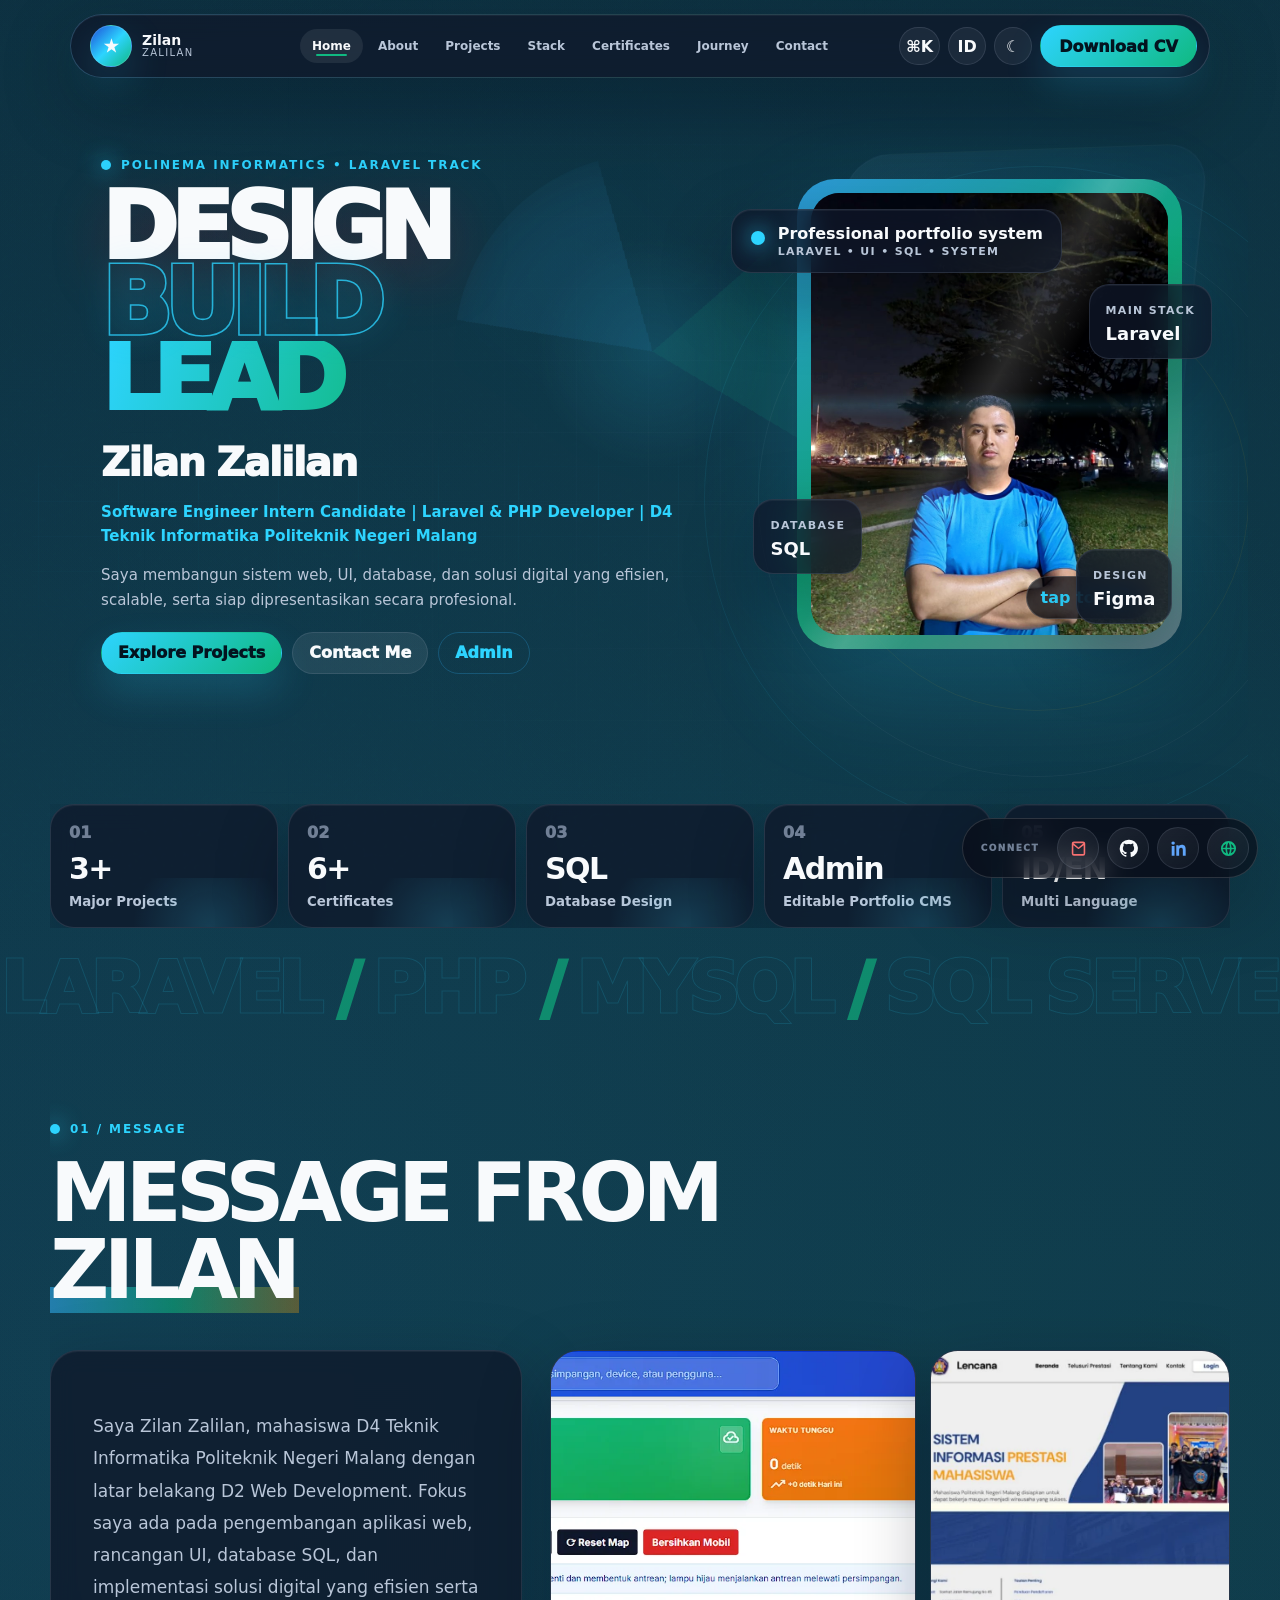
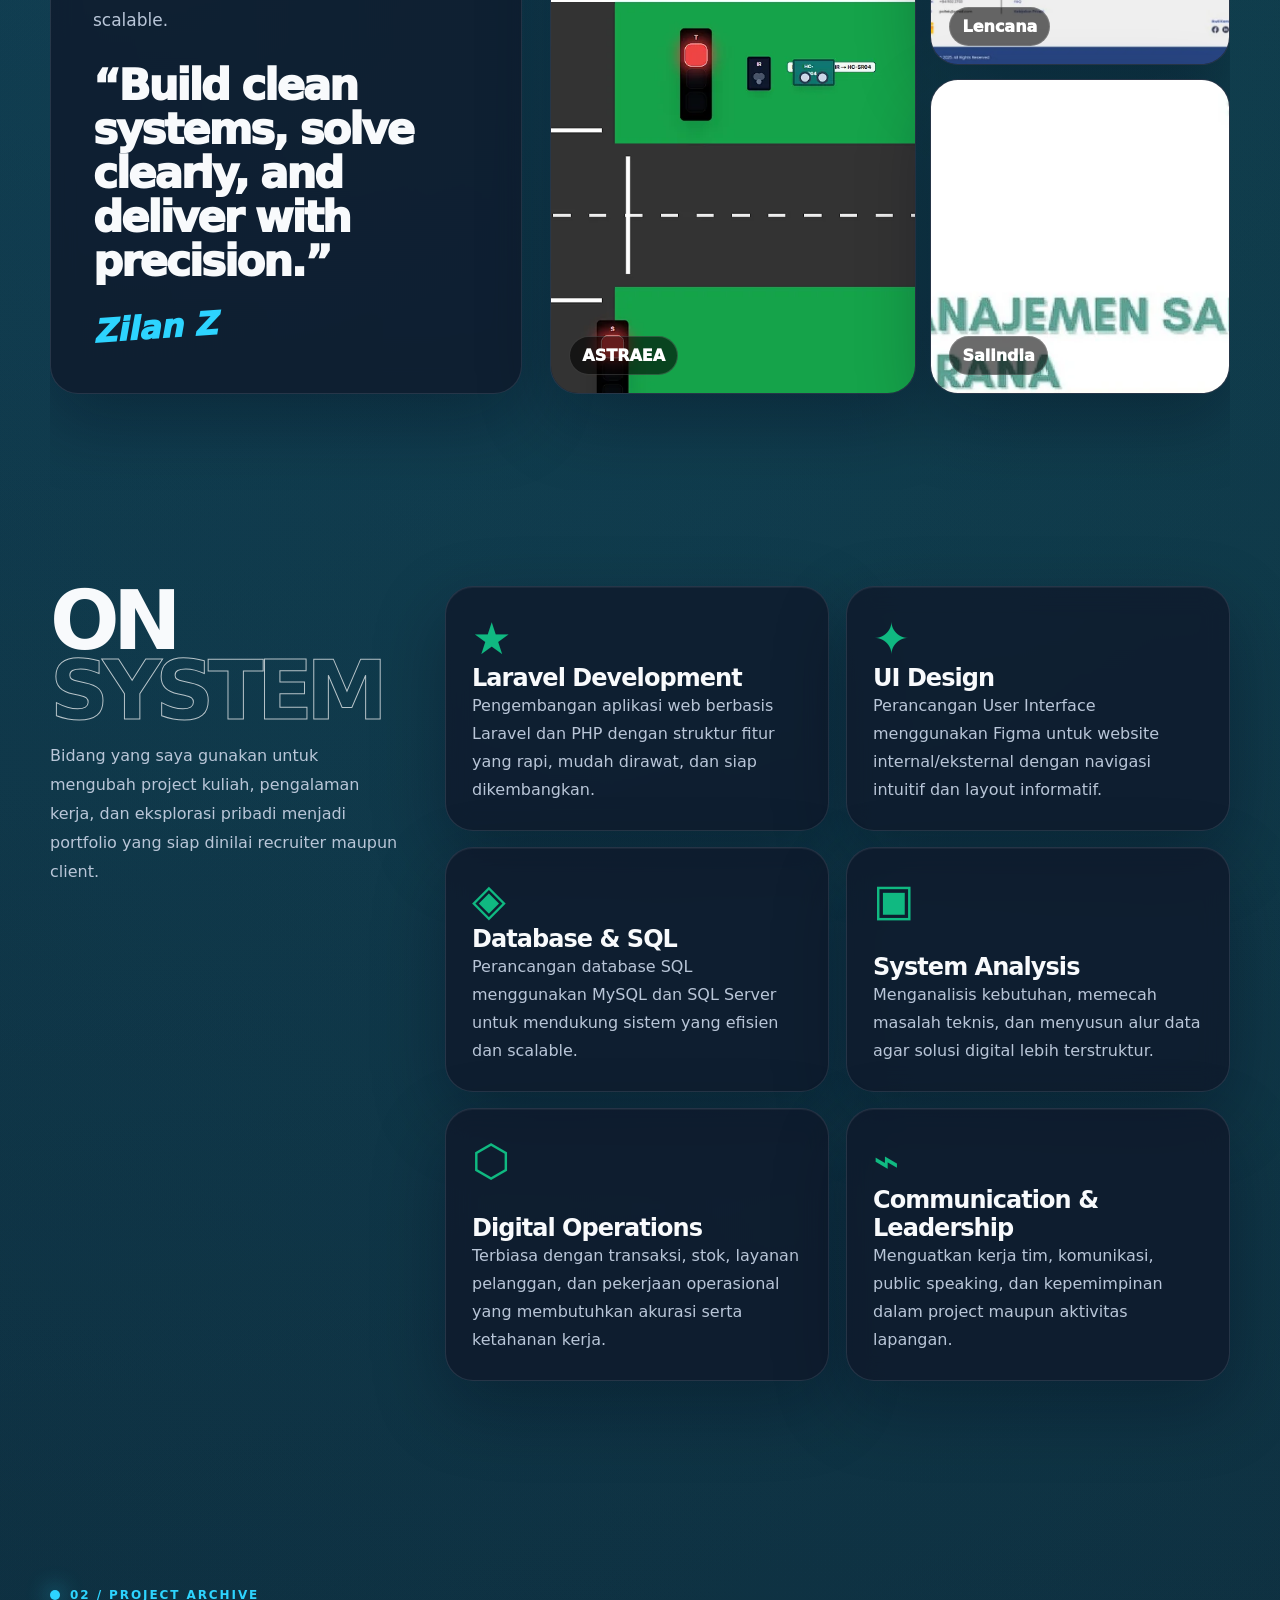
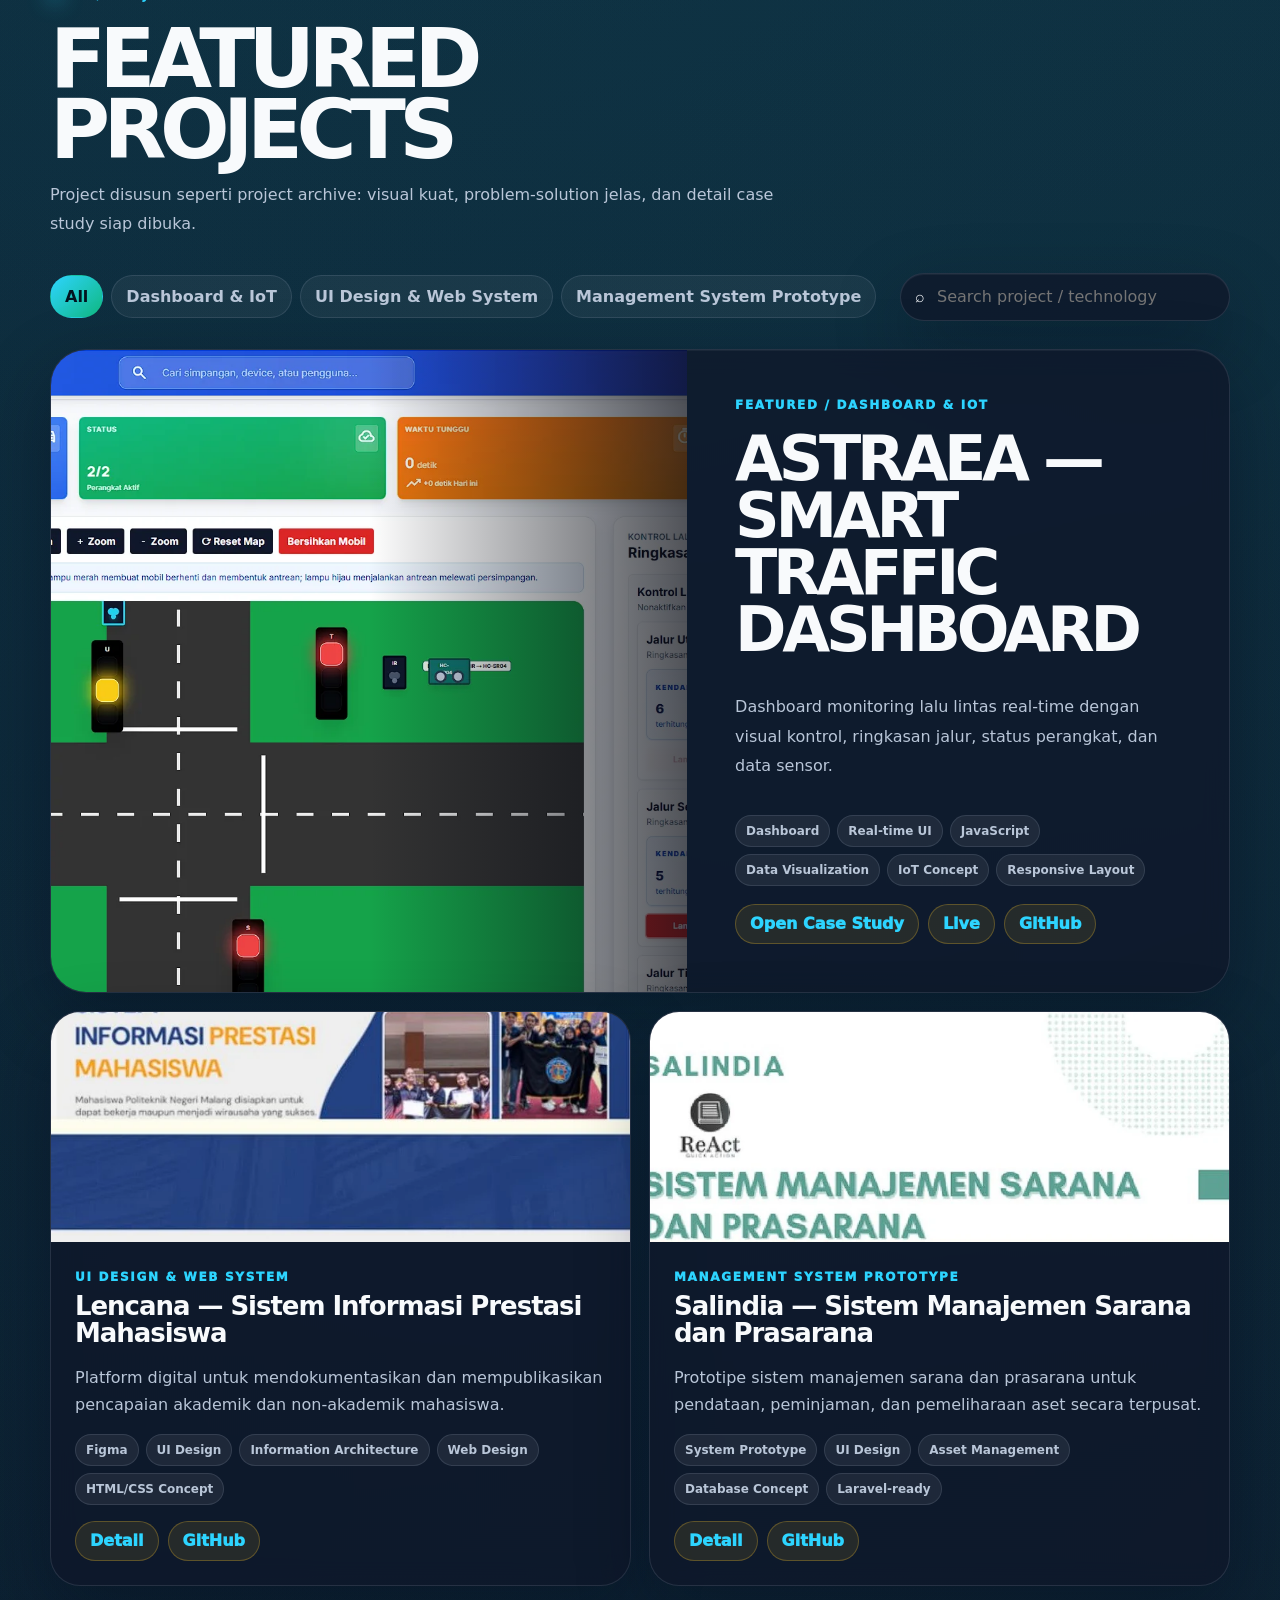
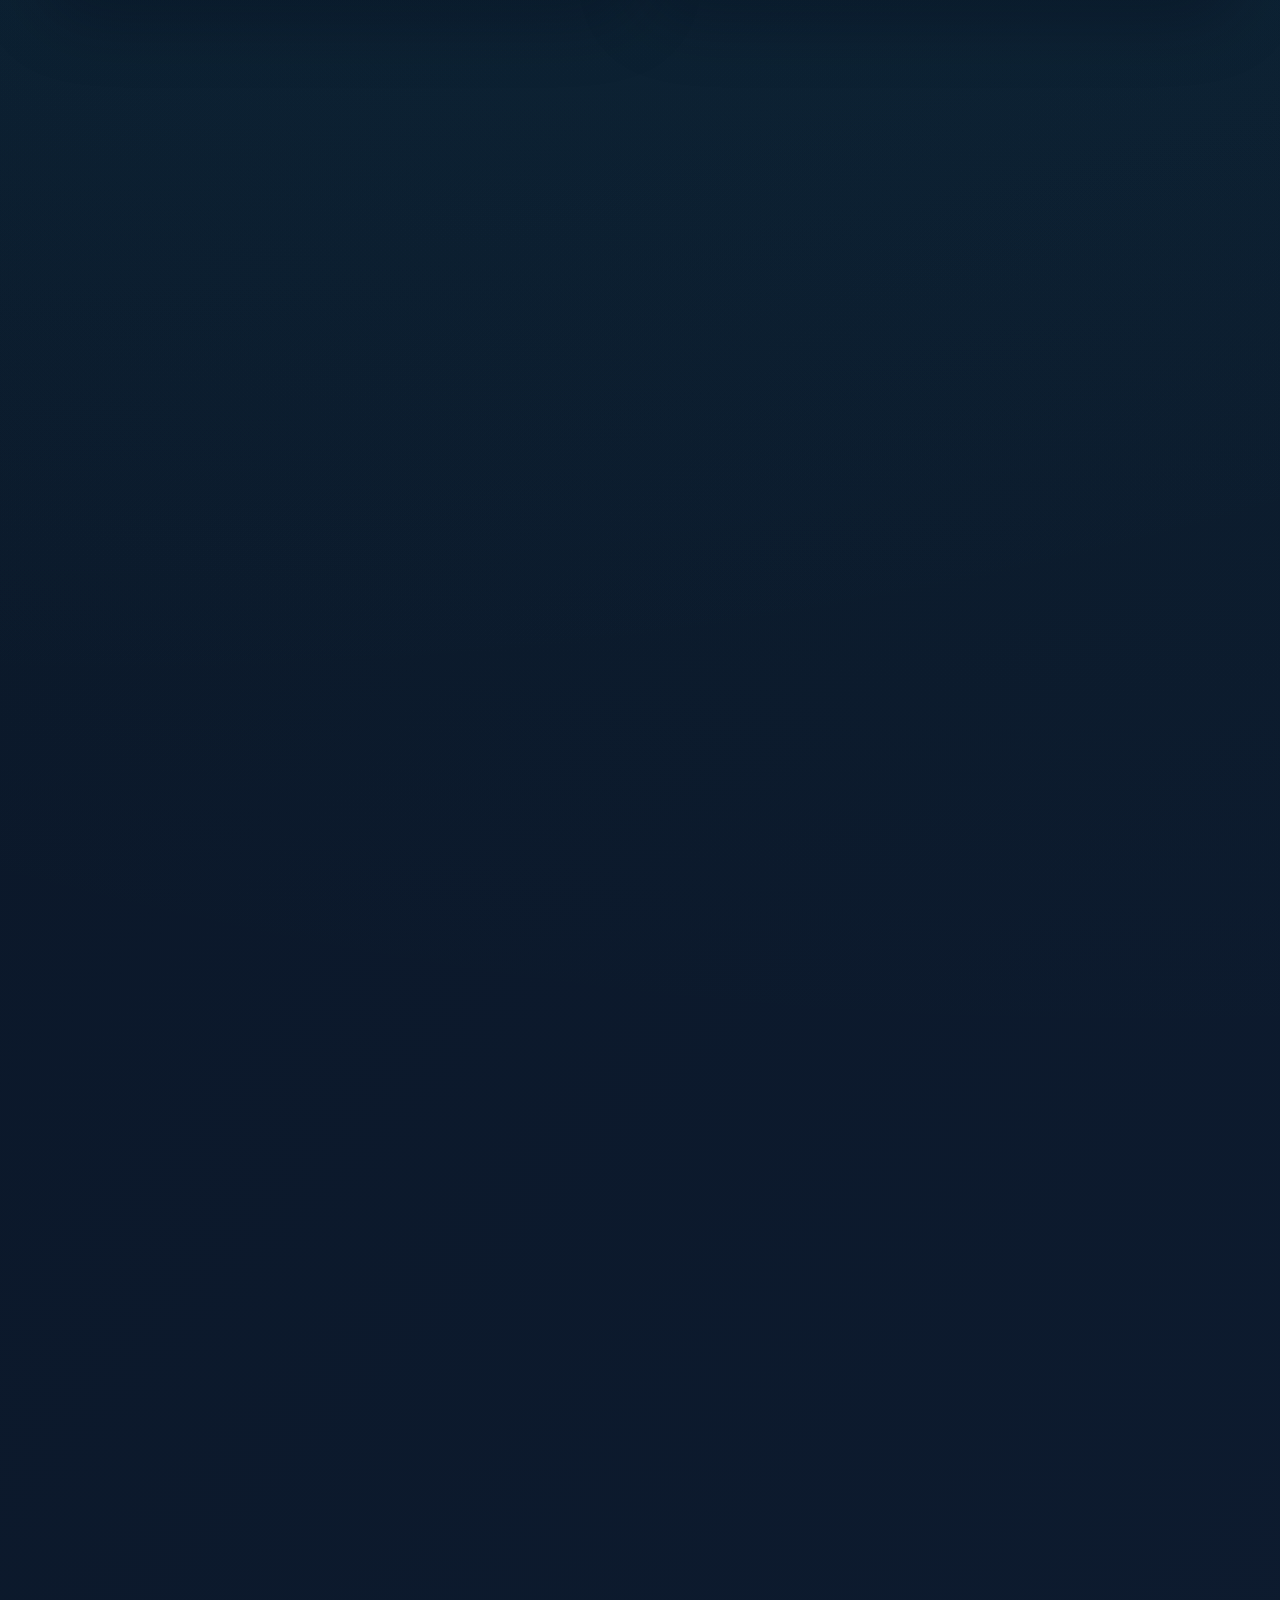
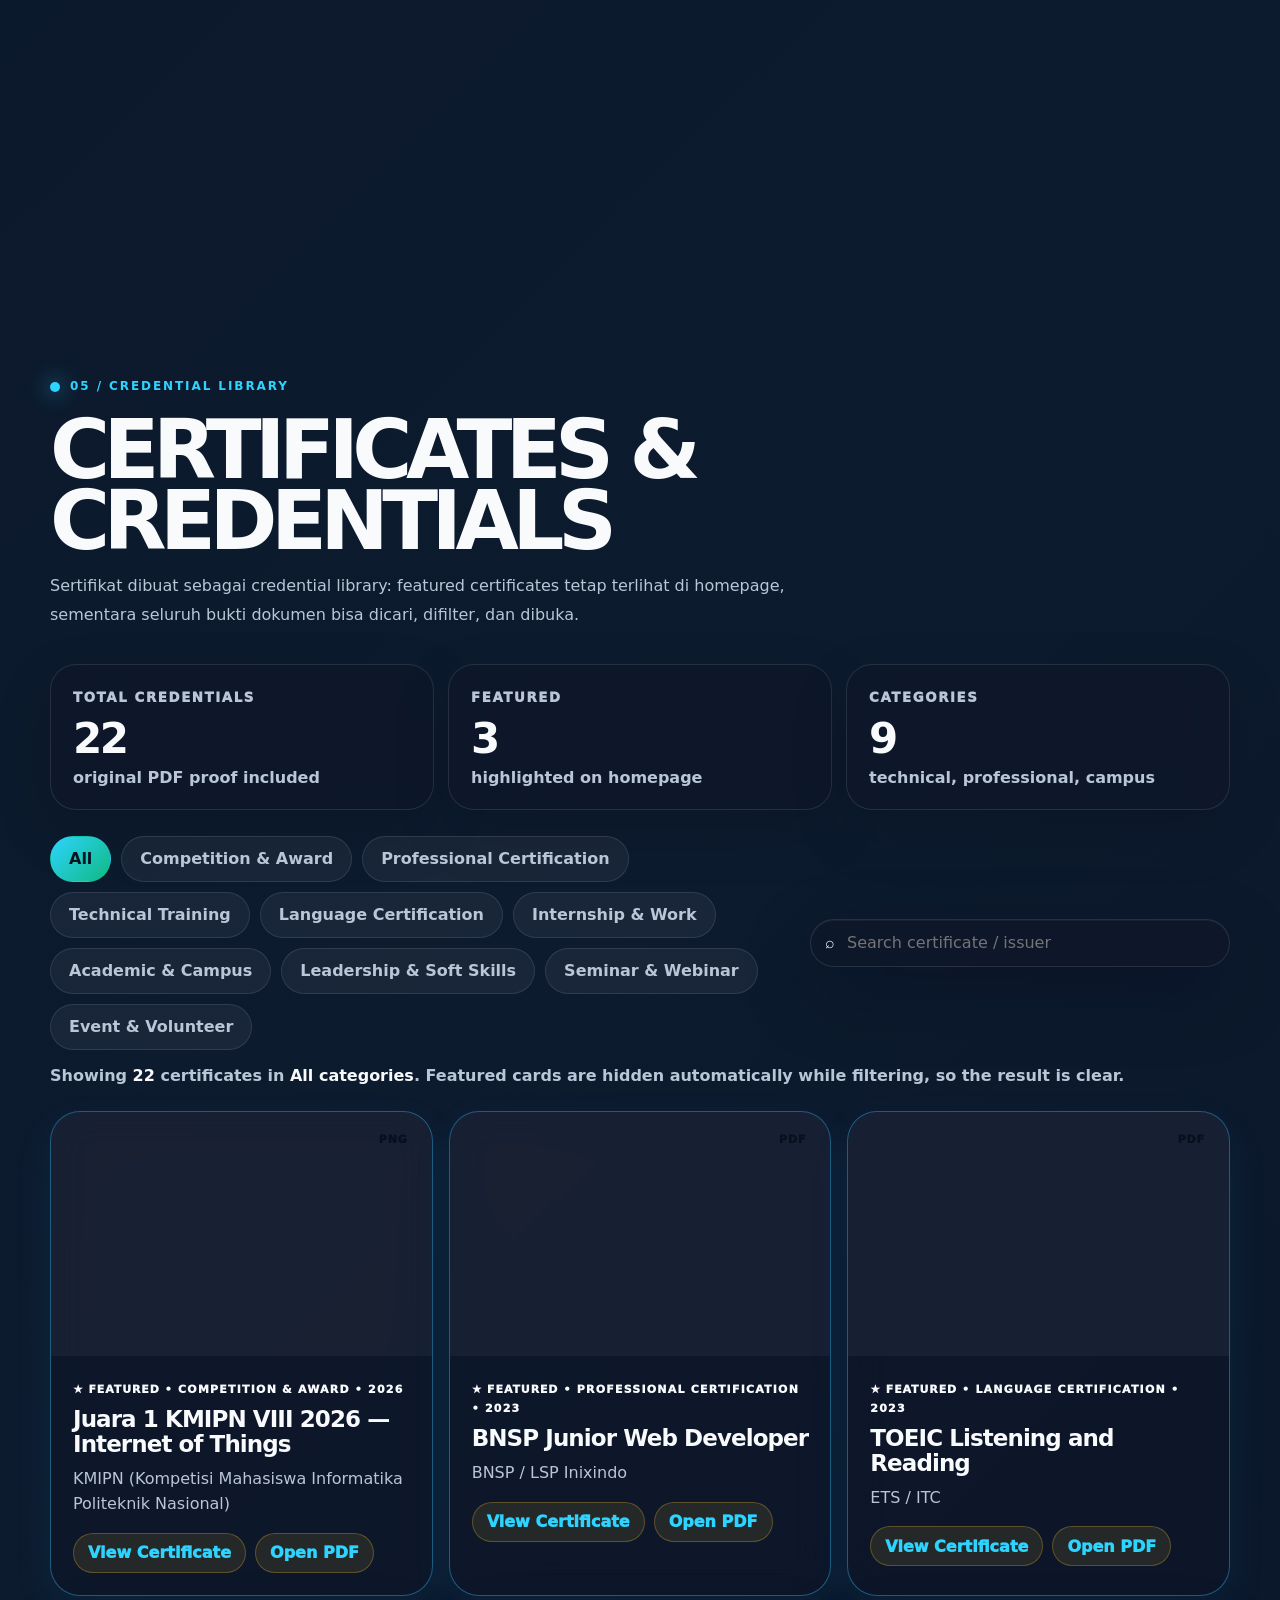
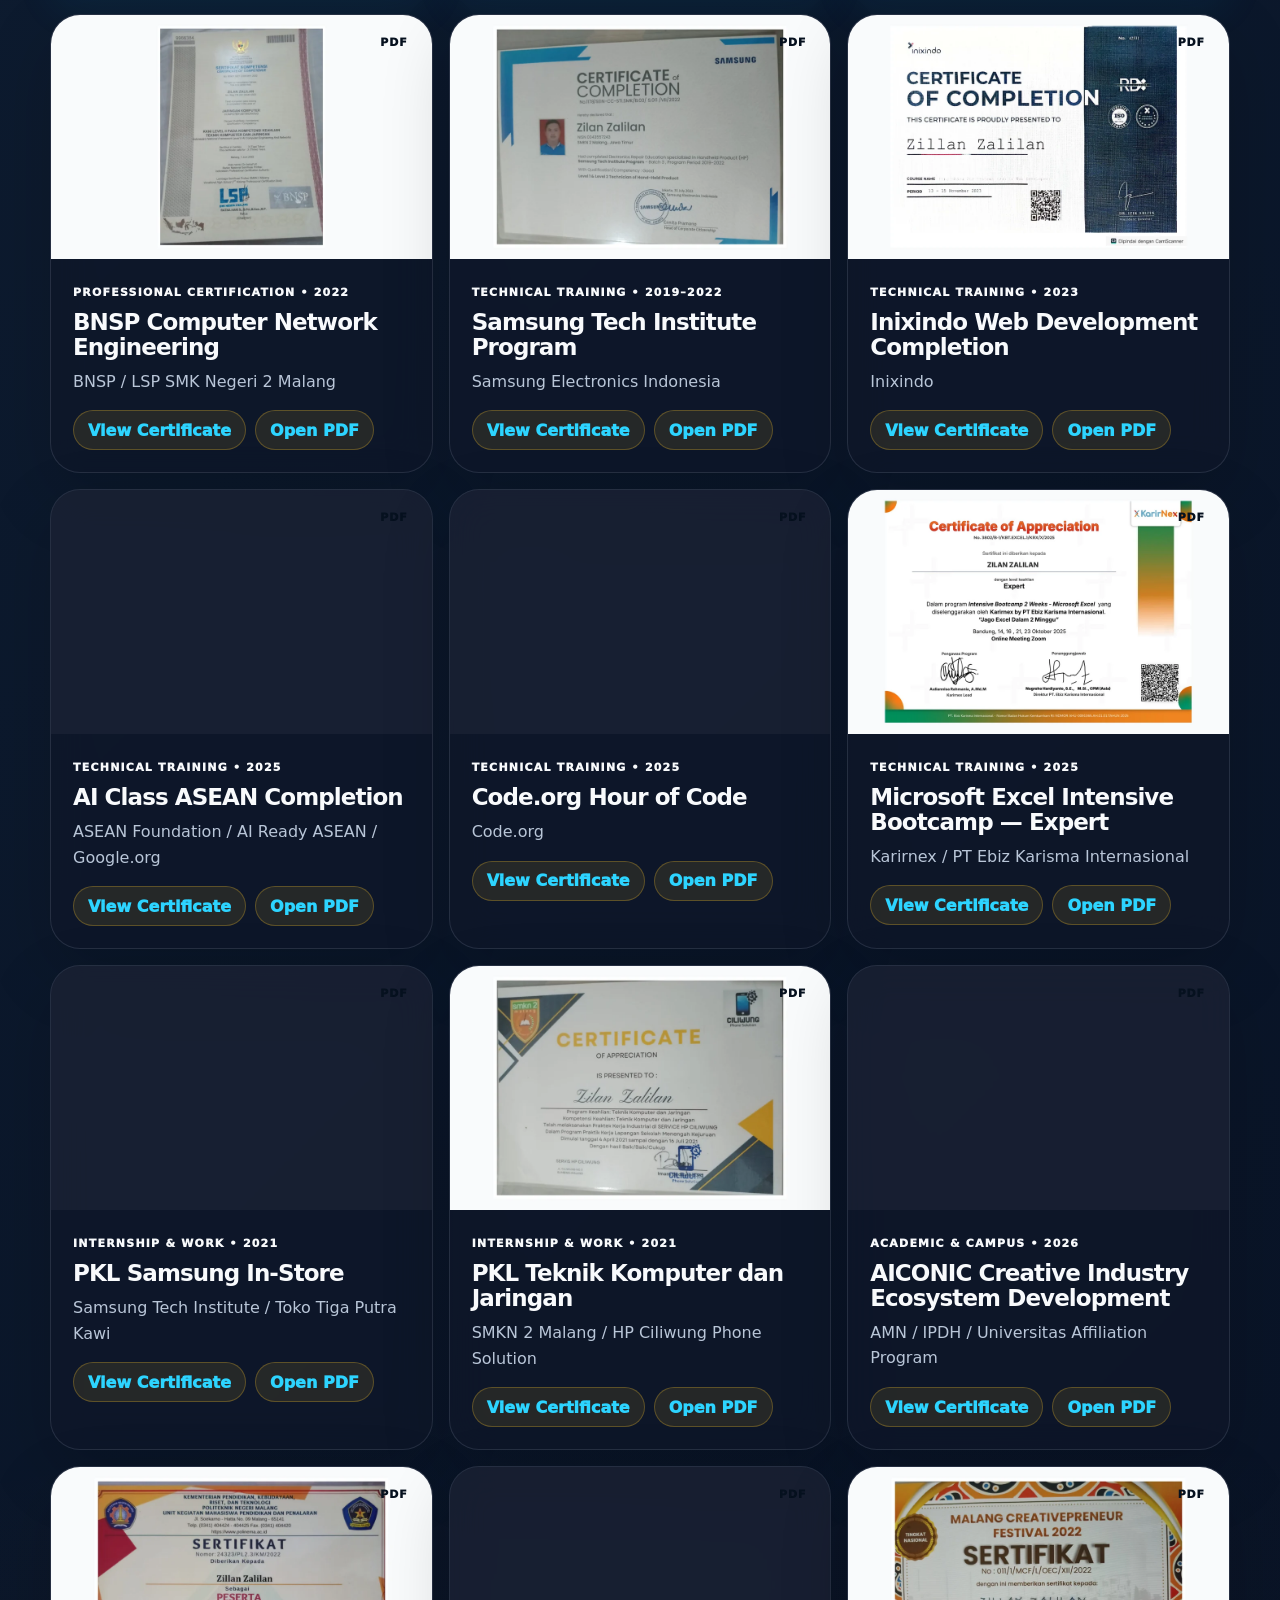
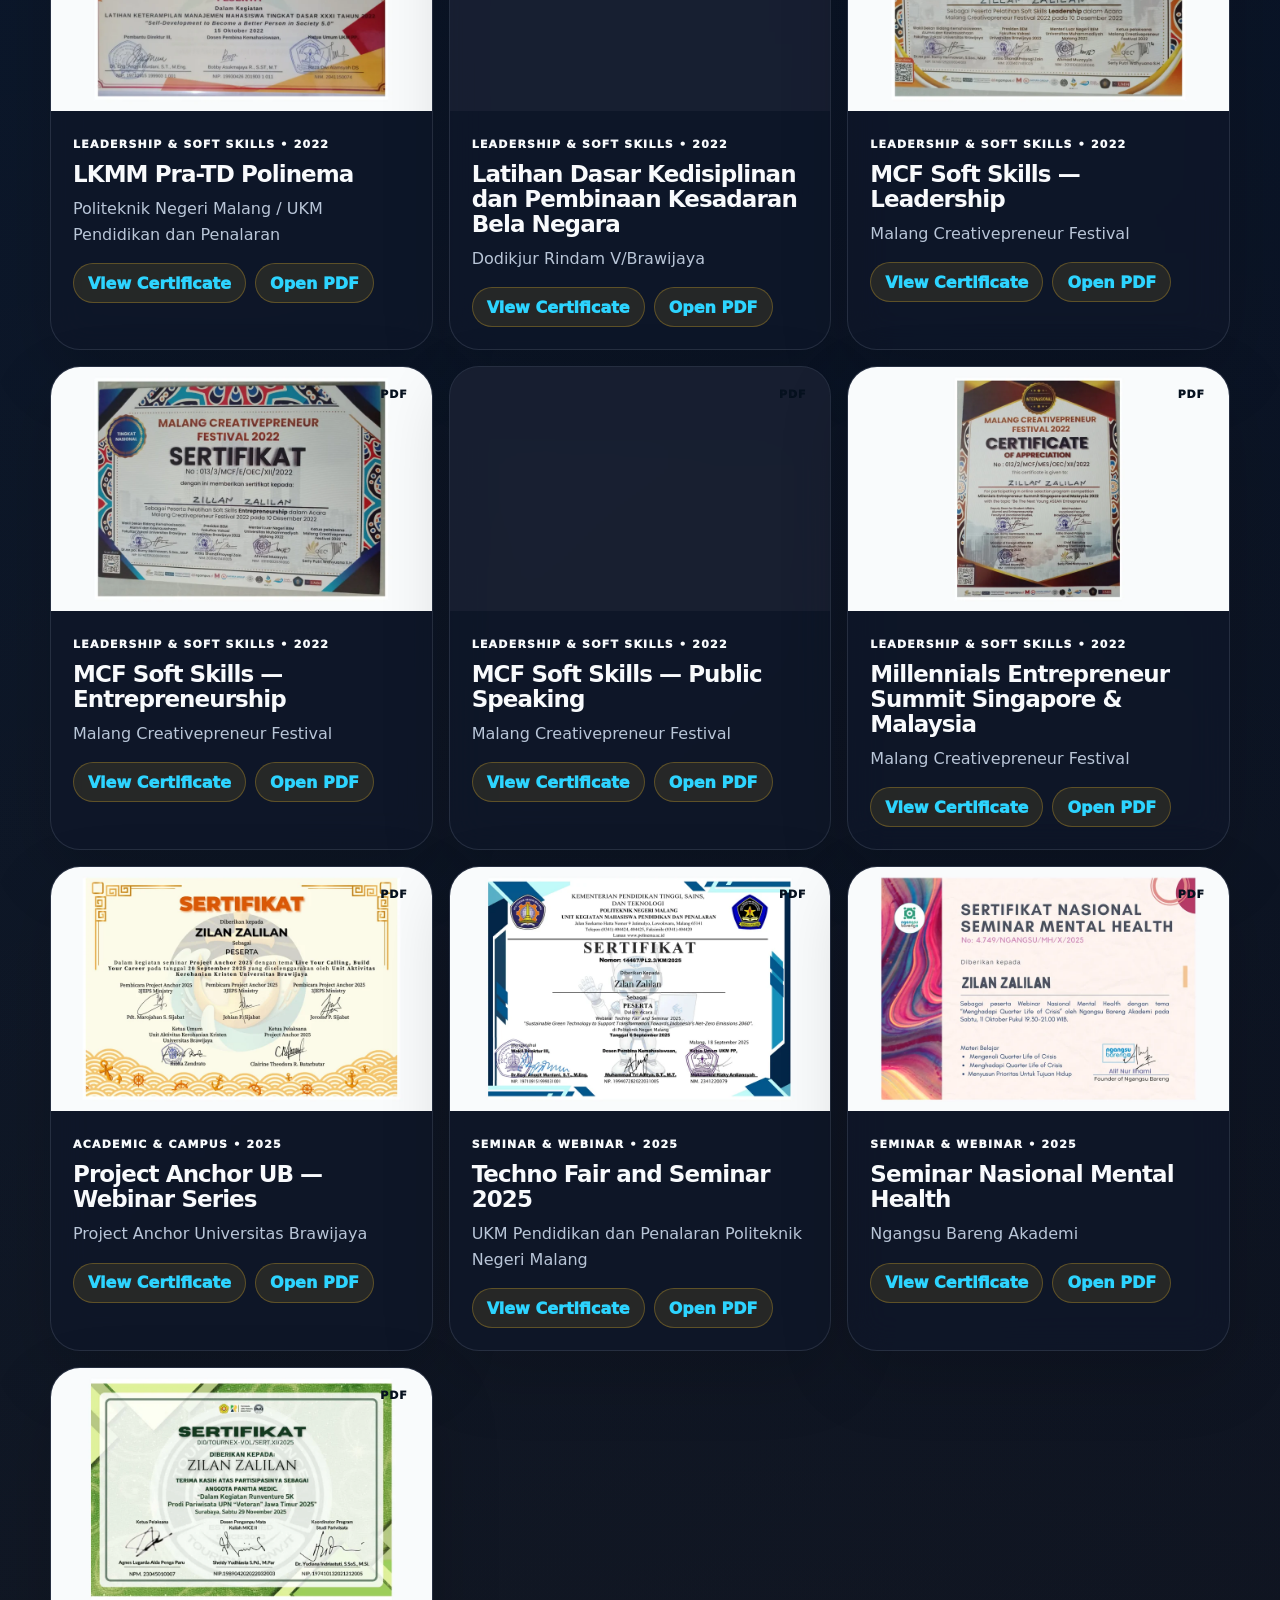
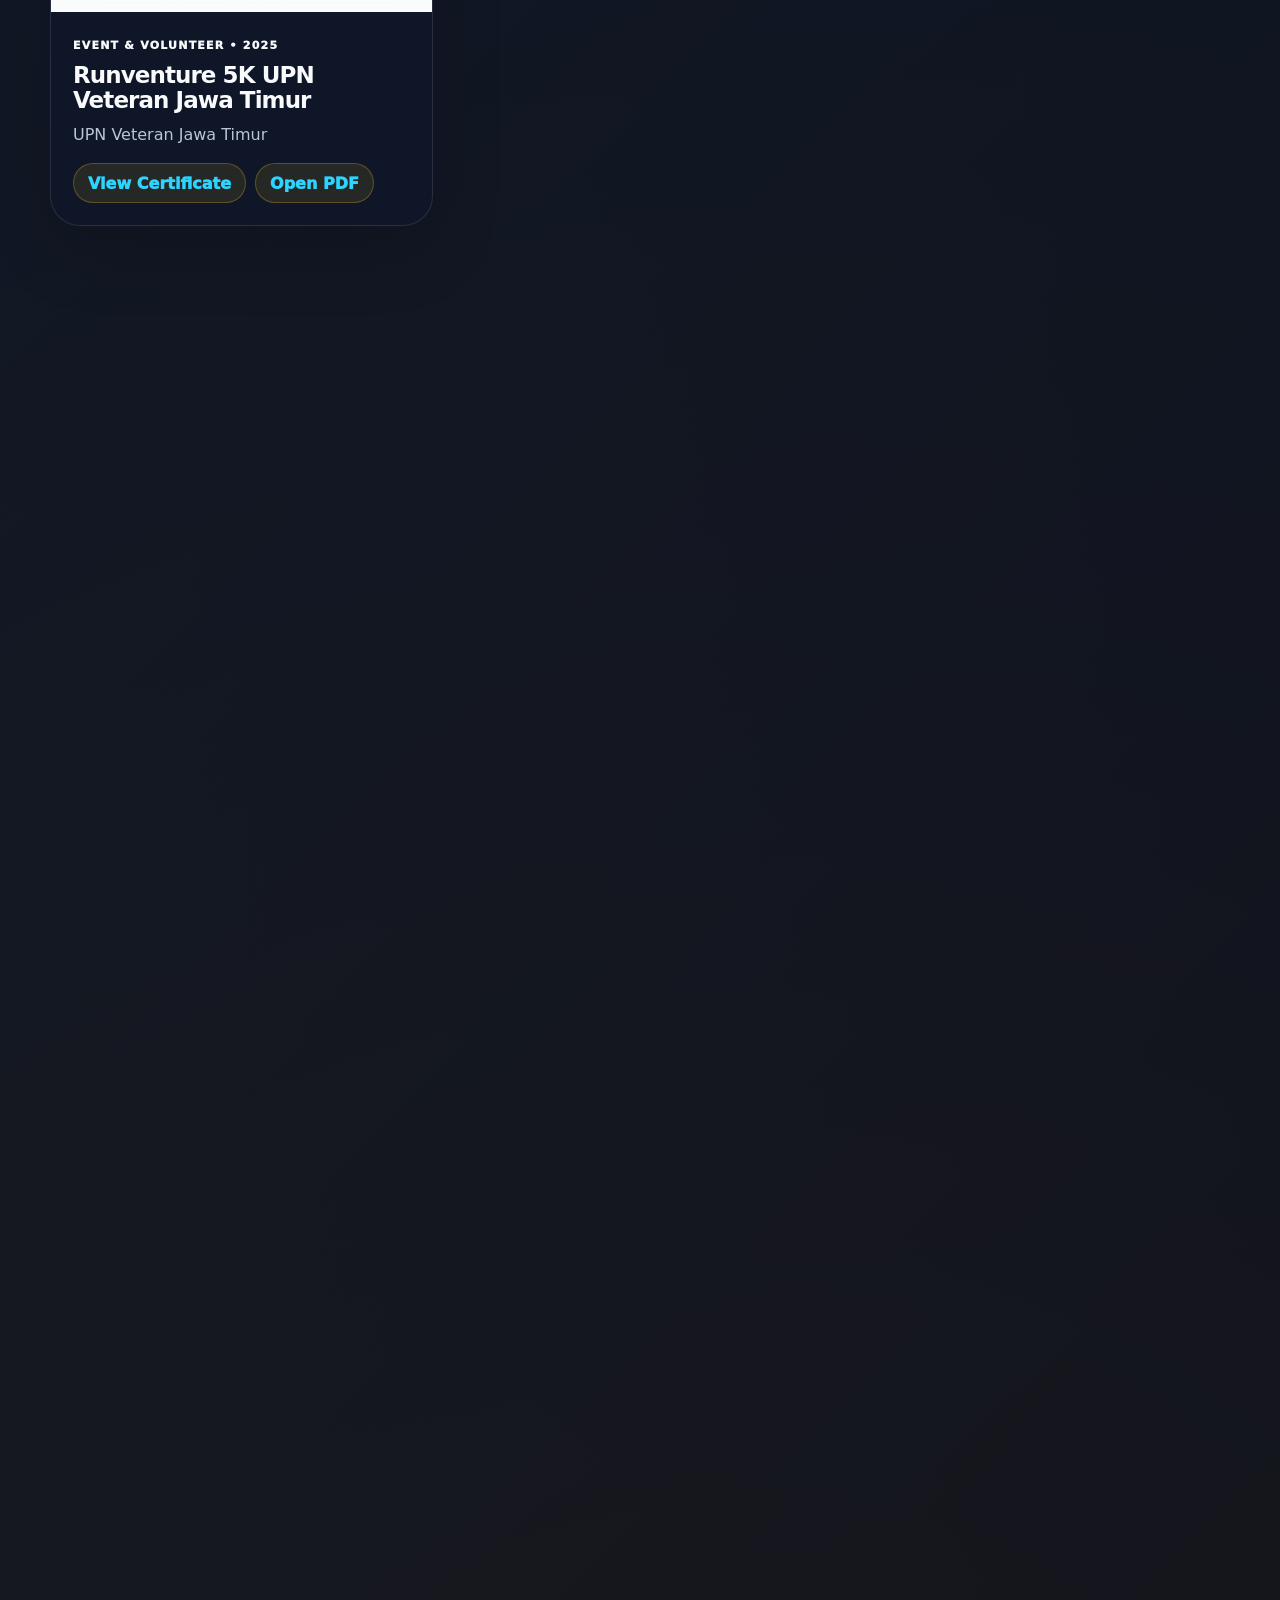
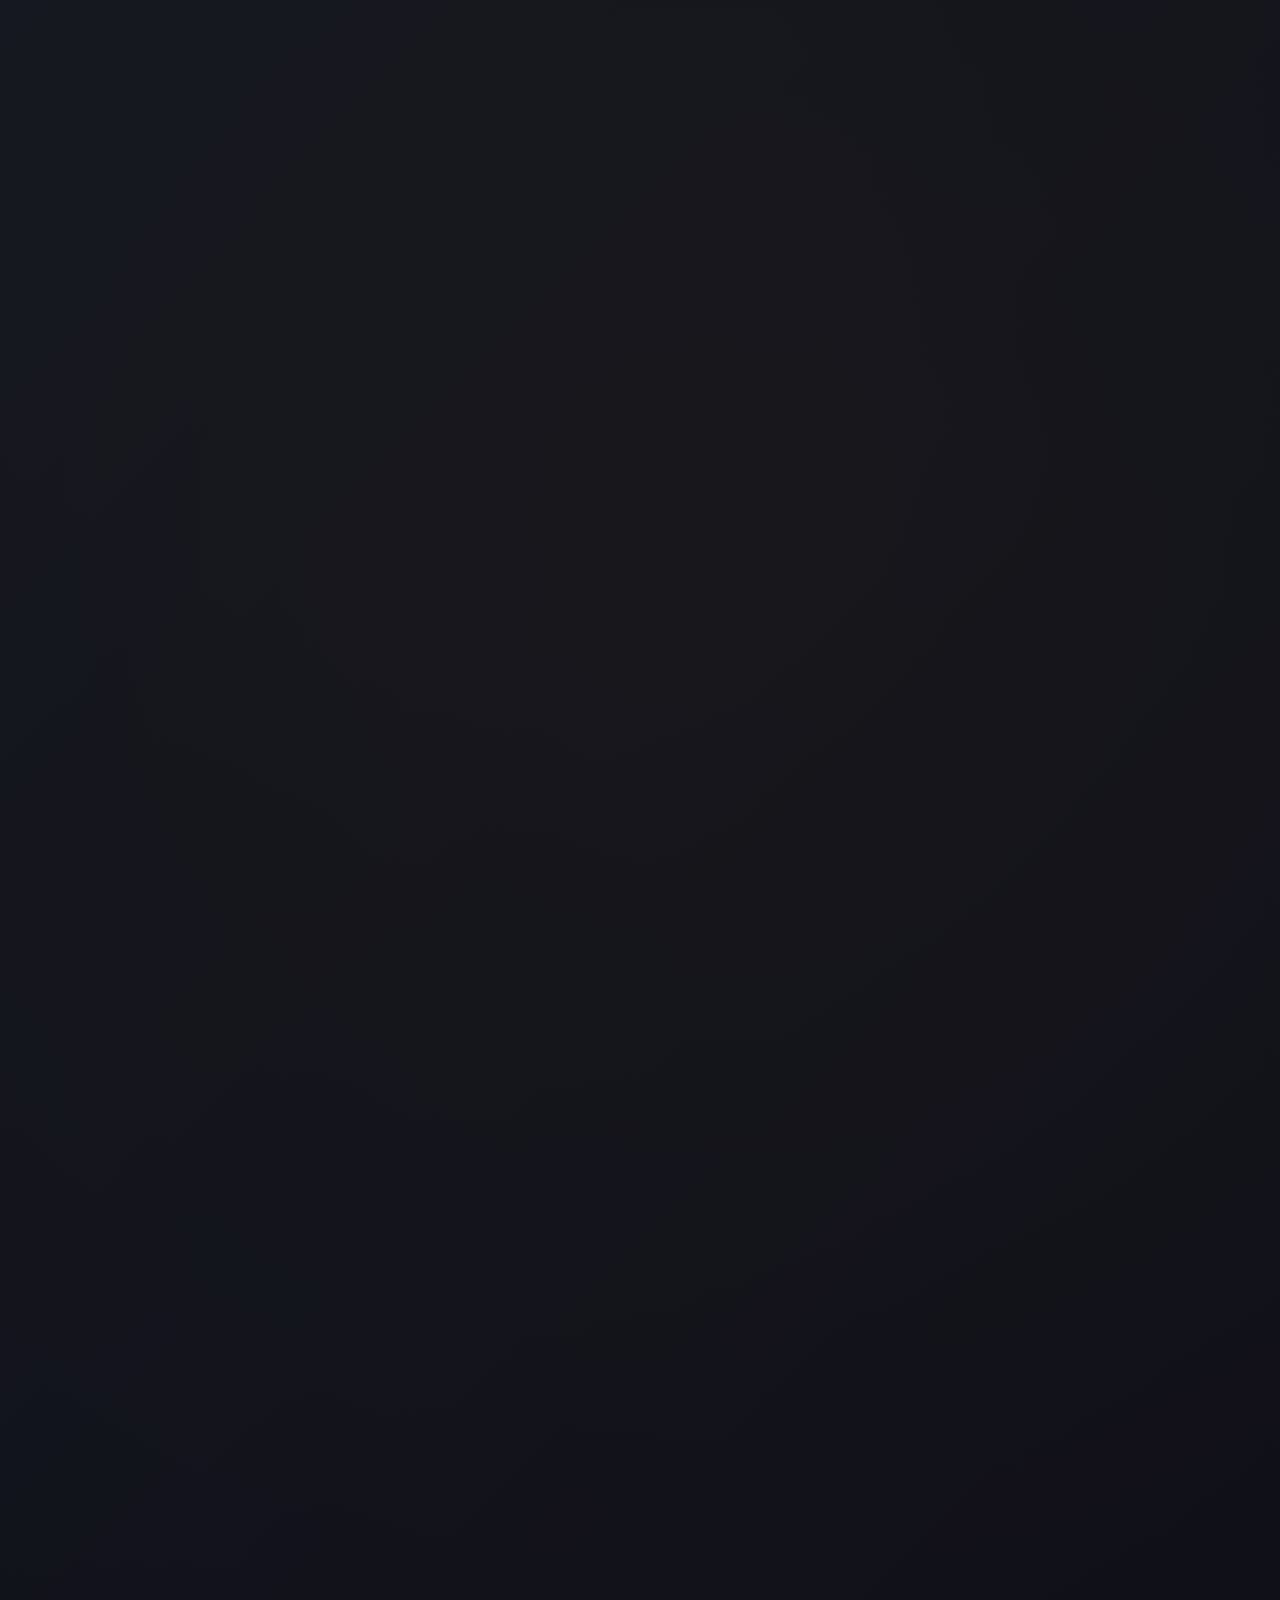
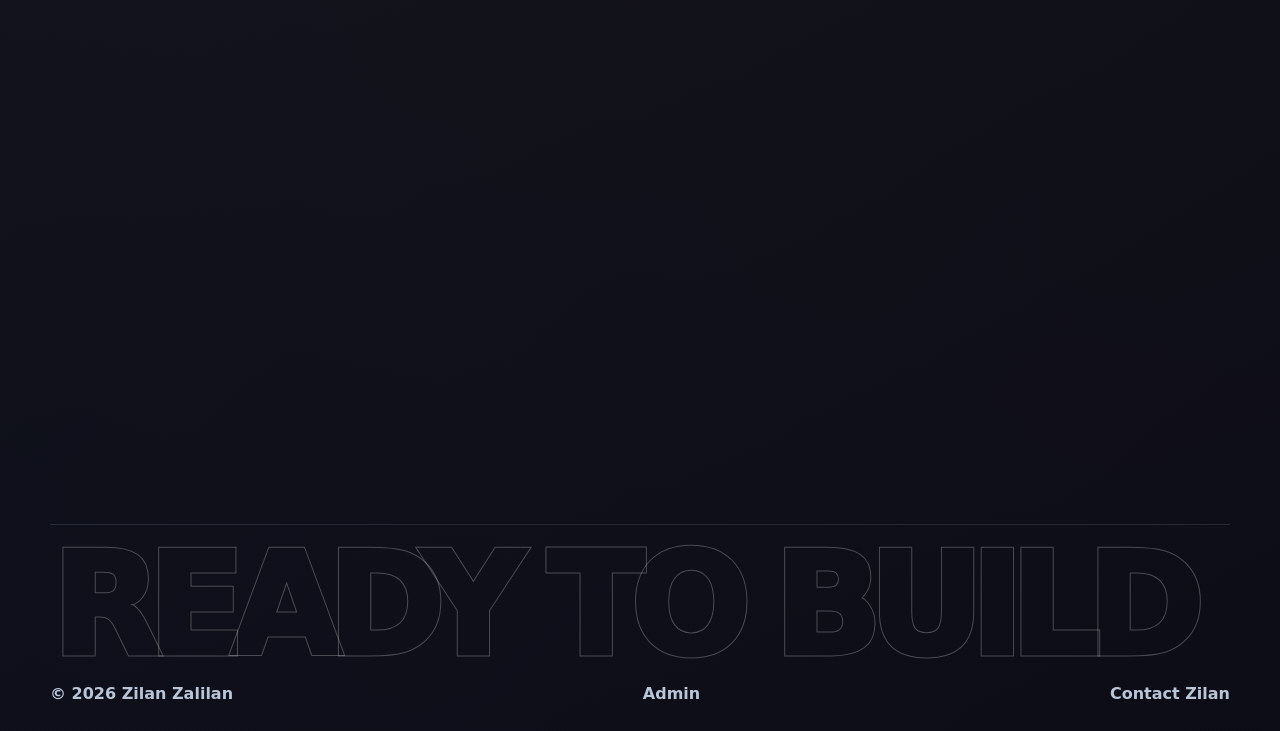
==== commit 77143e75: "Enhance certificates: bump store key to v5, add cache busting, and add featured badge" ====
--- a/index.html
+++ b/index.html
@@ -11,7 +11,7 @@
   <title>Zilan Zalilan — Professional Portfolio</title>
   <link rel="icon" href="assets/profile-zilan.jpg" />
   <link rel="preload" as="image" href="assets/profile-zilan.jpg" />
-    <link rel="stylesheet" href="css/styles.css" />
+  <link rel="stylesheet" href="css/styles.css?v=5" />
 </head>
 <body>
   <div class="noise" aria-hidden="true"></div>
@@ -307,7 +307,7 @@
     </div>
   </footer>
 
-  <script src="js/data.js"></script>
-  <script src="js/app.js"></script>
+  <script src="js/data.js?v=5"></script>
+  <script src="js/app.js?v=5"></script>
 </body>
 </html>
--- a/css/styles.css
+++ b/css/styles.css
@@ -2340,7 +2340,8 @@
 .cert-body small { color: var(--accent); text-transform: uppercase; letter-spacing: .11em; font-weight: 1000; font-size: 11px; }
 .cert-body h3 { margin: 10px 0 9px; font-size: 23px; line-height: 1.08; letter-spacing: -.04em; }
 .cert-body p { color: var(--muted); line-height: 1.6; margin: 0 0 16px; }
-.cert-card-featured { border-color: rgba(20,184,166,.34); }
+.cert-card-featured { border-color: rgba(56,189,248,.42); box-shadow: 0 16px 40px rgba(14,165,233,.08); }
+.cert-featured-tag { color: var(--accent); font-weight: 1000; letter-spacing: .08em; }
 .certificate-modal .certificate-detail > img { object-fit: cover; background: #f8fafc; }
 .certificate-meta { grid-template-columns: repeat(2, minmax(0,1fr)); margin: 18px 0 0; }
 html[data-theme="light"] .cert-summary article,
